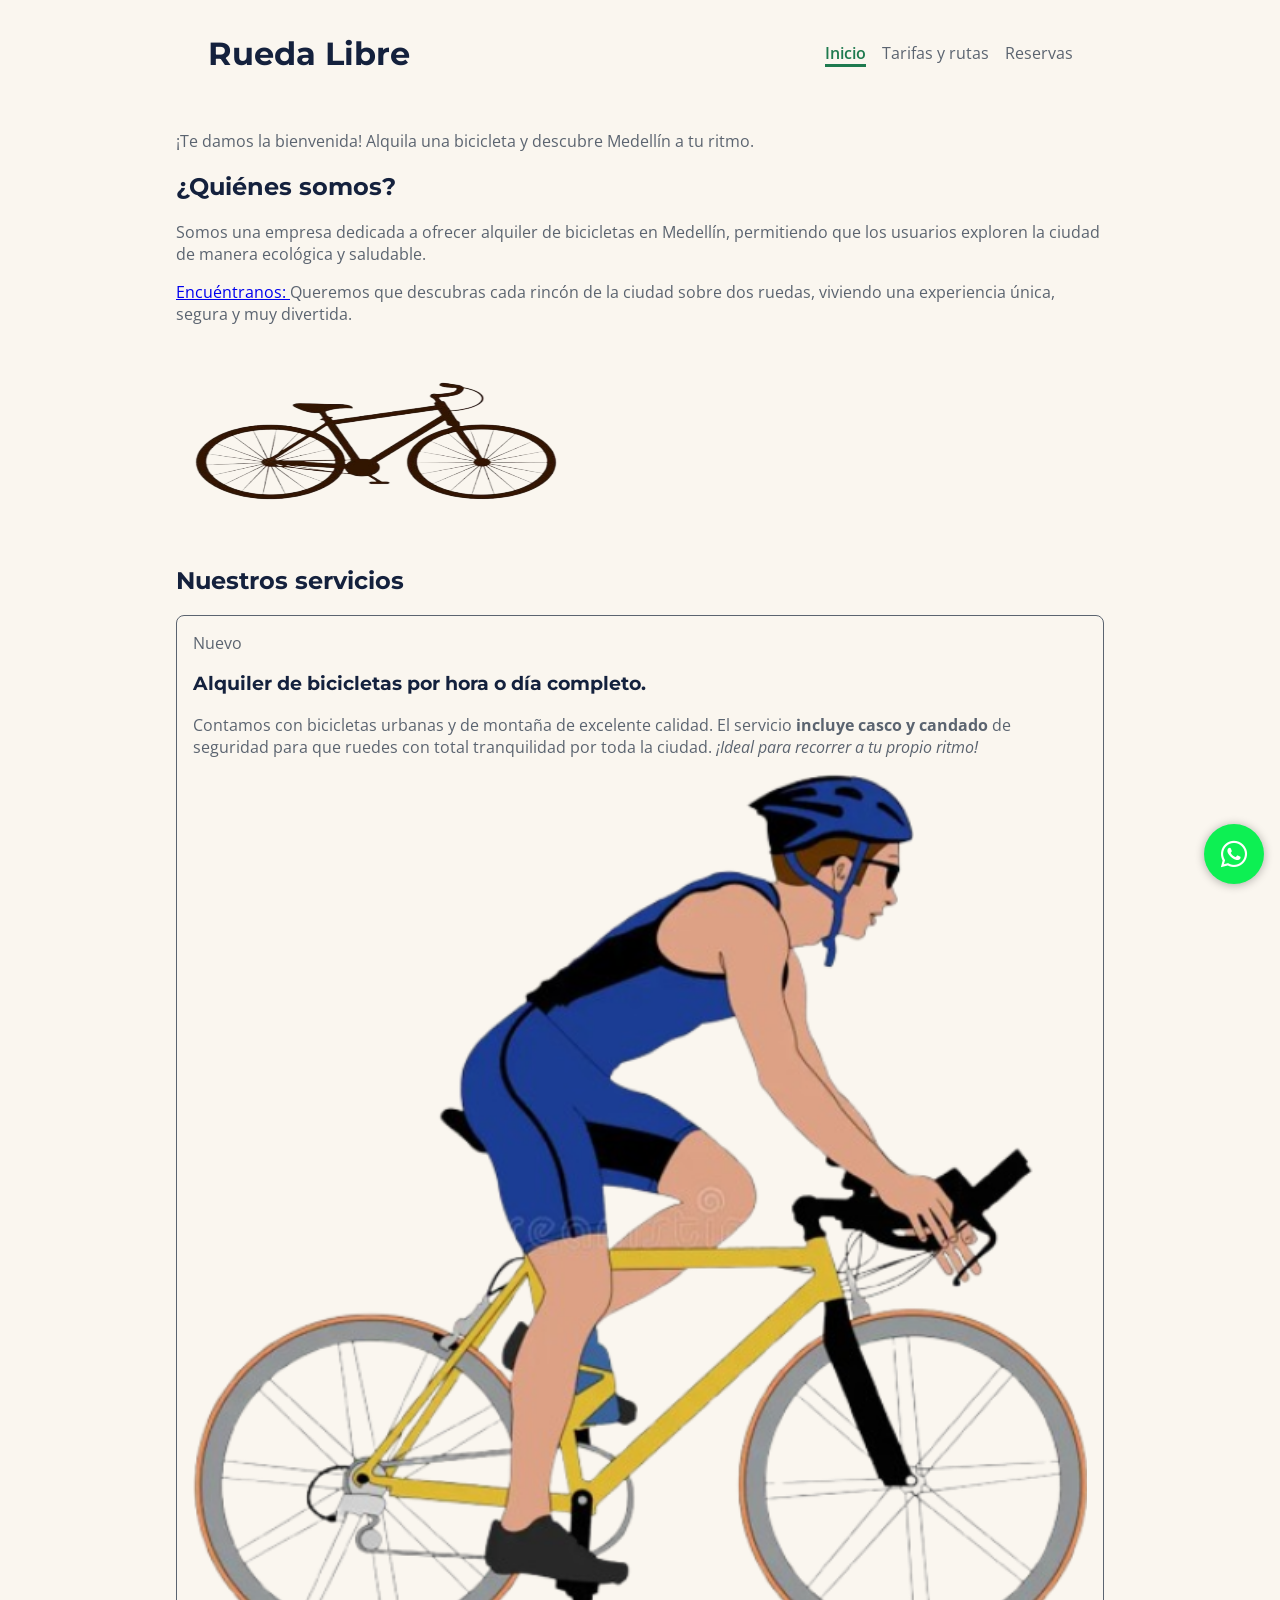
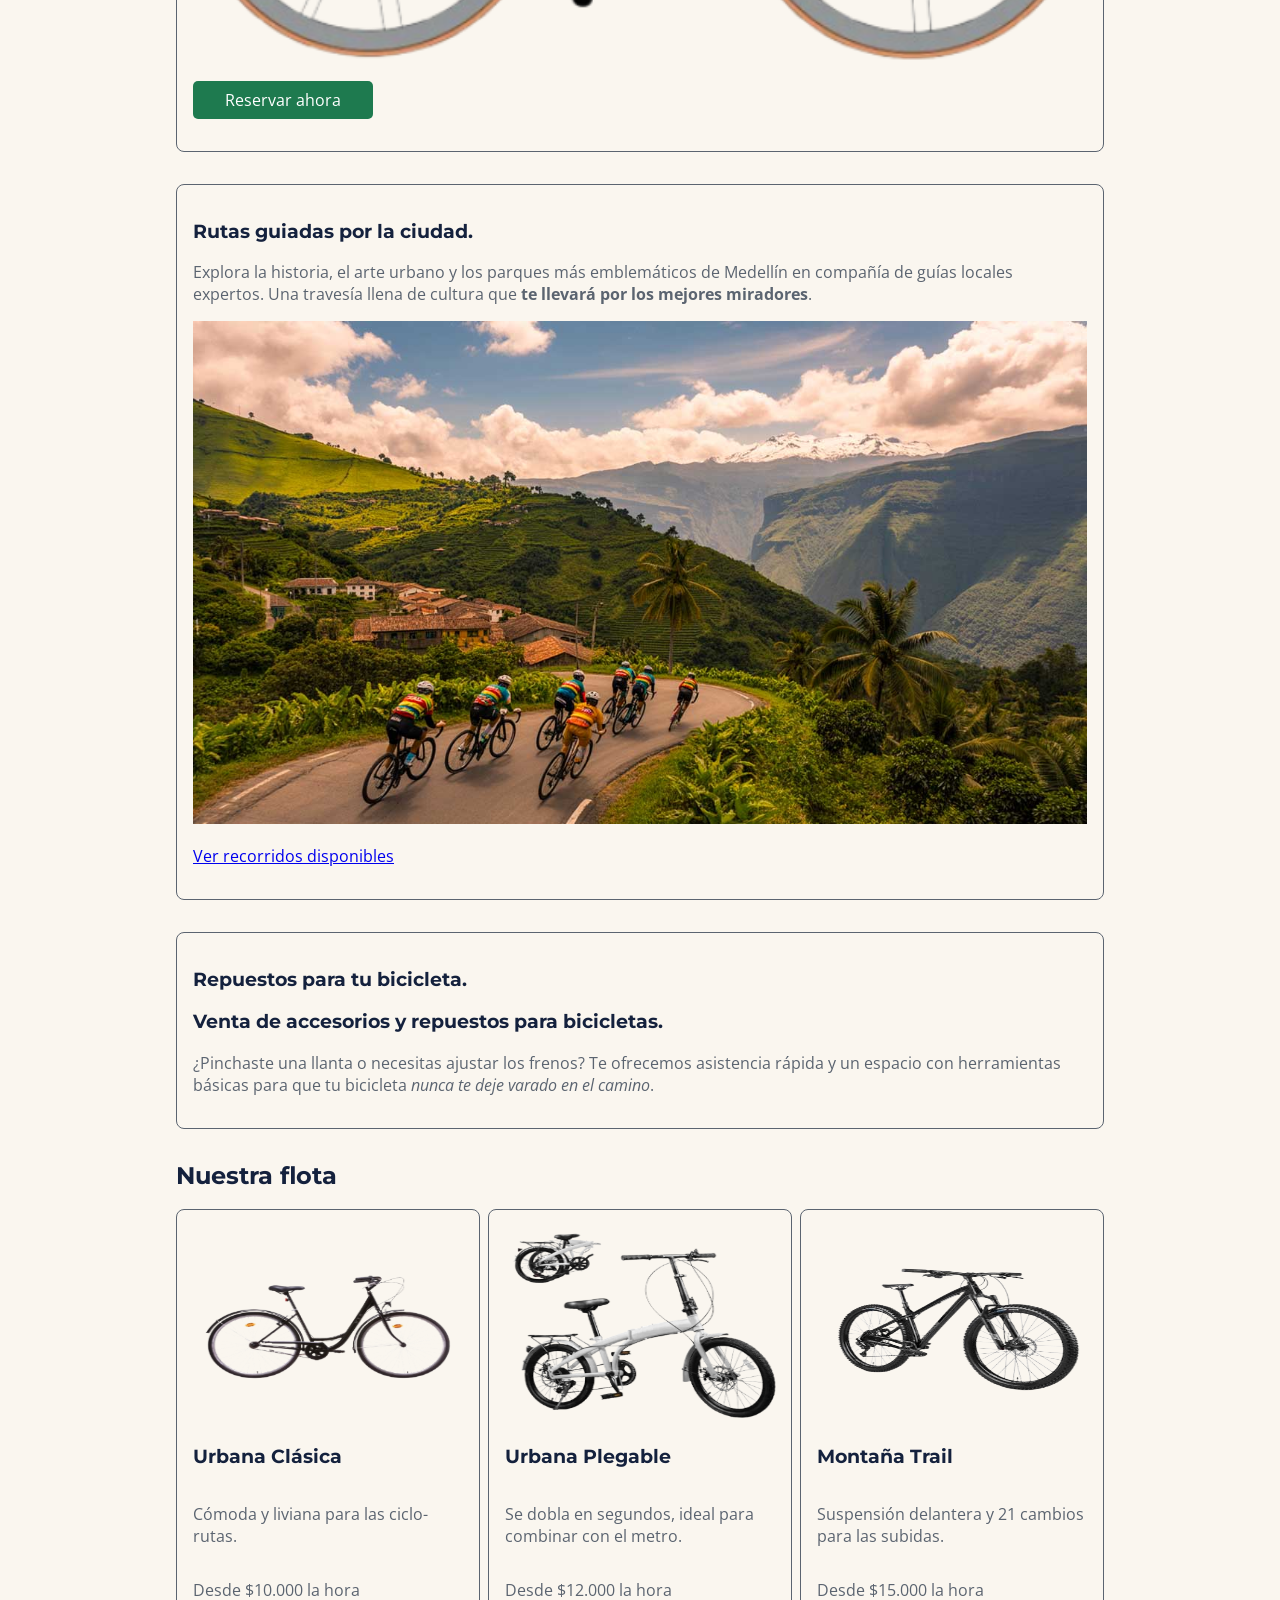
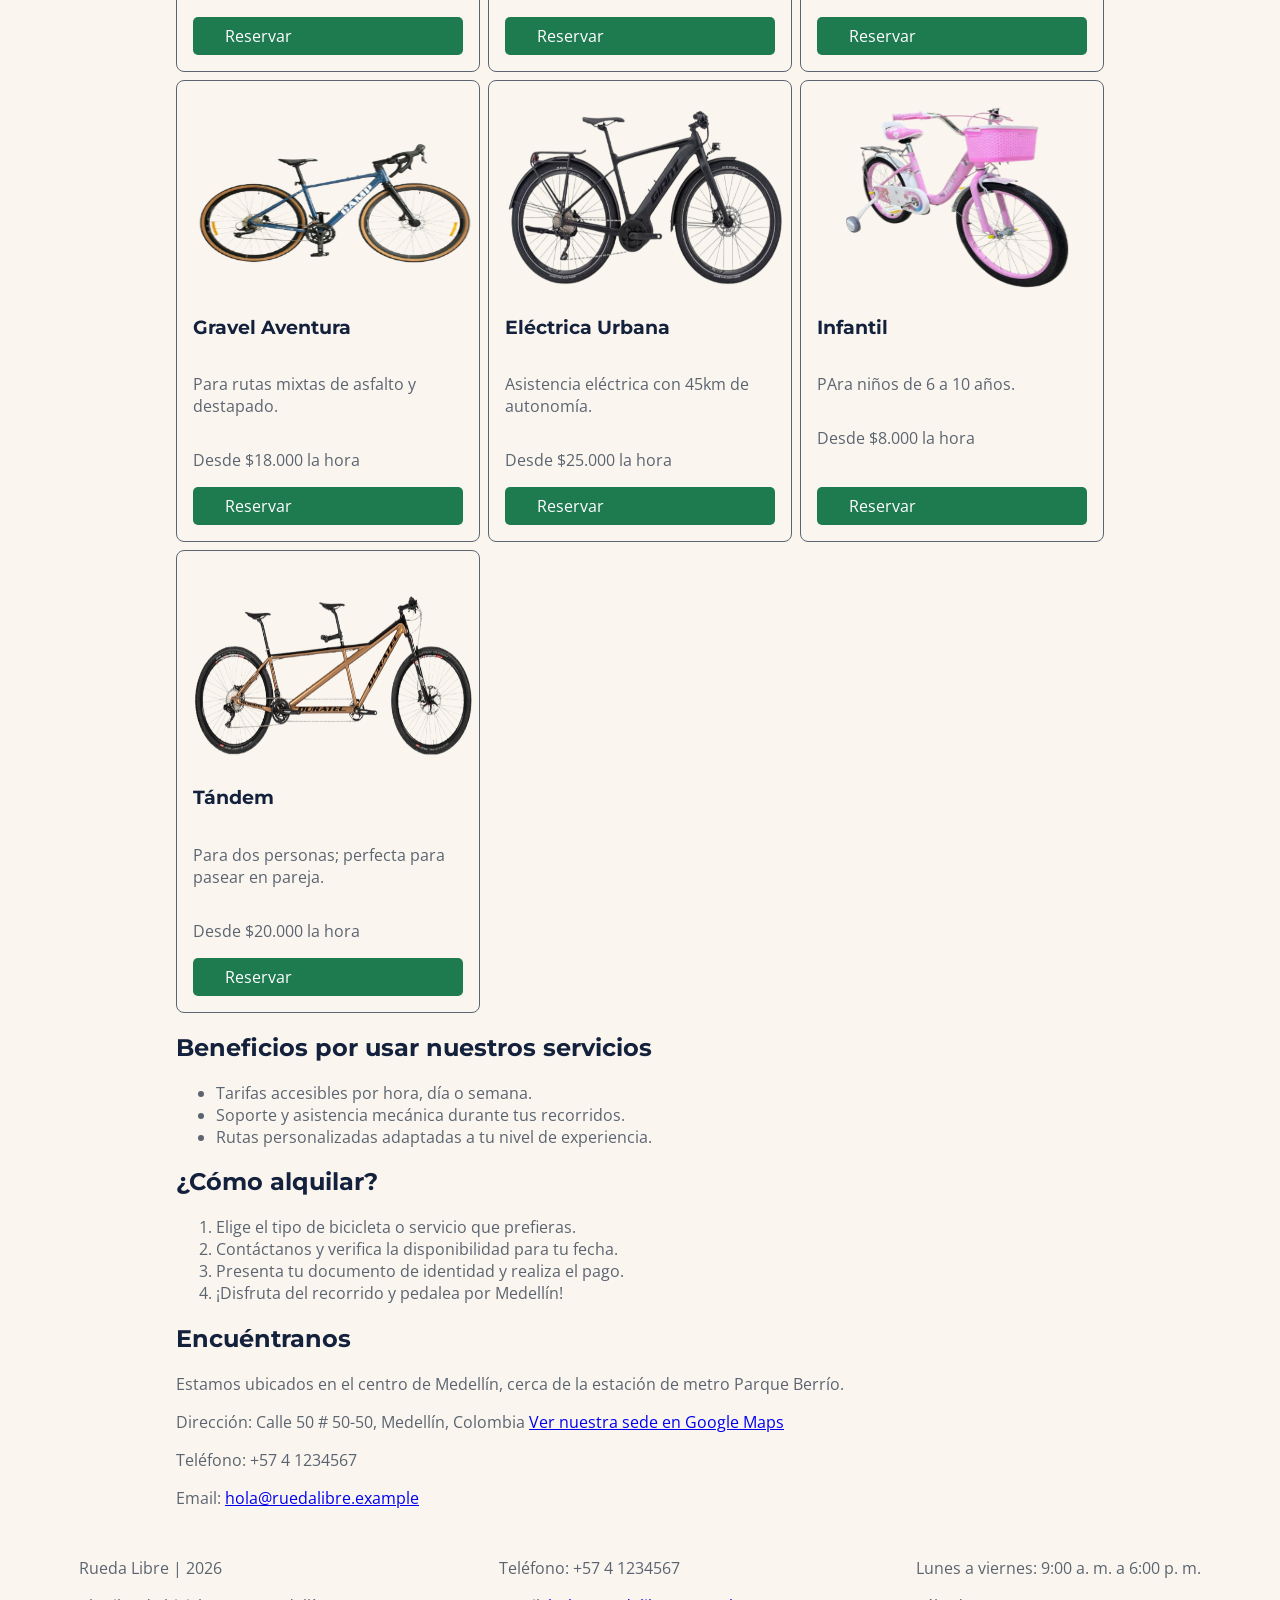
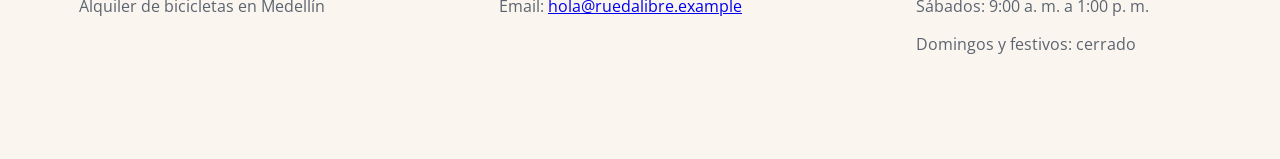
==== index.html @ eaf92146 "feat: tarjetas con grid" ====
<!DOCTYPE html>
<html lang="es">

<head>
    <meta charset="UTF-8">
    <meta name="viewport" content="width=device-width, initial-scale=1.0">
    <meta name="description"
        content="Rueda Libre ofrece alquiler de bicicletas en Medellín para que recorras la ciudad a tu ritmo.">
    <title>Rueda Libre | Alquiler de bicicletas en Medellín</title>
    <link rel="preconnect" href="https://fonts.googleapis.com">
    <link rel="preconnect" href="https://fonts.gstatic.com" crossorigin>
    <link href="https://fonts.googleapis.com/css2?family=Montserrat:wght@700&family=Open+Sans:wght@400;600&display=swap"
        rel="stylesheet">
    <link rel="stylesheet" href="https://cdnjs.cloudflare.com/ajax/libs/font-awesome/6.5.1/css/all.min.css">
    <link rel="stylesheet" href="./css/styles.css">
</head>

<body>
    <header class="portada">
        <h1>Rueda Libre</h1>
        <nav>
            <ul id="menu">
                <li><a href="./index.html" class="activo">Inicio</a></li>
                <li><a href="./paginas/tarifas.html">Tarifas y rutas</a></li>
                <li><a href="./paginas/reservas.html">Reservas</a></li>
            </ul>
        </nav>

    </header>

    <main>
        <p>¡Te damos la bienvenida! Alquila una bicicleta y descubre Medellín a tu ritmo.</p>
        <section>
            <h2>¿Quiénes somos?</h2>
            <p>Somos una empresa dedicada a ofrecer alquiler de bicicletas en Medellín, permitiendo que los usuarios
                exploren la ciudad de manera ecológica y saludable.</p>
            <p><a href="#encuentranos">Encuéntranos: </a> Queremos que descubras cada rincón de la ciudad sobre dos
                ruedas, viviendo una experiencia única, segura y muy divertida.</p>
            <img src="./img/logo.png" alt="logo_rueda_libre" width="400" height="200">
        </section>

        <section>
            <h2>Nuestros servicios</h2>
            <article>
                <span class="etiqueta-nuevo">Nuevo</span>
                <h3>Alquiler de bicicletas por hora o día completo.</h3>
                <p>Contamos con bicicletas urbanas y de montaña de excelente calidad. El servicio <strong>incluye casco
                        y candado</strong> de seguridad para que ruedes con total tranquilidad por toda la ciudad.
                    <em>¡Ideal para recorrer a tu propio ritmo!</em>
                </p>
                <img src="./img/bici.png" alt="bicicletas" width="400" height="200">
                <p><a class="boton-reserva" href="./paginas/reservas.html">Reservar ahora</a></p>
            </article>
            <article>
                <h3>Rutas guiadas por la ciudad.</h3>
                <p>Explora la historia, el arte urbano y los parques más emblemáticos de Medellín en compañía de guías
                    locales expertos. Una travesía llena de cultura que <strong>te llevará por los mejores
                        miradores</strong>.</p>
                <img src="./img/ruta.jpg" alt="ruta_guiada" width="400" height="200">
                <p><a href="./paginas/tarifas.html#recorridos">Ver recorridos disponibles</a></p>
            </article>
            <article>
                <h3>Repuestos para tu bicicleta.</h3>
                <h3>Venta de accesorios y repuestos para bicicletas.</h3>
                <p>¿Pinchaste una llanta o necesitas ajustar los frenos? Te ofrecemos asistencia rápida y un espacio
                    con herramientas básicas para que tu bicicleta <em>nunca te deje varado en el camino</em>.</p>
            </article>
        </section>

        <section class="flota">
            <h2> Nuestra flota </h2>
            <div class="cuadricula">
                <article>
                    <img src="./img/urbanaClasica.png" alt="Bicicleta urbana clásica">
                    <h3>Urbana Clásica</h3>
                    <p>Cómoda y liviana para las ciclo-rutas.</p>
                    <p>Desde $10.000 la hora</p>
                    <a class="boton-reserva" href="./paginas/reservas.html">Reservar</a>
                </article>
                <article>
                    <img src="./img/urbanaPlegable.png" alt="Bicicleta urbana plegable">
                    <h3>Urbana Plegable</h3>
                    <p>Se dobla en segundos, ideal para combinar con el metro.</p>
                    <p>Desde $12.000 la hora</p>
                    <a class="boton-reserva" href="./paginas/reservas.html">Reservar</a>
                </article>
                <article>
                    <img src="./img/montaTrail.png" alt="Bicicleta Montaña Trail">
                    <h3>Montaña Trail</h3>
                    <p>Suspensión delantera y 21 cambios para las subidas.</p>
                    <p>Desde $15.000 la hora</p>
                    <a class="boton-reserva" href="./paginas/reservas.html">Reservar</a>
                </article>
                <article>
                    <img src="./img/gravelAventura.png" alt="Bicicleta Gravel Aventura">
                    <h3>Gravel Aventura</h3>
                    <p>Para rutas mixtas de asfalto y destapado.</p>
                    <p>Desde $18.000 la hora</p>
                    <a class="boton-reserva" href="./paginas/reservas.html">Reservar</a>
                </article>
                <article>
                    <img src="./img/electricaUrbana.png" alt="Bicicleta Eléctrica Urbana">
                    <h3>Eléctrica Urbana</h3>
                    <p>Asistencia eléctrica con 45km de autonomía.</p>
                    <p>Desde $25.000 la hora</p>
                    <a class="boton-reserva" href="./paginas/reservas.html">Reservar</a>
                </article>
                <article>
                    <img src="./img/infantil.png" alt="Bicicleta Infantil">
                    <h3>Infantil</h3>
                    <p>PAra niños de 6 a 10 años.</p>
                    <p>Desde $8.000 la hora</p>
                    <a class="boton-reserva" href="./paginas/reservas.html">Reservar</a>
                </article>
                <article>
                    <img src="./img/tandem.png" alt="Bicicleta tándem">
                    <h3>Tándem</h3>
                    <p>Para dos personas; perfecta para pasear en pareja.</p>
                    <p>Desde $20.000 la hora</p>
                    <a class="boton-reserva" href="./paginas/reservas.html">Reservar</a>
                </article>
            </div>
        </section>

        <section>
            <h2>Beneficios por usar nuestros servicios</h2>
            <ul>
                <li>Tarifas accesibles por hora, día o semana.</li>
                <li>Soporte y asistencia mecánica durante tus recorridos.</li>
                <li>Rutas personalizadas adaptadas a tu nivel de experiencia.</li>
            </ul>
        </section>

        <section>
            <h2> ¿Cómo alquilar? </h2>
            <ol>
                <li>Elige el tipo de bicicleta o servicio que prefieras.</li>
                <li>Contáctanos y verifica la disponibilidad para tu fecha.</li>
                <li>Presenta tu documento de identidad y realiza el pago.</li>
                <li>¡Disfruta del recorrido y pedalea por Medellín!</li>
            </ol>
        </section>

        <section id="encuentranos">
            <h2>Encuéntranos</h2>
            <p>Estamos ubicados en el centro de Medellín, cerca de la estación de metro Parque Berrío.</p>
            <p>Dirección: Calle 50 # 50-50, Medellín, Colombia <a href="https://maps.google.com/?q=Medellin"
                    target="_blank">Ver nuestra sede en Google Maps</a></p>
            <p>Teléfono: +57 4 1234567</p>
            <p>Email: <a href="mailto:hola@ruedalibre.example">hola@ruedalibre.example</a></p>
        </section>
    </main>

    <footer>
        <div>
            <p>Rueda Libre | 2026</p>
            <p>Alquiler de bicicletas en Medellín</p>
        </div>
        <div>
            <p>Teléfono: +57 4 1234567</p>
            <p>Email: <a href="mailto:hola@ruedalibre.example">hola@ruedalibre.example</a></p>
        </div>
        <div>
            <p>Lunes a viernes: 9:00 a. m. a 6:00 p. m.</p>
            <p>Sábados: 9:00 a. m. a 1:00 p. m.</p>
            <p>Domingos y festivos: cerrado</p>
        </div>
    </footer>

    <a class="whatsapp" href="https://wa.me/573000000000" target="_blank"> <i class="fa-brands fa-whatsapp"></i></a>
</body>

</html>
---- css/styles.css ----
/* SEMANA 1 */


/* Variables para aplicar estilos a mi sitio */
:root {
    /* Colores */
    --verde-ruta: #1E7A4F;
    --naranja-pedal: #F39A2B;
    --azul-noche: #14213D;
    --crema: #FAF6EF;
    --gris-asfalto: #5B6470;
    --blanco: #FFFFFF;

    /* Tipografías */
    --fuente-titulos: 'Montserrat', sans-serif;
    --fuente-textos: 'Open Sans', sans-serif;

    /* Espaciados */
    --espaciado-pequeno: 0.5rem;
    --espaciado-mediano: 1rem;
    --espaciado-grande: 2rem;
}

* {
    box-sizing: border-box;
}

body {
    font-family: var(--fuente-textos);
    color: var(--gris-asfalto);
    background-color: var(--crema);
}

h1,
h2,
h3,
h4,
h5,
h6 {
    font-family: var(--fuente-titulos);
    color: var(--azul-noche);
}

#menu a.activo {
    color: var(--verde-ruta);
    font-weight: 600;
    border-bottom: 3px solid var(--verde-ruta);
}

#menu a {
    color: var(--gris-asfalto);
    text-decoration: none;
}

#menu a:hover {
    color: var(--azul-noche);
    text-decoration: underline;
}

#menu a:focus {
    outline: 3px solid var(--azul-noche);
    outline-offset: 3px;
}

.boton-reserva,
button {
    display: inline-block;
    background-color: var(--verde-ruta);
    color: var(--blanco);
    padding: var(--espaciado-pequeno) var(--espaciado-grande);
    text-decoration: none;
    border-radius: 5px;
}

.boton-reserva:hover,
button:hover {
    background-color: var(--azul-noche);
}

.boton-reserva:focus,
button:focus {
    outline: 3px solid var(--azul-noche);
    outline-offset: 3px;
}

input,
select,
textarea {
    border: 2px solid var(--gris-asfalto);
}

input:hover,
select:hover,
textarea:hover {
    border-color: var(--verde-ruta);
}

input:focus,
select:focus,
textarea:focus {
    outline: 3px solid var(--azul-noche);
    outline-offset: 2px;
}

main {
    max-width: 60rem;
    margin: 0 auto;
    padding: var(--espaciado-mediano);
}

.portada {
    min-height: 10vh;
}

article {
    padding: var(--espaciado-mediano);
    border: 1px solid var(--gris-asfalto);
    border-radius: 0.5rem;
    margin-bottom: var(--espaciado-grande);
}

article img {
    width: 100%;
    height: auto;
}

table {
    border-collapse: collapse;
    width: 100%;
}

th,
td {
    padding: var(--espaciado-pequeno);
    border: 1px solid var(--gris-asfalto);
}

th {
    background-color: var(--azul-noche);
    color: var(--blanco);
}

fieldset {
    margin-bottom: var(--espaciado-grande);
    padding: var(--espaciado-mediano);
}

input,
select,
textarea {
    display: block;
    width: 100%;
    margin-bottom: var(--espaciado-mediano);
}

input[type="checkbox"] {
    display: inline-block;
    width: auto;
    margin-bottom: 0;
}

/*header,
main,
footer {
    max-width: 60rem;
    margin: 0 auto;
    padding: var(--espaciado-mediano);
}*/

.whatsapp {
    position: fixed;
    bottom: var(--espaciado-mediano);
    right: var(--espaciado-mediano);
    width: 60px;
    height: 60px;
    line-height: 60px;
    background-color: #0df053;
    color: #fff;
    border-radius: 50px;
    text-align: center;
    font-size: 30px;
    box-shadow: 0px 1px 10px rgba(0, 0, 0, 0.3);
    z-index: 100;
}

.whatsapp:hover {
    text-decoration: none;
    color: #0df053;
    background-color: #fff;
}

/* SEMANA 2 */

header{
    display: flex;
    justify-content: space-around;
    align-items: center;
    flex-wrap: wrap;
    gap: var(--espaciado-mediano);
}

#menu {
    display: flex;
    gap: var(--espaciado-mediano);
    list-style: none;
    padding: 0;
}

footer {
    display: flex;
    justify-content: space-around;
    align-items: flex-start;
    flex-wrap: wrap;
    gap: var(--espaciado-grande);
    padding-bottom: 5rem;
}

.cuadricula {
    display: grid;
    grid-template-columns: repeat(auto-fit, minmax(16rem, 1fr));
        gap: var(--espaciado-pequeno);
}

.cuadricula article{
    margin-bottom: 0;
    display: flex;
    flex-direction: column;
}

.cuadricula .boton-reserva {
    margin-top: auto;
}

.cuadricula article img{
    width: 280px;
    height: 200px;
}
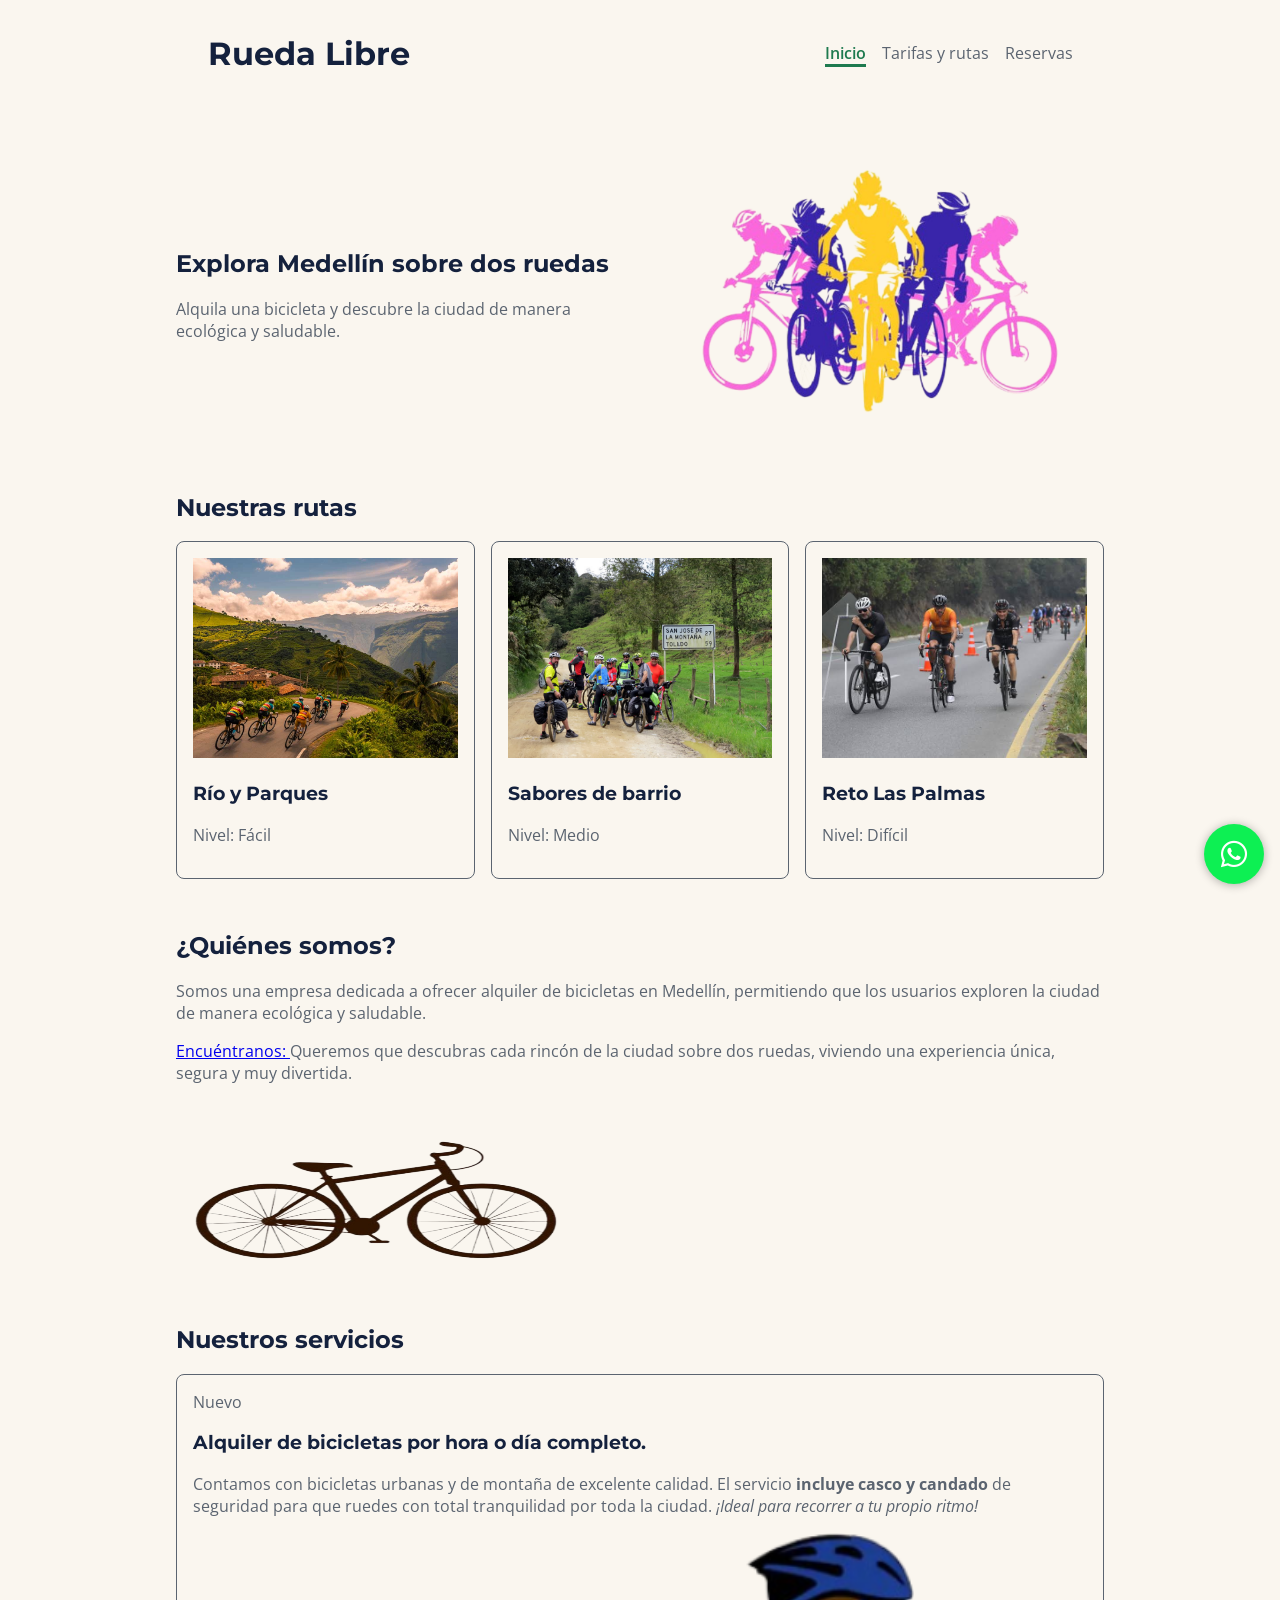
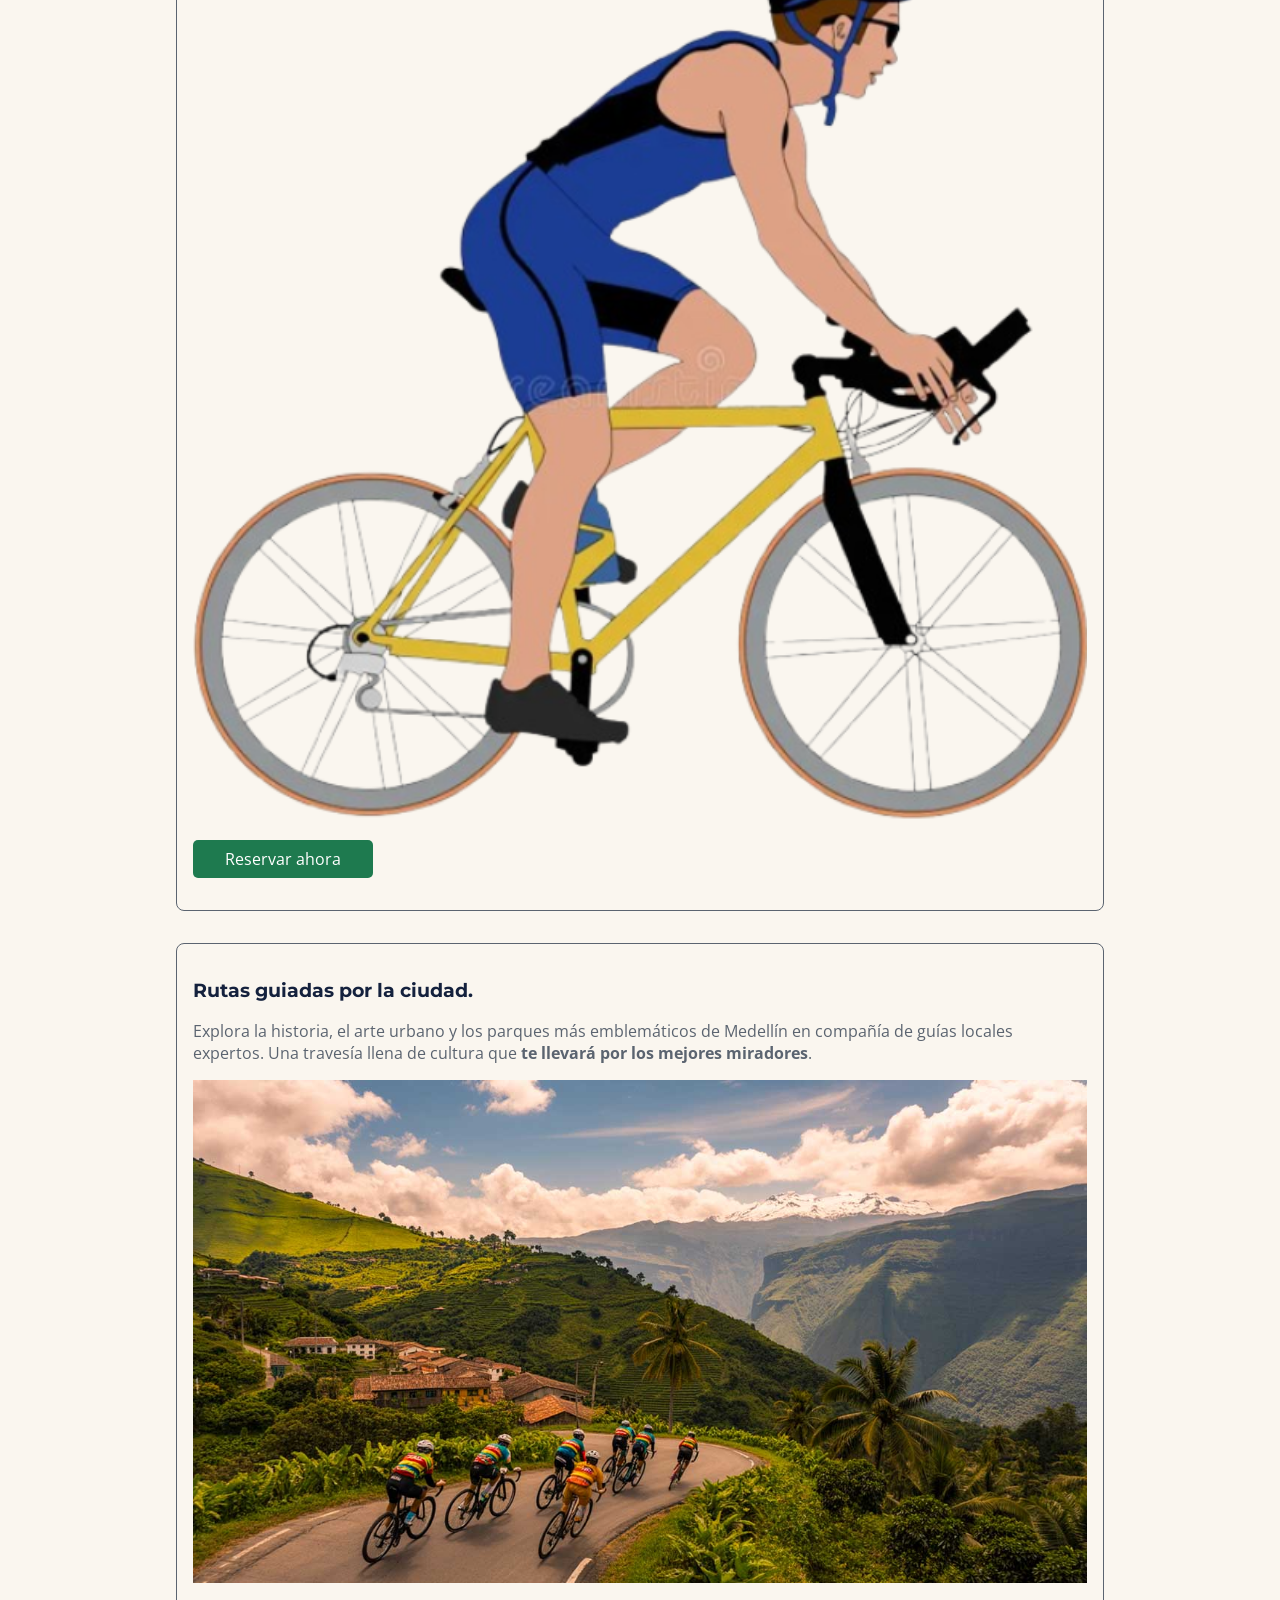
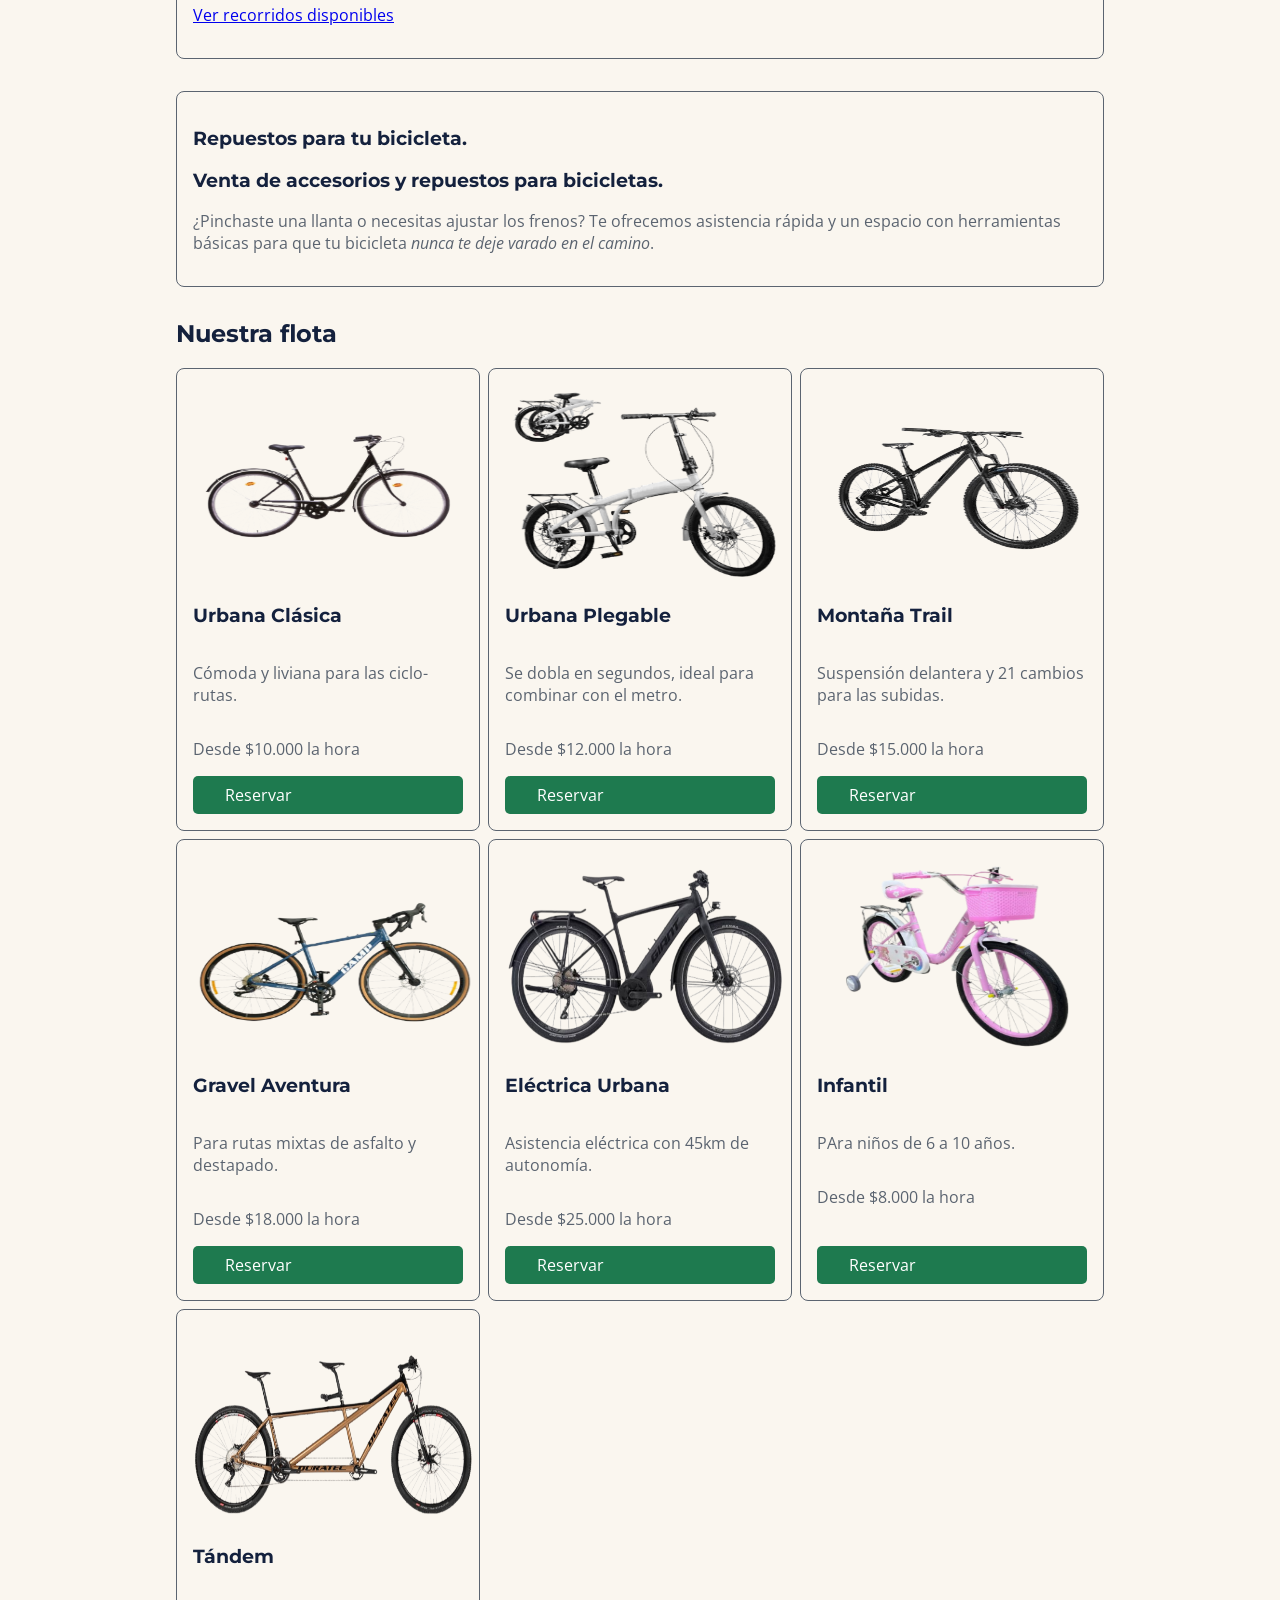
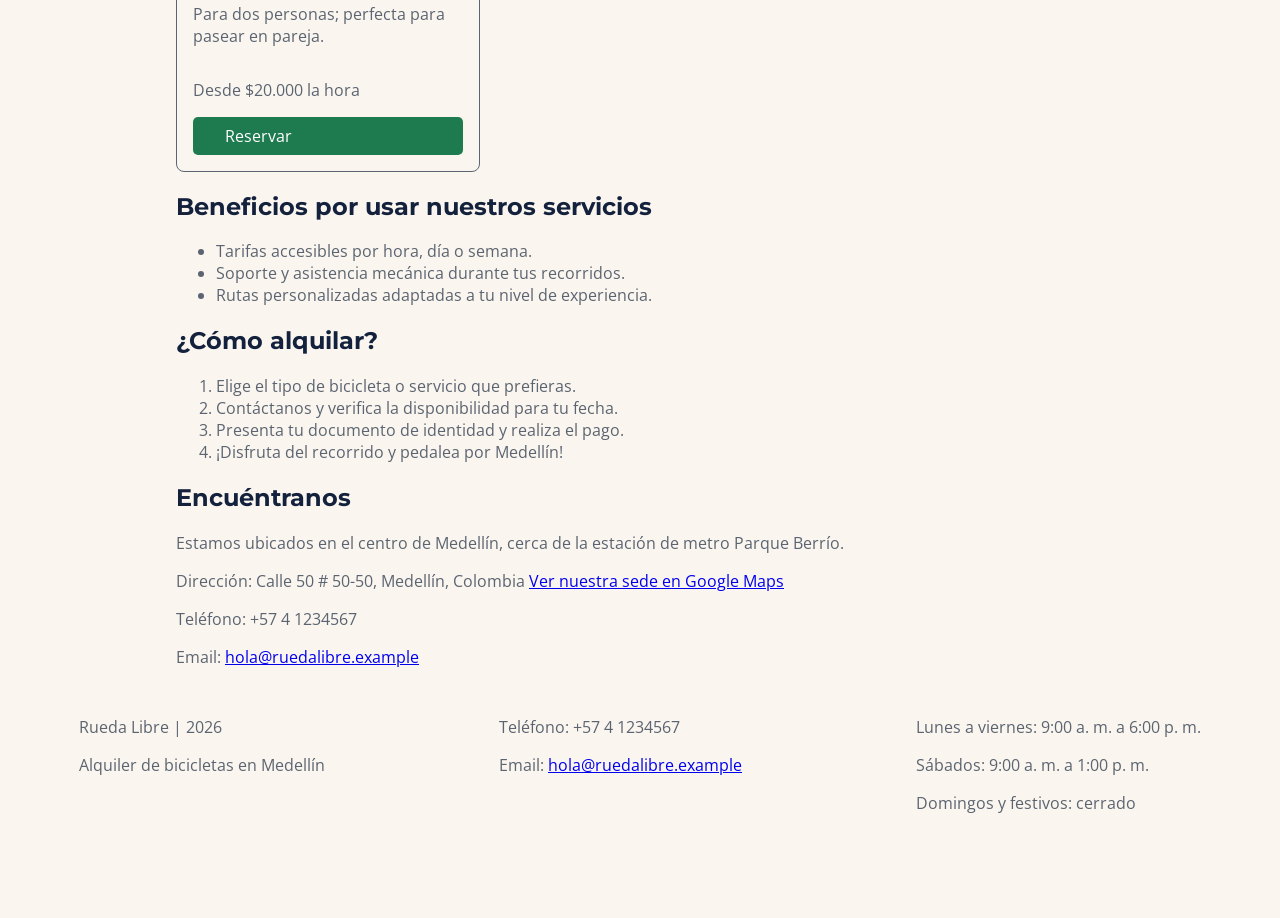
==== commit b13bb7ed: "feat: creación de secciones en cuadrículas" ====
--- a/index.html
+++ b/index.html
@@ -29,7 +29,35 @@
     </header>
 
     <main>
-        <p>¡Te damos la bienvenida! Alquila una bicicleta y descubre Medellín a tu ritmo.</p>
+        <section class="portada2">
+            <div class="portada-texto">
+                <h2>Explora Medellín sobre dos ruedas</h2>
+                <p>Alquila una bicicleta y descubre la ciudad de manera ecológica y saludable.</p>
+            </div>
+            <img src="./img/portada.png" alt="Bicicleta - Rueda Libre">
+        </section>
+
+        <section class="rutas">
+            <h2>Nuestras rutas</h2>
+            <div class="galeria">
+                <article>
+                    <img src="./img/ruta.jpg" alt="Ruta Río y Parques">
+                    <h3>Río y Parques</h3>
+                    <p>Nivel: Fácil</p>
+                </article>
+                <article>
+                    <img src="./img/barrioRuta.jpg" alt="Ruta Sabores de barrio">
+                    <h3>Sabores de barrio</h3>
+                    <p>Nivel: Medio</p>
+                </article>
+                <article>
+                    <img src="./img/palmasRuta.jpg" alt="Ruta Reto Las Palmas">
+                    <h3>Reto Las Palmas</h3>
+                    <p>Nivel: Difícil</p>
+                </article>
+            </div>
+        </section>
+
         <section>
             <h2>¿Quiénes somos?</h2>
             <p>Somos una empresa dedicada a ofrecer alquiler de bicicletas en Medellín, permitiendo que los usuarios
--- a/css/styles.css
+++ b/css/styles.css
@@ -234,4 +234,44 @@
 .cuadricula article img{
     width: 280px;
     height: 200px;
+}
+
+.portada2{
+    display: grid;
+    grid-template-columns: 1fr 1fr;
+    gap: var(--espaciado-grande);
+    align-items: center;
+}
+
+.portada2 img{
+    width: 100%;
+    height: auto;
+}
+
+.galeria {
+    display: grid;
+    grid-template-columns: repeat(3, 1fr);
+    gap: var(--espaciado-mediano);
+}
+
+.galeria img {
+    height: 200px;
+    object-fit: cover;
+}
+
+.reservas-layout {
+    display: grid;
+    grid-template-columns: 2fr 1fr;
+    gap: var(--espaciado-grande);
+}
+
+.fila {
+    display: flex;
+    justify-content: space-between;
+    gap: var(--espaciado-mediano);
+
+}
+
+.campo{
+    width: 100%;
 }
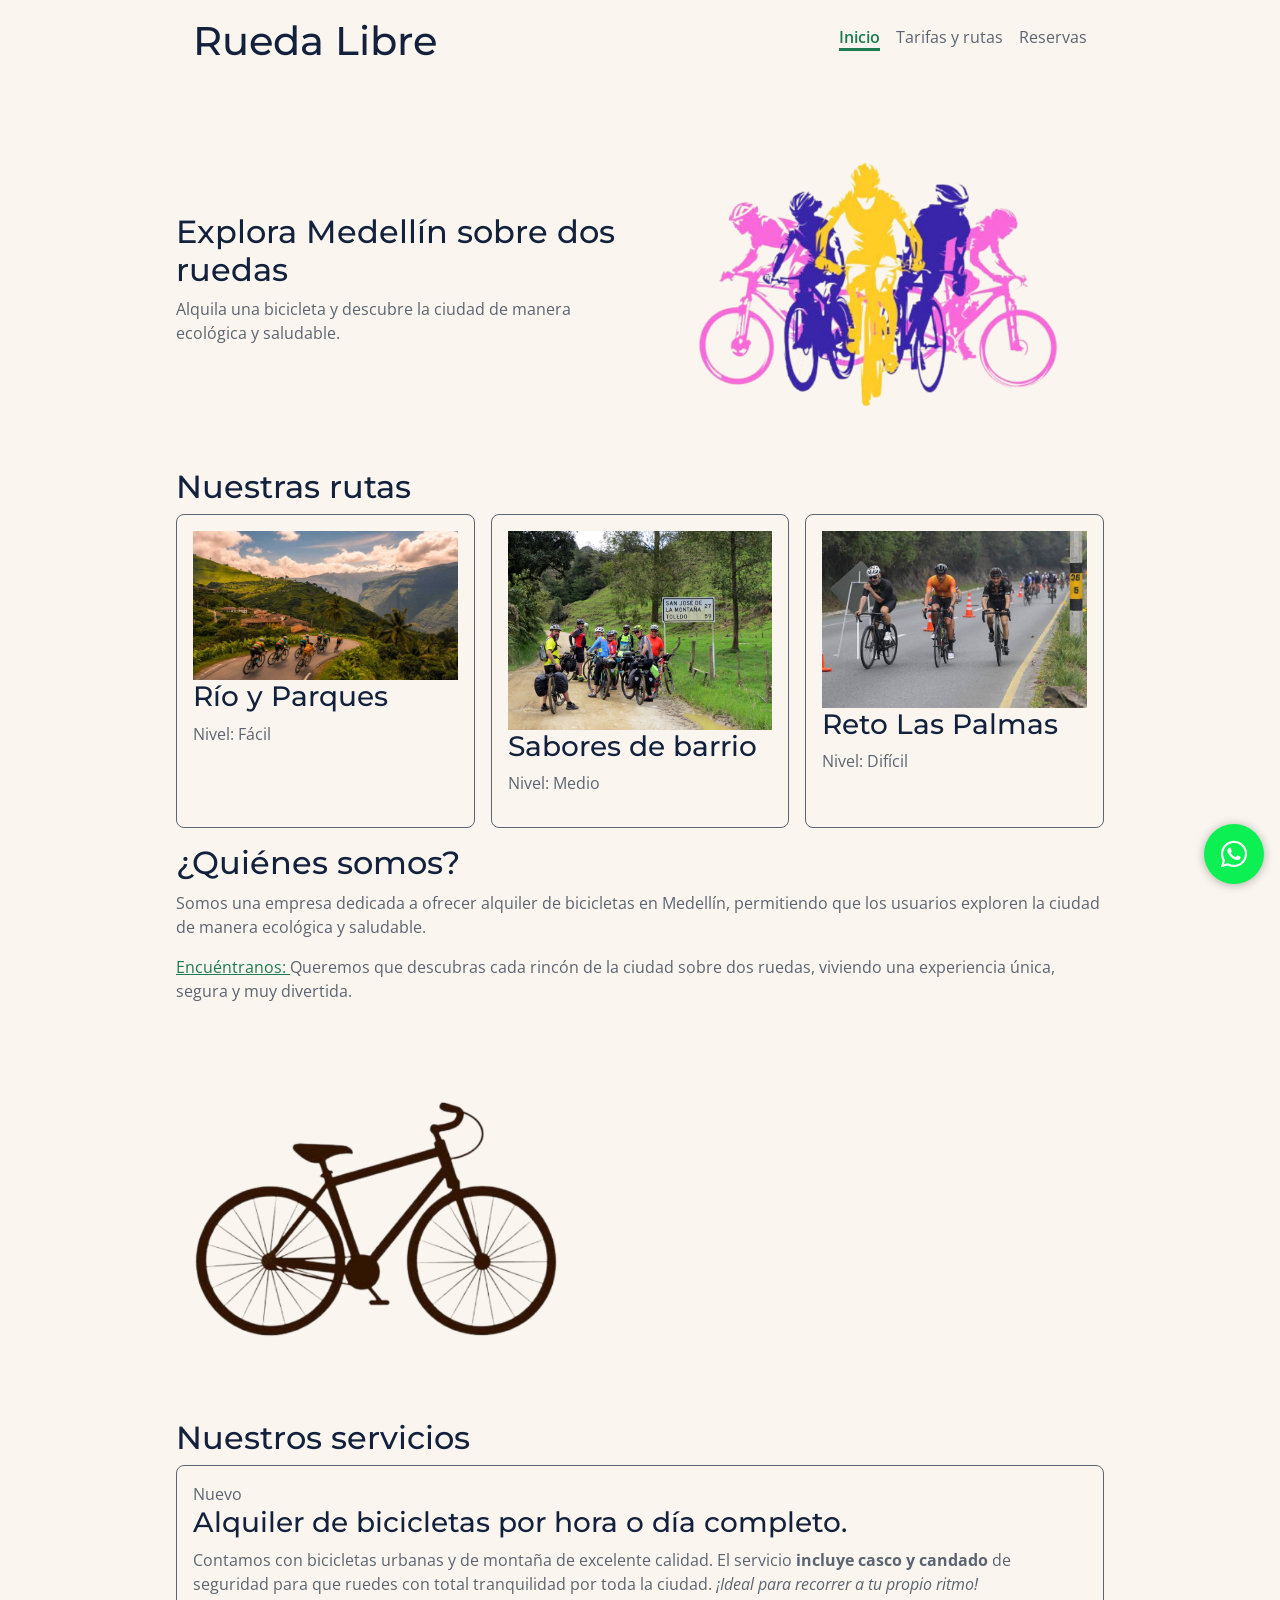
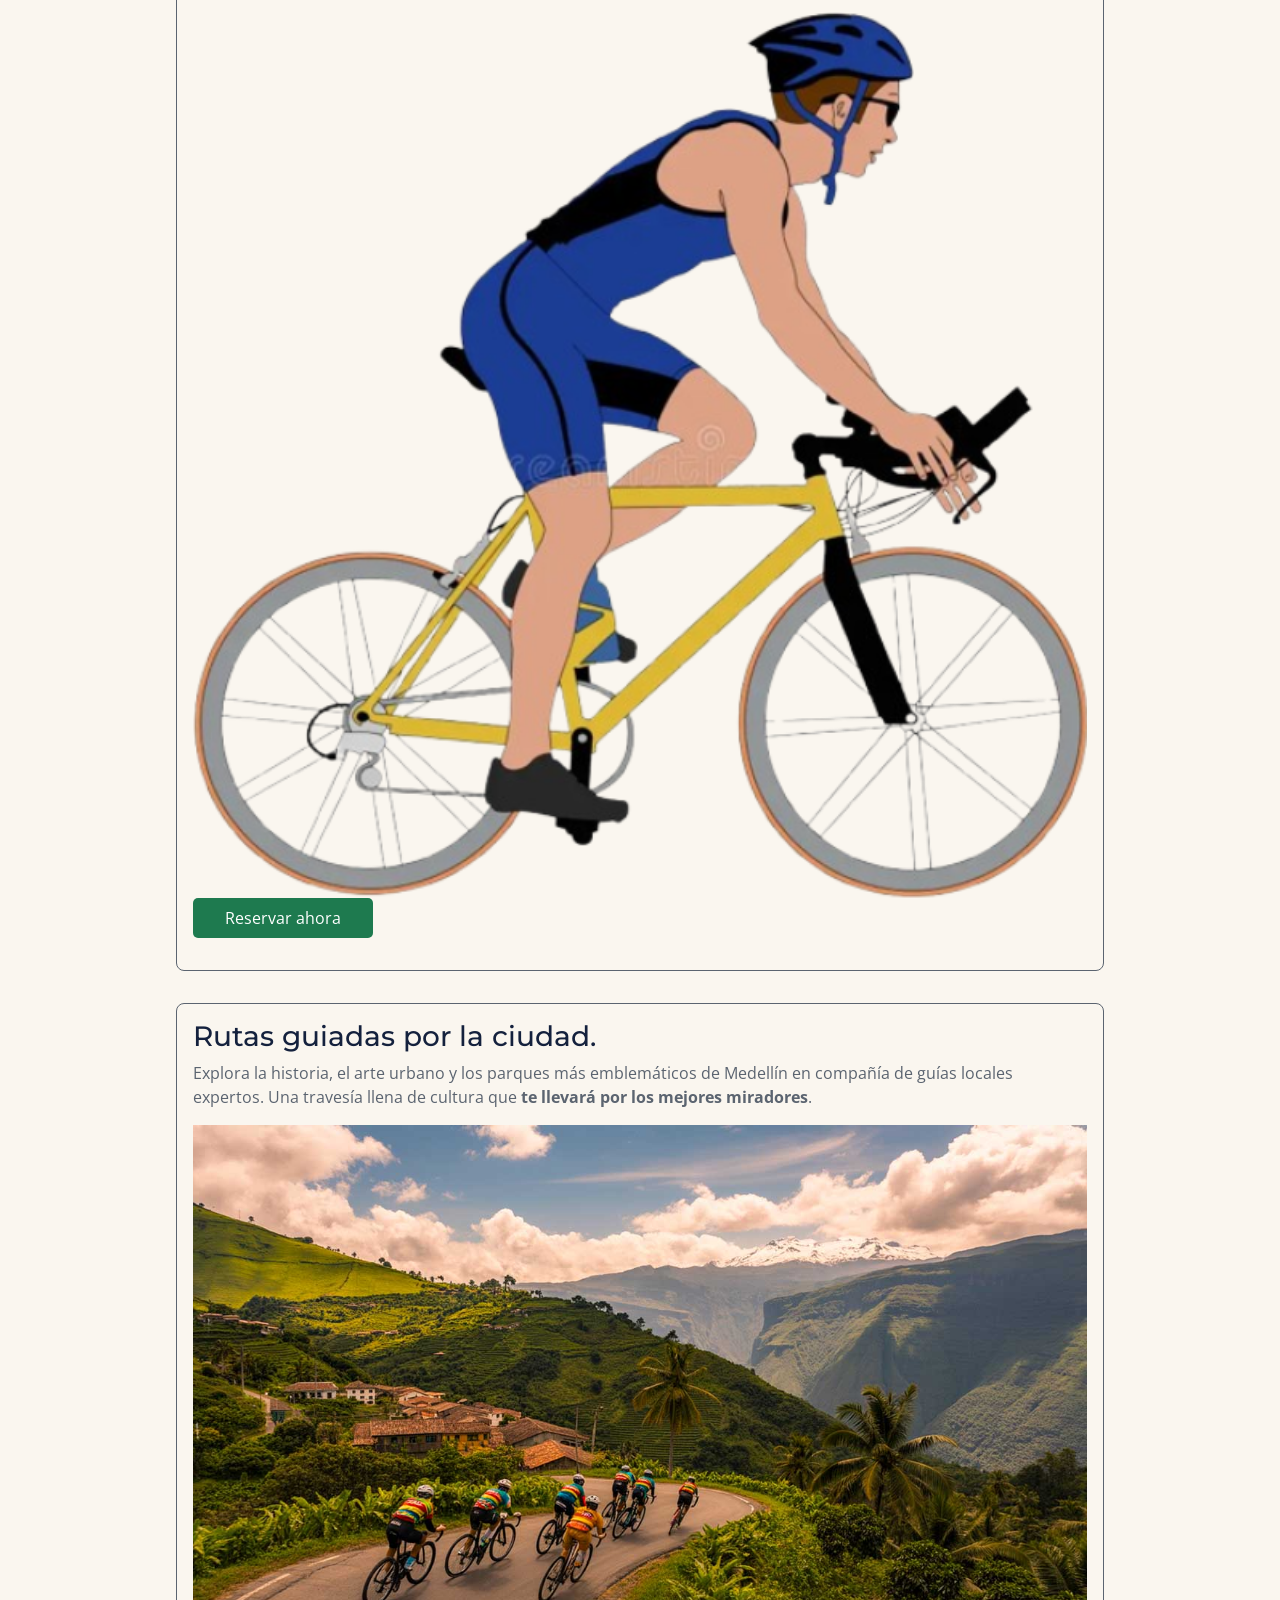
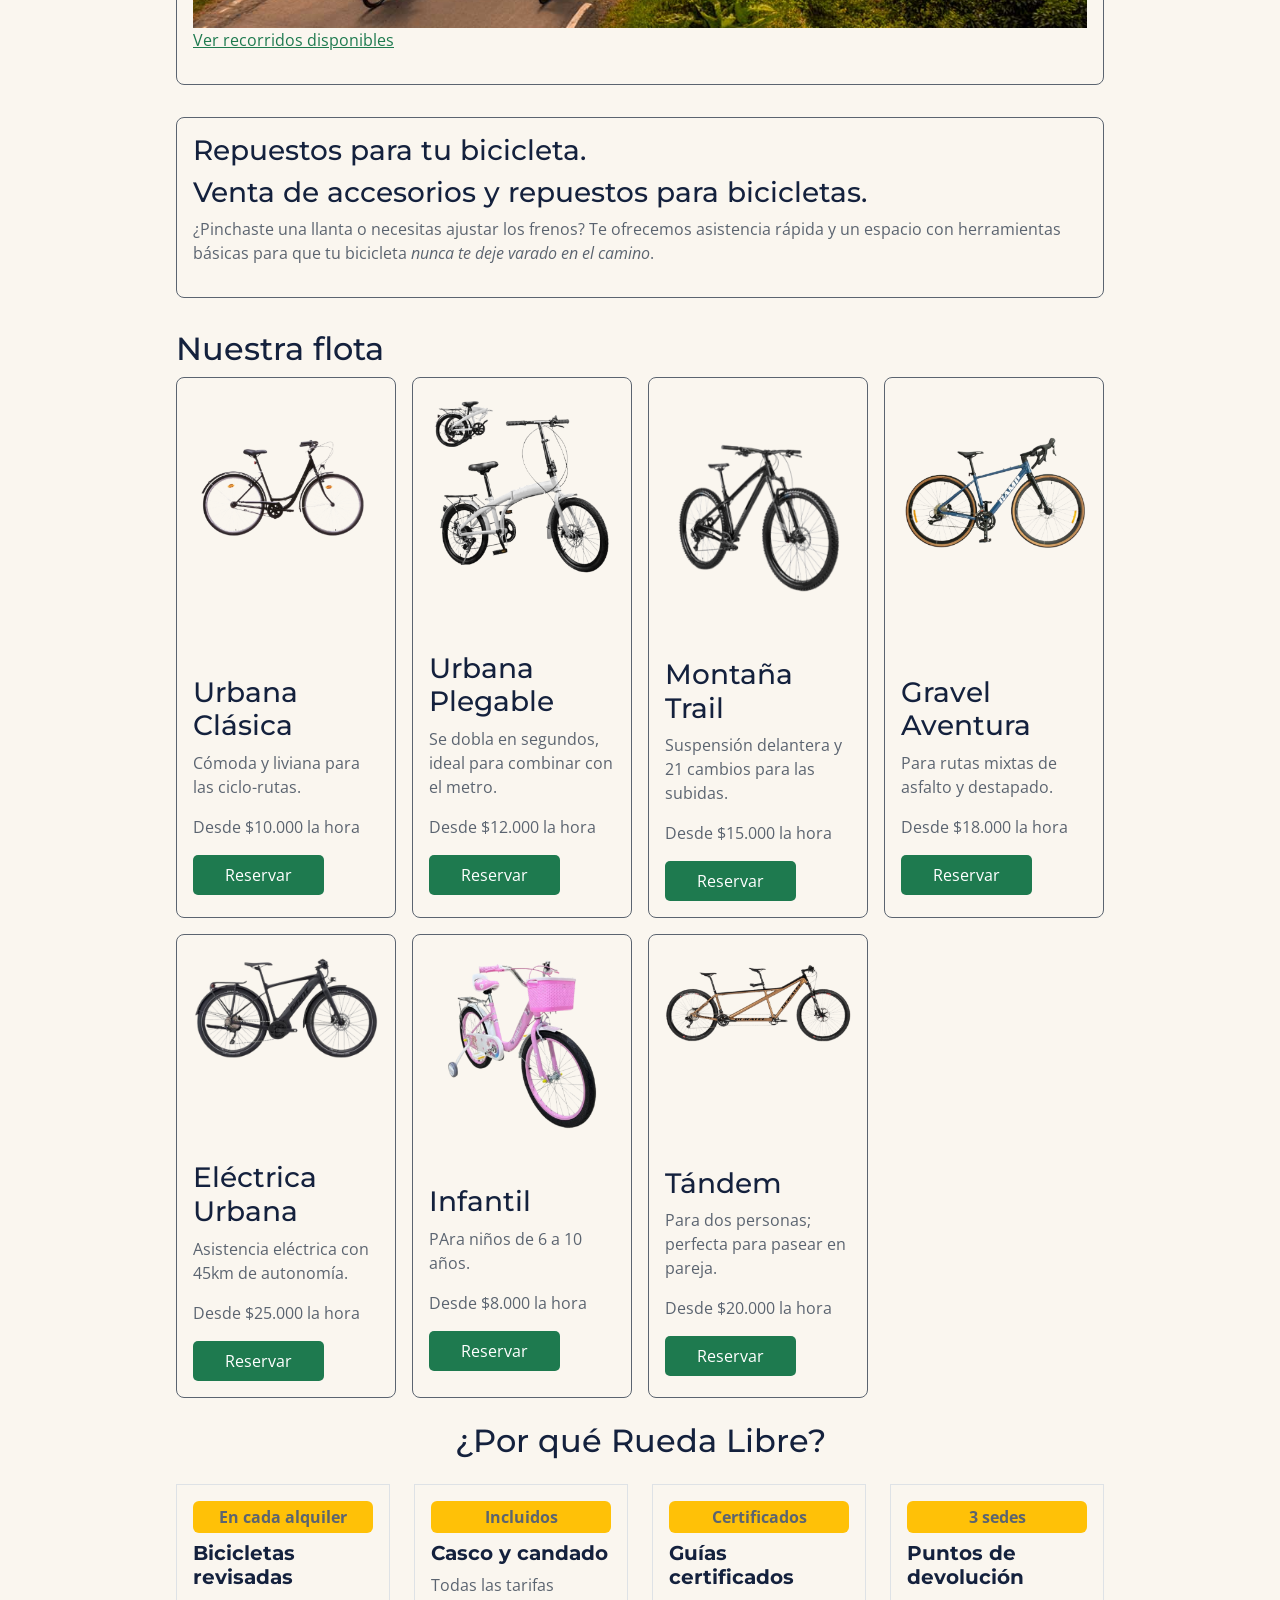
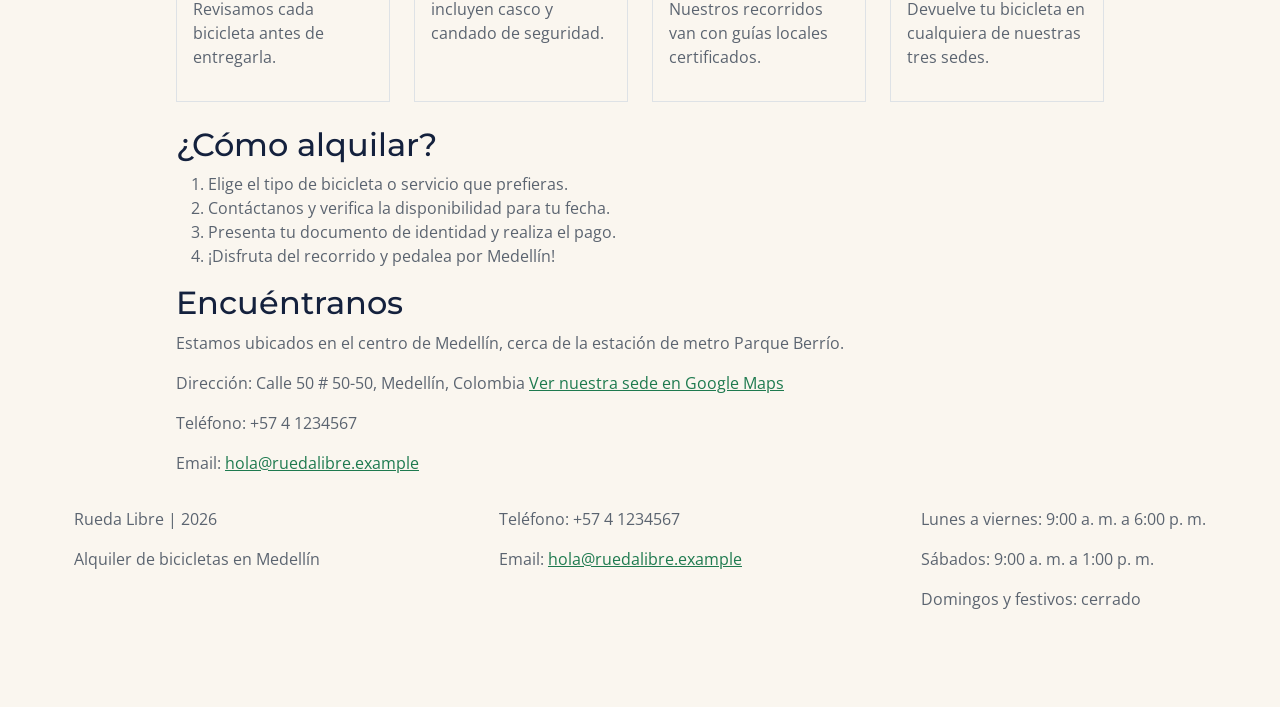
==== commit 5b87a046: "fix: implementación de bootstrap en tarjetas y eliminación del css" ====
--- a/index.html
+++ b/index.html
@@ -7,6 +7,8 @@
     <meta name="description"
         content="Rueda Libre ofrece alquiler de bicicletas en Medellín para que recorras la ciudad a tu ritmo.">
     <title>Rueda Libre | Alquiler de bicicletas en Medellín</title>
+    <link href="https://cdn.jsdelivr.net/npm/bootstrap@5.3.9/dist/css/bootstrap.min.css" rel="stylesheet"
+        integrity="sha384-yEPZ7jP9S0QKiUQ0m3jjsO4ProIW7wvR9gXkI7JOGa2XVsw53Yke2bsdkBbjmmiX" crossorigin="anonymous">
     <link rel="preconnect" href="https://fonts.googleapis.com">
     <link rel="preconnect" href="https://fonts.gstatic.com" crossorigin>
     <link href="https://fonts.googleapis.com/css2?family=Montserrat:wght@700&family=Open+Sans:wght@400;600&display=swap"
@@ -29,32 +31,40 @@
     </header>
 
     <main>
-        <section class="portada2">
-            <div class="portada-texto">
+        <section class="row align-items-center g-4">
+            <div class="col-12 col-md-6 portada-texto">
                 <h2>Explora Medellín sobre dos ruedas</h2>
                 <p>Alquila una bicicleta y descubre la ciudad de manera ecológica y saludable.</p>
             </div>
-            <img src="./img/portada.png" alt="Bicicleta - Rueda Libre">
+            <div class="col-12 col-md-6">
+                <img class="img-fluid" src="./img/portada.png" alt="Bicicleta - Rueda Libre">
+            </div>
         </section>
 
         <section class="rutas">
             <h2>Nuestras rutas</h2>
-            <div class="galeria">
-                <article>
-                    <img src="./img/ruta.jpg" alt="Ruta Río y Parques">
-                    <h3>Río y Parques</h3>
-                    <p>Nivel: Fácil</p>
-                </article>
-                <article>
-                    <img src="./img/barrioRuta.jpg" alt="Ruta Sabores de barrio">
-                    <h3>Sabores de barrio</h3>
-                    <p>Nivel: Medio</p>
-                </article>
-                <article>
-                    <img src="./img/palmasRuta.jpg" alt="Ruta Reto Las Palmas">
-                    <h3>Reto Las Palmas</h3>
-                    <p>Nivel: Difícil</p>
-                </article>
+            <div class="row g-3 mb-3">
+                <div class="col-12 col-md-4">
+                    <article class="h-100 mb-0">
+                        <img class="img-fluid" src="./img/ruta.jpg" alt="Ruta Río y Parques">
+                        <h3>Río y Parques</h3>
+                        <p>Nivel: Fácil</p>
+                    </article>
+                </div>
+                <div class="col-12 col-md-4">
+                    <article class="h-100 mb-0">
+                        <img class="img-fluid" src="./img/barrioRuta.jpg" alt="Ruta Sabores de barrio">
+                        <h3>Sabores de barrio</h3>
+                        <p>Nivel: Medio</p>
+                    </article>
+                </div>
+                <div class="col-12 col-md-4">
+                    <article class="h-100 mb-0">
+                        <img class="img-fluid" src="./img/palmasRuta.jpg" alt="Ruta Reto Las Palmas">
+                        <h3>Reto Las Palmas</h3>
+                        <p>Nivel: Difícil</p>
+                    </article>
+                </div>
             </div>
         </section>
 
@@ -97,66 +107,105 @@
 
         <section class="flota">
             <h2> Nuestra flota </h2>
-            <div class="cuadricula">
-                <article>
-                    <img src="./img/urbanaClasica.png" alt="Bicicleta urbana clásica">
-                    <h3>Urbana Clásica</h3>
-                    <p>Cómoda y liviana para las ciclo-rutas.</p>
-                    <p>Desde $10.000 la hora</p>
-                    <a class="boton-reserva" href="./paginas/reservas.html">Reservar</a>
-                </article>
-                <article>
-                    <img src="./img/urbanaPlegable.png" alt="Bicicleta urbana plegable">
-                    <h3>Urbana Plegable</h3>
-                    <p>Se dobla en segundos, ideal para combinar con el metro.</p>
-                    <p>Desde $12.000 la hora</p>
-                    <a class="boton-reserva" href="./paginas/reservas.html">Reservar</a>
-                </article>
-                <article>
-                    <img src="./img/montaTrail.png" alt="Bicicleta Montaña Trail">
-                    <h3>Montaña Trail</h3>
-                    <p>Suspensión delantera y 21 cambios para las subidas.</p>
-                    <p>Desde $15.000 la hora</p>
-                    <a class="boton-reserva" href="./paginas/reservas.html">Reservar</a>
-                </article>
-                <article>
-                    <img src="./img/gravelAventura.png" alt="Bicicleta Gravel Aventura">
-                    <h3>Gravel Aventura</h3>
-                    <p>Para rutas mixtas de asfalto y destapado.</p>
-                    <p>Desde $18.000 la hora</p>
-                    <a class="boton-reserva" href="./paginas/reservas.html">Reservar</a>
-                </article>
-                <article>
-                    <img src="./img/electricaUrbana.png" alt="Bicicleta Eléctrica Urbana">
-                    <h3>Eléctrica Urbana</h3>
-                    <p>Asistencia eléctrica con 45km de autonomía.</p>
-                    <p>Desde $25.000 la hora</p>
-                    <a class="boton-reserva" href="./paginas/reservas.html">Reservar</a>
-                </article>
-                <article>
-                    <img src="./img/infantil.png" alt="Bicicleta Infantil">
-                    <h3>Infantil</h3>
-                    <p>PAra niños de 6 a 10 años.</p>
-                    <p>Desde $8.000 la hora</p>
-                    <a class="boton-reserva" href="./paginas/reservas.html">Reservar</a>
-                </article>
-                <article>
-                    <img src="./img/tandem.png" alt="Bicicleta tándem">
-                    <h3>Tándem</h3>
-                    <p>Para dos personas; perfecta para pasear en pareja.</p>
-                    <p>Desde $20.000 la hora</p>
-                    <a class="boton-reserva" href="./paginas/reservas.html">Reservar</a>
-                </article>
-            </div>
-        </section>
-
-        <section>
-            <h2>Beneficios por usar nuestros servicios</h2>
-            <ul>
-                <li>Tarifas accesibles por hora, día o semana.</li>
-                <li>Soporte y asistencia mecánica durante tus recorridos.</li>
-                <li>Rutas personalizadas adaptadas a tu nivel de experiencia.</li>
-            </ul>
+            <div class="row g-3">
+                <div class="col-12 col-sm-6 col-lg-4 col-xl-3">
+                    <article class="h-100 mb-0">
+                        <img class="img-fluid" src="./img/urbanaClasica.png" alt="Bicicleta urbana clásica"> <br><br><br><br><br>
+                        <h3>Urbana Clásica</h3>
+                        <p>Cómoda y liviana para las ciclo-rutas.</p>
+                        <p>Desde $10.000 la hora</p>
+                        <a class="boton-reserva" href="./paginas/reservas.html">Reservar</a>
+                    </article>
+                </div>
+                <div class="col-12 col-sm-6 col-lg-4 col-xl-3">
+                    <article class="h-100 mb-0">
+                        <img class="img-fluid" src="./img/urbanaPlegable.png" alt="Bicicleta urbana plegable"> <br><br><br><br>
+                        <h3>Urbana Plegable</h3>
+                        <p>Se dobla en segundos, ideal para combinar con el metro.</p>
+                        <p>Desde $12.000 la hora</p>
+                        <a class="boton-reserva" href="./paginas/reservas.html">Reservar</a>
+                    </article>
+                </div>
+                <div class="col-12 col-sm-6 col-lg-4 col-xl-3">
+                    <article class="h-100 mb-0">
+                        <img class="img-fluid" src="./img/montaTrail.png" alt="Bicicleta Montaña Trail"><br><br>
+                        <h3>Montaña Trail</h3>
+                        <p>Suspensión delantera y 21 cambios para las subidas.</p>
+                        <p>Desde $15.000 la hora</p>
+                        <a class="boton-reserva" href="./paginas/reservas.html">Reservar</a>
+                    </article>
+                </div>
+                <div class="col-12 col-sm-6 col-lg-4 col-xl-3">
+                    <article class="h-100 mb-0">
+                        <img class="img-fluid" src="./img/gravelAventura.png" alt="Bicicleta Gravel Aventura"><br><br><br><br><br>
+                        <h3>Gravel Aventura</h3>
+                        <p>Para rutas mixtas de asfalto y destapado.</p>
+                        <p>Desde $18.000 la hora</p>
+                        <a class="boton-reserva" href="./paginas/reservas.html">Reservar</a>
+                    </article>
+                </div>
+                <div class="col-12 col-sm-6 col-lg-4 col-xl-3">
+                    <article class="h-100 mb-0">
+                        <img class="img-fluid" src="./img/electricaUrbana.png" alt="Bicicleta Eléctrica Urbana"><br><br><br><br><br>
+                        <h3>Eléctrica Urbana</h3>
+                        <p>Asistencia eléctrica con 45km de autonomía.</p>
+                        <p>Desde $25.000 la hora</p>
+                        <a class="boton-reserva" href="./paginas/reservas.html">Reservar</a>
+                    </article>
+                </div>
+                <div class="col-12 col-sm-6 col-lg-4 col-xl-3">
+                    <article class="h-100 mb-0">
+                        <img class="img-fluid" src="./img/infantil.png" alt="Bicicleta Infantil"><br><br><br>
+                        <h3>Infantil</h3>
+                        <p>PAra niños de 6 a 10 años.</p>
+                        <p>Desde $8.000 la hora</p>
+                        <a class="boton-reserva" href="./paginas/reservas.html">Reservar</a>
+                    </article>
+                </div>
+                <div class="col-12 col-sm-6 col-lg-4 col-xl-3">
+                    <article class="h-100 mb-0">
+                        <img class="img-fluid" src="./img/tandem.png" alt="Bicicleta tándem"><br><br><br><br><br><br>
+                        <h3>Tándem</h3>
+                        <p>Para dos personas; perfecta para pasear en pareja.</p>
+                        <p>Desde $20.000 la hora</p>
+                        <a class="boton-reserva" href="./paginas/reservas.html">Reservar</a>
+                    </article>
+                </div>
+            </div>
+        </section>
+
+        <section>
+            <h2 class="text-center mb-4 mt-4">¿Por qué Rueda Libre?</h2>
+            <div class="row g-4 mb-4">
+                <div class="col-12 col-md-6 col-lg-3">
+                    <div class="border p-3 h-100">
+                        <p class="bg-warning fw-bold p-1 mb-2 rounded text-center">En cada alquiler</p>
+                        <h3 class="fs-5 fw-bold">Bicicletas revisadas</h3>
+                        <p>Revisamos cada bicicleta antes de entregarla.</p>
+                    </div>
+                </div>
+                <div class="col-12 col-md-6 col-lg-3">
+                    <div class="border p-3 h-100">
+                        <p class="bg-warning fw-bold p-1 mb-2 rounded text-center">Incluidos</p>
+                        <h3 class="fs-5 fw-bold">Casco y candado</h3>
+                        <p>Todas las tarifas incluyen casco y candado de seguridad.</p>
+                    </div>
+                </div>
+                <div class="col-12 col-md-6 col-lg-3">
+                    <div class="border p-3 h-100">
+                        <p class="bg-warning fw-bold p-1 mb-2 rounded text-center">Certificados</p>
+                        <h3 class="fs-5 fw-bold">Guías certificados</h3>
+                        <p>Nuestros recorridos van con guías locales certificados.</p>
+                    </div>
+                </div>
+                <div class="col-12 col-md-6 col-lg-3">
+                    <div class="border p-3 h-100">
+                        <p class="bg-warning fw-bold p-1 mb-2 rounded text-center">3 sedes</p>
+                        <h3 class="fs-5 fw-bold">Puntos de devolución</h3>
+                        <p>Devuelve tu bicicleta en cualquiera de nuestras tres sedes.</p>
+                    </div>
+                </div>
+            </div>
         </section>
 
         <section>
@@ -196,6 +245,9 @@
     </footer>
 
     <a class="whatsapp" href="https://wa.me/573000000000" target="_blank"> <i class="fa-brands fa-whatsapp"></i></a>
+    <script src="https://cdn.jsdelivr.net/npm/bootstrap@5.3.9/dist/js/bootstrap.bundle.min.js"
+        integrity="sha384-WyOxWvTyr1QaMPfiPJSv76iReVthorl5uWlFtZPyK0IEB0hGzo9y5Bp9mYanr8Bu"
+        crossorigin="anonymous"></script>
 </body>
 
 </html>
--- a/css/styles.css
+++ b/css/styles.css
@@ -131,7 +131,8 @@
 
 th,
 td {
-    padding: var(--espaciado-pequeno);
+    padding: 0.25rem;
+    font-size: 0.8rem;
     border: 1px solid var(--gris-asfalto);
 }
 
@@ -191,16 +192,18 @@
 
 /* SEMANA 2 */
 
-header{
+header {
     display: flex;
-    justify-content: space-around;
+    flex-direction: column;
     align-items: center;
-    flex-wrap: wrap;
     gap: var(--espaciado-mediano);
+    text-align: center;
 }
 
 #menu {
     display: flex;
+    flex-wrap: wrap;
+    justify-content: center;
     gap: var(--espaciado-mediano);
     list-style: none;
     padding: 0;
@@ -208,70 +211,92 @@
 
 footer {
     display: flex;
-    justify-content: space-around;
-    align-items: flex-start;
-    flex-wrap: wrap;
+    flex-direction: column;
+    align-items: center;
+    text-align: center;
     gap: var(--espaciado-grande);
     padding-bottom: 5rem;
 }
 
-.cuadricula {
+/*Todavía lo usa reservas*/
+
+.reservas-layout {
     display: grid;
-    grid-template-columns: repeat(auto-fit, minmax(16rem, 1fr));
-        gap: var(--espaciado-pequeno);
-}
-
-.cuadricula article{
-    margin-bottom: 0;
+    gap: var(--espaciado-grande);
+}
+
+.fila {
     display: flex;
     flex-direction: column;
-}
-
-.cuadricula .boton-reserva {
-    margin-top: auto;
-}
-
-.cuadricula article img{
-    width: 280px;
-    height: 200px;
-}
-
-.portada2{
-    display: grid;
-    grid-template-columns: 1fr 1fr;
-    gap: var(--espaciado-grande);
-    align-items: center;
-}
-
-.portada2 img{
+    gap: var(--espaciado-mediano);
+
+}
+
+.campo {
     width: 100%;
+}
+
+img {
+    max-width: 100%;
     height: auto;
 }
 
-.galeria {
-    display: grid;
-    grid-template-columns: repeat(3, 1fr);
-    gap: var(--espaciado-mediano);
-}
-
-.galeria img {
-    height: 200px;
-    object-fit: cover;
-}
-
-.reservas-layout {
-    display: grid;
-    grid-template-columns: 2fr 1fr;
-    gap: var(--espaciado-grande);
-}
-
-.fila {
-    display: flex;
-    justify-content: space-between;
-    gap: var(--espaciado-mediano);
-
-}
-
-.campo{
-    width: 100%;
+a {
+    color: var(--verde-ruta);
+}
+
+/*  TABLET: desde 768px */
+@media (min-width: 768px) {
+
+    #menu {
+        flex-wrap: nowrap;
+    }
+
+    header {
+        flex-direction: row;
+        justify-content: space-around;
+        text-align: left;
+    }
+
+    footer {
+        flex-direction: row;
+        justify-content: space-around;
+        align-items: flex-start;
+        text-align: left;
+    }
+
+    .fila {
+        flex-direction: row;
+        justify-content: space-between;
+        align-items: flex-start;
+    }
+
+    .campo {
+        width: 48%;
+    }
+
+    th,
+    td {
+        padding: var(--espaciado-pequeno);
+        font-size: 1rem;
+    }
+
+    .reservas-layout aside ul {
+        display: flex;
+        justify-content: space-between;
+        gap: var(--espaciado-mediano);
+        list-style: none;
+        padding: 0;
+    }
+}
+
+/* ESCRITORIO: desde 1200px */
+@media (min-width: 1200px) {
+    .reservas-layout {
+        grid-template-columns: 2fr 1fr;
+    }
+
+    .reservas-layout aside ul {
+        flex-direction: column;
+    }
 }
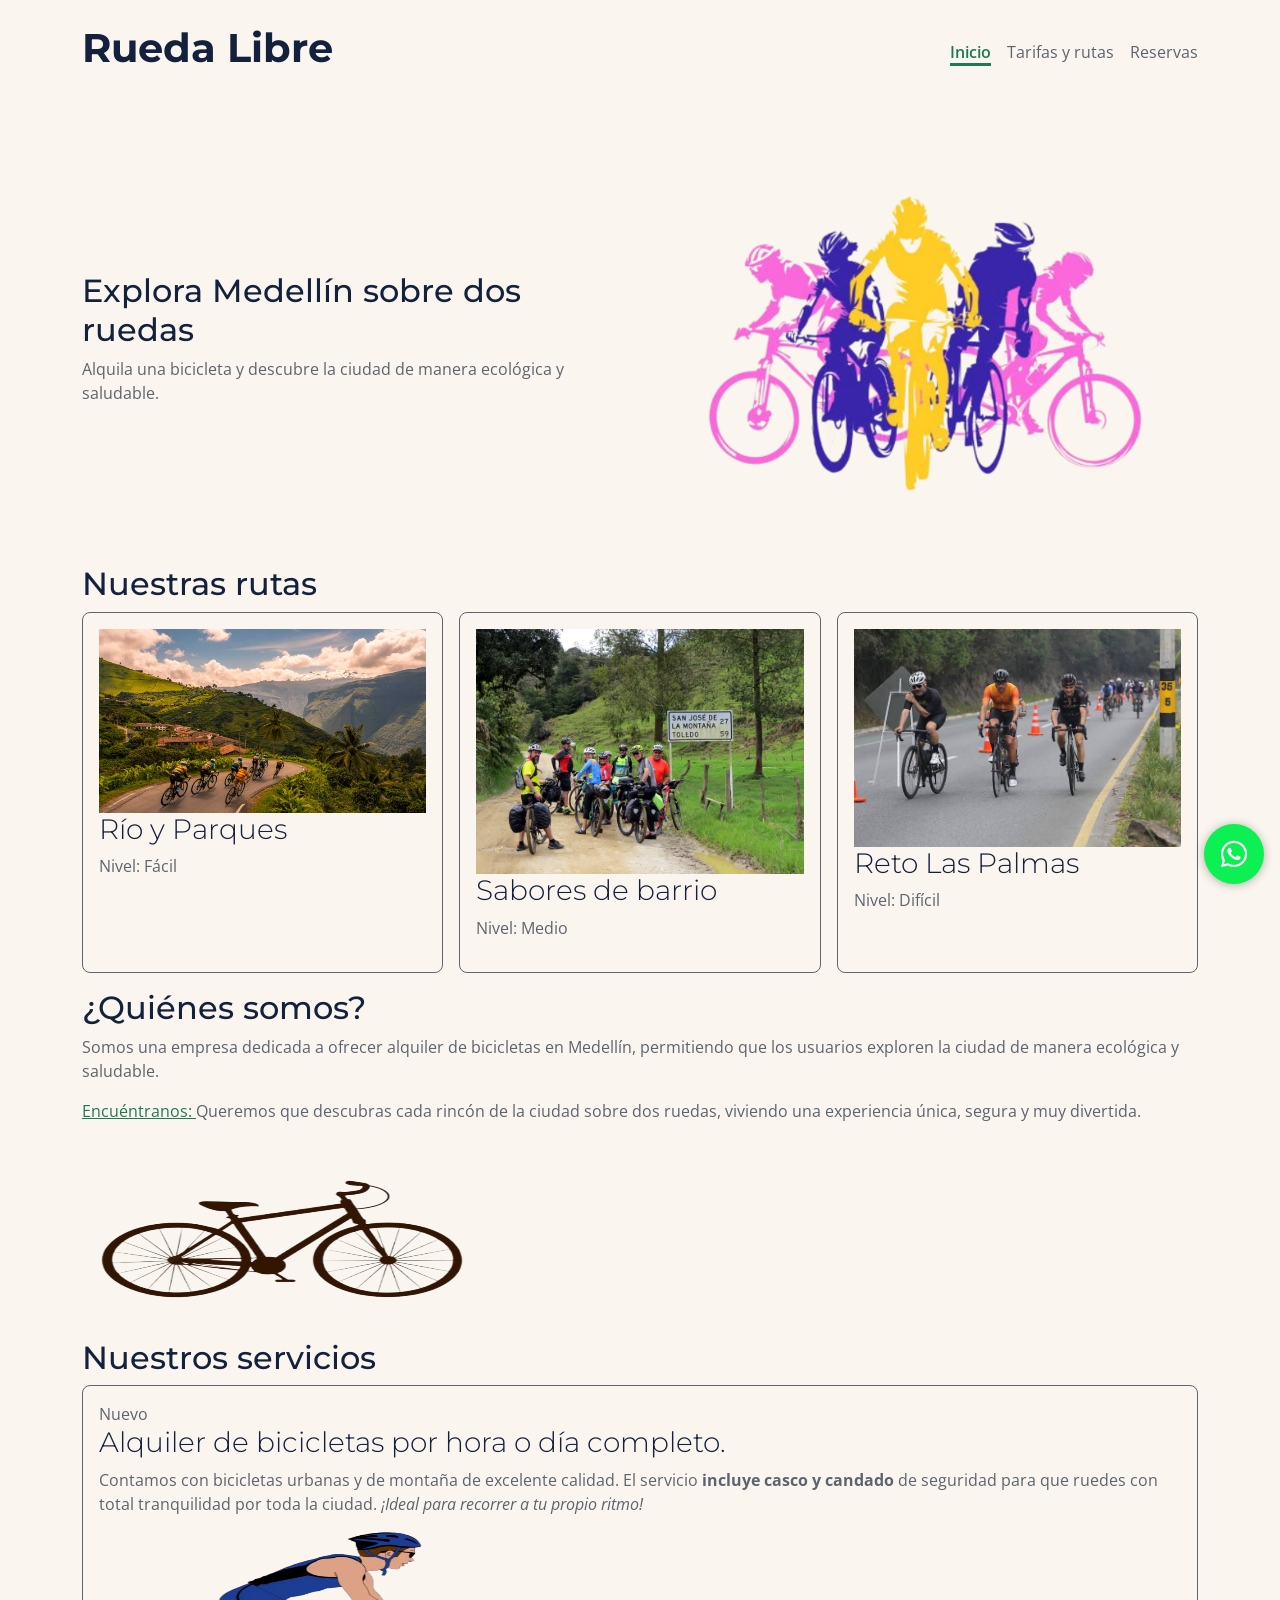
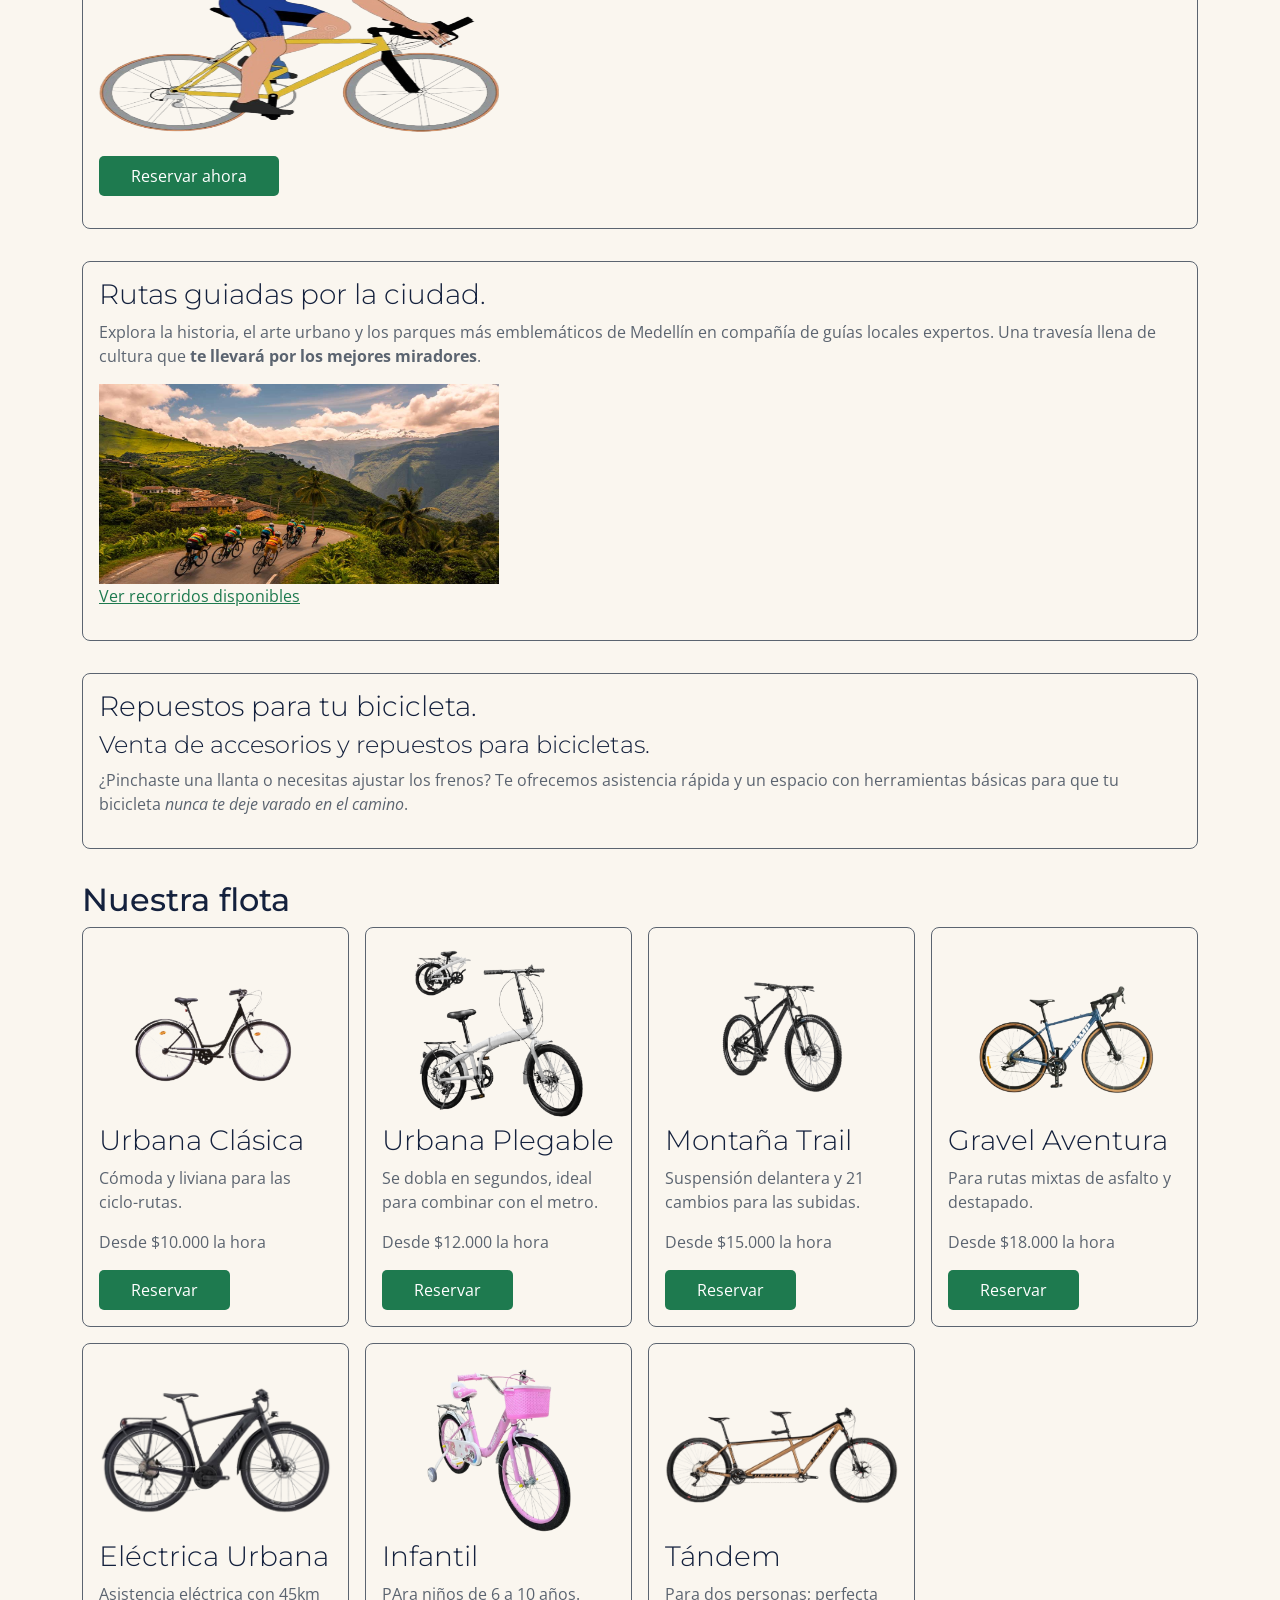
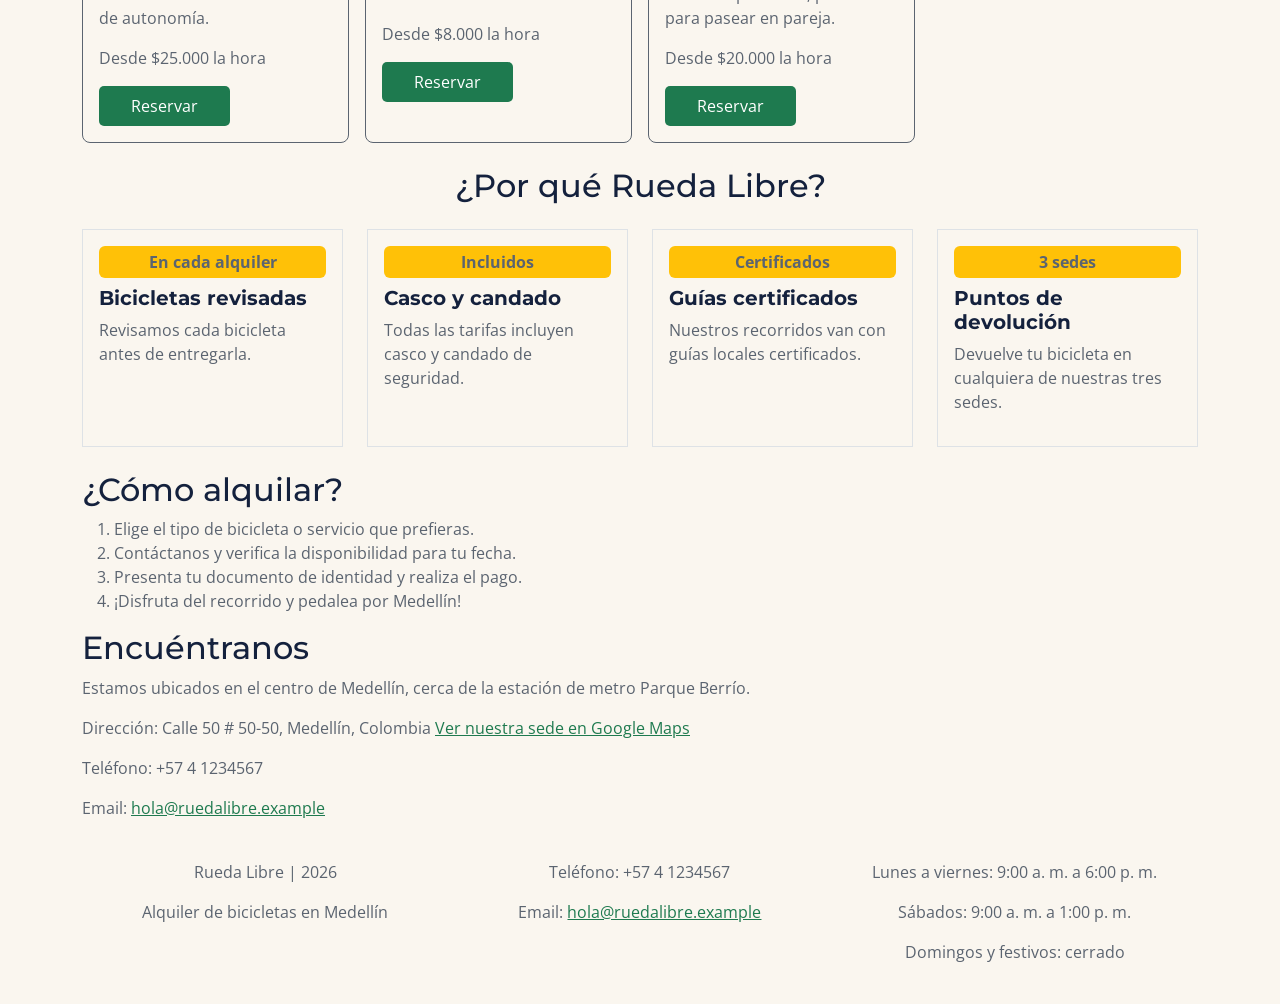
==== commit 87e234db: "v2.0-beta. Sitio con bootstrap" ====
--- a/index.html
+++ b/index.html
@@ -18,19 +18,24 @@
 </head>
 
 <body>
-    <header class="portada">
-        <h1>Rueda Libre</h1>
-        <nav>
-            <ul id="menu">
-                <li><a href="./index.html" class="activo">Inicio</a></li>
-                <li><a href="./paginas/tarifas.html">Tarifas y rutas</a></li>
-                <li><a href="./paginas/reservas.html">Reservas</a></li>
-            </ul>
-        </nav>
+    <header class="container py-4">
+        <div class="row align-items-center g-3">
+            <div class="col-12 col-lg-5">
+                <h1>Rueda Libre</h1>
+            </div>
+            <nav class="col-12 col-lg-7">
+                <ul id="menu"
+                    class="d-flex flex-wrap justify-content-center justify-content-lg-end gap-3 list-unstyled mb-0">
+                    <li><a href="./index.html" class="activo">Inicio</a></li>
+                    <li><a href="./paginas/tarifas.html">Tarifas y rutas</a></li>
+                    <li><a href="./paginas/reservas.html">Reservas</a></li>
+                </ul>
+            </nav>
+        </div>
 
     </header>
 
-    <main>
+    <main class="container mt-4">
         <section class="row align-items-center g-4">
             <div class="col-12 col-md-6 portada-texto">
                 <h2>Explora Medellín sobre dos ruedas</h2>
@@ -87,7 +92,7 @@
                     <em>¡Ideal para recorrer a tu propio ritmo!</em>
                 </p>
                 <img src="./img/bici.png" alt="bicicletas" width="400" height="200">
-                <p><a class="boton-reserva" href="./paginas/reservas.html">Reservar ahora</a></p>
+                <p><a class="boton-reserva mt-4" href="./paginas/reservas.html">Reservar ahora</a></p>
             </article>
             <article>
                 <h3>Rutas guiadas por la ciudad.</h3>
@@ -99,7 +104,7 @@
             </article>
             <article>
                 <h3>Repuestos para tu bicicleta.</h3>
-                <h3>Venta de accesorios y repuestos para bicicletas.</h3>
+                <h4>Venta de accesorios y repuestos para bicicletas.</h4>
                 <p>¿Pinchaste una llanta o necesitas ajustar los frenos? Te ofrecemos asistencia rápida y un espacio
                     con herramientas básicas para que tu bicicleta <em>nunca te deje varado en el camino</em>.</p>
             </article>
@@ -110,7 +115,8 @@
             <div class="row g-3">
                 <div class="col-12 col-sm-6 col-lg-4 col-xl-3">
                     <article class="h-100 mb-0">
-                        <img class="img-fluid" src="./img/urbanaClasica.png" alt="Bicicleta urbana clásica"> <br><br><br><br><br>
+                        <img class="img-fluid" src="./img/urbanaClasica.png" alt="Bicicleta urbana clásica"
+                            style="height: 180px; width: 100%; object-fit: contain;">
                         <h3>Urbana Clásica</h3>
                         <p>Cómoda y liviana para las ciclo-rutas.</p>
                         <p>Desde $10.000 la hora</p>
@@ -119,7 +125,8 @@
                 </div>
                 <div class="col-12 col-sm-6 col-lg-4 col-xl-3">
                     <article class="h-100 mb-0">
-                        <img class="img-fluid" src="./img/urbanaPlegable.png" alt="Bicicleta urbana plegable"> <br><br><br><br>
+                        <img class="img-fluid" src="./img/urbanaPlegable.png" alt="Bicicleta urbana plegable"
+                            style="height: 180px; width: 100%; object-fit: contain;">
                         <h3>Urbana Plegable</h3>
                         <p>Se dobla en segundos, ideal para combinar con el metro.</p>
                         <p>Desde $12.000 la hora</p>
@@ -128,7 +135,8 @@
                 </div>
                 <div class="col-12 col-sm-6 col-lg-4 col-xl-3">
                     <article class="h-100 mb-0">
-                        <img class="img-fluid" src="./img/montaTrail.png" alt="Bicicleta Montaña Trail"><br><br>
+                        <img class="img-fluid" src="./img/montaTrail.png" alt="Bicicleta Montaña Trail"
+                            style="height: 180px; width: 100%; object-fit: contain;">
                         <h3>Montaña Trail</h3>
                         <p>Suspensión delantera y 21 cambios para las subidas.</p>
                         <p>Desde $15.000 la hora</p>
@@ -137,7 +145,8 @@
                 </div>
                 <div class="col-12 col-sm-6 col-lg-4 col-xl-3">
                     <article class="h-100 mb-0">
-                        <img class="img-fluid" src="./img/gravelAventura.png" alt="Bicicleta Gravel Aventura"><br><br><br><br><br>
+                        <img class="img-fluid" src="./img/gravelAventura.png" alt="Bicicleta Gravel Aventura"
+                            style="height: 180px; width: 100%; object-fit: contain;">
                         <h3>Gravel Aventura</h3>
                         <p>Para rutas mixtas de asfalto y destapado.</p>
                         <p>Desde $18.000 la hora</p>
@@ -146,7 +155,8 @@
                 </div>
                 <div class="col-12 col-sm-6 col-lg-4 col-xl-3">
                     <article class="h-100 mb-0">
-                        <img class="img-fluid" src="./img/electricaUrbana.png" alt="Bicicleta Eléctrica Urbana"><br><br><br><br><br>
+                        <img class="img-fluid" src="./img/electricaUrbana.png" alt="Bicicleta Eléctrica Urbana"
+                            style="height: 180px; width: 100%; object-fit: contain;">
                         <h3>Eléctrica Urbana</h3>
                         <p>Asistencia eléctrica con 45km de autonomía.</p>
                         <p>Desde $25.000 la hora</p>
@@ -155,7 +165,8 @@
                 </div>
                 <div class="col-12 col-sm-6 col-lg-4 col-xl-3">
                     <article class="h-100 mb-0">
-                        <img class="img-fluid" src="./img/infantil.png" alt="Bicicleta Infantil"><br><br><br>
+                        <img class="img-fluid" src="./img/infantil.png" alt="Bicicleta Infantil"
+                            style="height: 180px; width: 100%; object-fit: contain;">
                         <h3>Infantil</h3>
                         <p>PAra niños de 6 a 10 años.</p>
                         <p>Desde $8.000 la hora</p>
@@ -164,7 +175,8 @@
                 </div>
                 <div class="col-12 col-sm-6 col-lg-4 col-xl-3">
                     <article class="h-100 mb-0">
-                        <img class="img-fluid" src="./img/tandem.png" alt="Bicicleta tándem"><br><br><br><br><br><br>
+                        <img class="img-fluid" src="./img/tandem.png" alt="Bicicleta tándem"
+                            style="height: 180px; width: 100%; object-fit: contain;">
                         <h3>Tándem</h3>
                         <p>Para dos personas; perfecta para pasear en pareja.</p>
                         <p>Desde $20.000 la hora</p>
@@ -228,16 +240,18 @@
         </section>
     </main>
 
-    <footer>
-        <div>
+    <footer class="container row mx-auto py-4 g-3 text-center">
+        <div class="col-12 col-md-4">
             <p>Rueda Libre | 2026</p>
             <p>Alquiler de bicicletas en Medellín</p>
         </div>
-        <div>
+
+        <div class="col-12 col-md-4">
             <p>Teléfono: +57 4 1234567</p>
             <p>Email: <a href="mailto:hola@ruedalibre.example">hola@ruedalibre.example</a></p>
         </div>
-        <div>
+
+        <div class="col-12 col-md-4">
             <p>Lunes a viernes: 9:00 a. m. a 6:00 p. m.</p>
             <p>Sábados: 9:00 a. m. a 1:00 p. m.</p>
             <p>Domingos y festivos: cerrado</p>
--- a/css/styles.css
+++ b/css/styles.css
@@ -1,9 +1,5 @@
-/* SEMANA 1 */
-
-
-/* Variables para aplicar estilos a mi sitio */
+/* VARIABLES */
 :root {
-    /* Colores */
     --verde-ruta: #1E7A4F;
     --naranja-pedal: #F39A2B;
     --azul-noche: #14213D;
@@ -11,25 +7,24 @@
     --gris-asfalto: #5B6470;
     --blanco: #FFFFFF;
 
-    /* Tipografías */
     --fuente-titulos: 'Montserrat', sans-serif;
     --fuente-textos: 'Open Sans', sans-serif;
 
-    /* Espaciados */
     --espaciado-pequeno: 0.5rem;
     --espaciado-mediano: 1rem;
     --espaciado-grande: 2rem;
+
+    scroll-behavior: auto;
 }
 
-* {
-    box-sizing: border-box;
-}
-
+/* TIPOGRAFÍA Y COLORES GENERALES */
 body {
     font-family: var(--fuente-textos);
     color: var(--gris-asfalto);
     background-color: var(--crema);
 }
+
+/* TÍTULOS */
 
 h1,
 h2,
@@ -41,15 +36,35 @@
     color: var(--azul-noche);
 }
 
+h1 {
+    font-weight: 700;
+}
+
+h2 {
+    font-weight: 500;
+}
+
+h3,
+h4,
+h5,
+h6 {
+    font-weight: 300;
+}
+
+a {
+    color: var(--verde-ruta);
+}
+
+/* NAVEGACIÓN */
+#menu a {
+    color: var(--gris-asfalto);
+    text-decoration: none;
+}
+
 #menu a.activo {
     color: var(--verde-ruta);
     font-weight: 600;
     border-bottom: 3px solid var(--verde-ruta);
-}
-
-#menu a {
-    color: var(--gris-asfalto);
-    text-decoration: none;
 }
 
 #menu a:hover {
@@ -57,11 +72,12 @@
     text-decoration: underline;
 }
 
-#menu a:focus {
+#menu a:focus-visible {
     outline: 3px solid var(--azul-noche);
     outline-offset: 3px;
 }
 
+/* BOTONES */
 .boton-reserva,
 button {
     display: inline-block;
@@ -69,6 +85,7 @@
     color: var(--blanco);
     padding: var(--espaciado-pequeno) var(--espaciado-grande);
     text-decoration: none;
+    border: none;
     border-radius: 5px;
 }
 
@@ -77,16 +94,18 @@
     background-color: var(--azul-noche);
 }
 
-.boton-reserva:focus,
-button:focus {
+.boton-reserva:focus-visible,
+button:focus-visible {
     outline: 3px solid var(--azul-noche);
     outline-offset: 3px;
 }
 
+/* FORMULARIOS */
 input,
 select,
 textarea {
     border: 2px solid var(--gris-asfalto);
+    max-width: 100%;
 }
 
 input:hover,
@@ -95,23 +114,14 @@
     border-color: var(--verde-ruta);
 }
 
-input:focus,
-select:focus,
-textarea:focus {
+input:focus-visible,
+select:focus-visible,
+textarea:focus-visible {
     outline: 3px solid var(--azul-noche);
     outline-offset: 2px;
 }
 
-main {
-    max-width: 60rem;
-    margin: 0 auto;
-    padding: var(--espaciado-mediano);
-}
-
-.portada {
-    min-height: 10vh;
-}
-
+/* TARJETAS */
 article {
     padding: var(--espaciado-mediano);
     border: 1px solid var(--gris-asfalto);
@@ -119,55 +129,32 @@
     margin-bottom: var(--espaciado-grande);
 }
 
-article img {
+/* TABLAS */
+.table {
     width: 100%;
-    height: auto;
+    border-collapse: collapse;
+    color: var(--gris-asfalto);
+    border-color: var(--gris-asfalto);
 }
 
-table {
-    border-collapse: collapse;
-    width: 100%;
-}
-
-th,
-td {
-    padding: 0.25rem;
-    font-size: 0.8rem;
+.table thead th {
+    background-color: var(--azul-noche);
+    color: var(--blanco);
+    padding: var(--espaciado-pequeno);
+    font-size: 1rem;
     border: 1px solid var(--gris-asfalto);
 }
 
-th {
-    background-color: var(--azul-noche);
-    color: var(--blanco);
+.table tbody td {
+    background-color: var(--blanco);
+    color: var(--gris-asfalto);
+    padding: var(--espaciado-pequeno);
+    font-size: 1rem;
+    border: 1px solid var(--gris-asfalto);
 }
 
-fieldset {
-    margin-bottom: var(--espaciado-grande);
-    padding: var(--espaciado-mediano);
-}
 
-input,
-select,
-textarea {
-    display: block;
-    width: 100%;
-    margin-bottom: var(--espaciado-mediano);
-}
-
-input[type="checkbox"] {
-    display: inline-block;
-    width: auto;
-    margin-bottom: 0;
-}
-
-/*header,
-main,
-footer {
-    max-width: 60rem;
-    margin: 0 auto;
-    padding: var(--espaciado-mediano);
-}*/
-
+/* WHATSAPP */
 .whatsapp {
     position: fixed;
     bottom: var(--espaciado-mediano);
@@ -188,115 +175,4 @@
     text-decoration: none;
     color: #0df053;
     background-color: #fff;
-}
-
-/* SEMANA 2 */
-
-header {
-    display: flex;
-    flex-direction: column;
-    align-items: center;
-    gap: var(--espaciado-mediano);
-    text-align: center;
-}
-
-#menu {
-    display: flex;
-    flex-wrap: wrap;
-    justify-content: center;
-    gap: var(--espaciado-mediano);
-    list-style: none;
-    padding: 0;
-}
-
-footer {
-    display: flex;
-    flex-direction: column;
-    align-items: center;
-    text-align: center;
-    gap: var(--espaciado-grande);
-    padding-bottom: 5rem;
-}
-
-/*Todavía lo usa reservas*/
-
-.reservas-layout {
-    display: grid;
-    gap: var(--espaciado-grande);
-}
-
-.fila {
-    display: flex;
-    flex-direction: column;
-    gap: var(--espaciado-mediano);
-
-}
-
-.campo {
-    width: 100%;
-}
-
-img {
-    max-width: 100%;
-    height: auto;
-}
-
-a {
-    color: var(--verde-ruta);
-}
-
-/*  TABLET: desde 768px */
-@media (min-width: 768px) {
-
-    #menu {
-        flex-wrap: nowrap;
-    }
-
-    header {
-        flex-direction: row;
-        justify-content: space-around;
-        text-align: left;
-    }
-
-    footer {
-        flex-direction: row;
-        justify-content: space-around;
-        align-items: flex-start;
-        text-align: left;
-    }
-
-    .fila {
-        flex-direction: row;
-        justify-content: space-between;
-        align-items: flex-start;
-    }
-
-    .campo {
-        width: 48%;
-    }
-
-    th,
-    td {
-        padding: var(--espaciado-pequeno);
-        font-size: 1rem;
-    }
-
-    .reservas-layout aside ul {
-        display: flex;
-        justify-content: space-between;
-        gap: var(--espaciado-mediano);
-        list-style: none;
-        padding: 0;
-    }
-}
-
-/* ESCRITORIO: desde 1200px */
-@media (min-width: 1200px) {
-    .reservas-layout {
-        grid-template-columns: 2fr 1fr;
-    }
-
-    .reservas-layout aside ul {
-        flex-direction: column;
-    }
 }
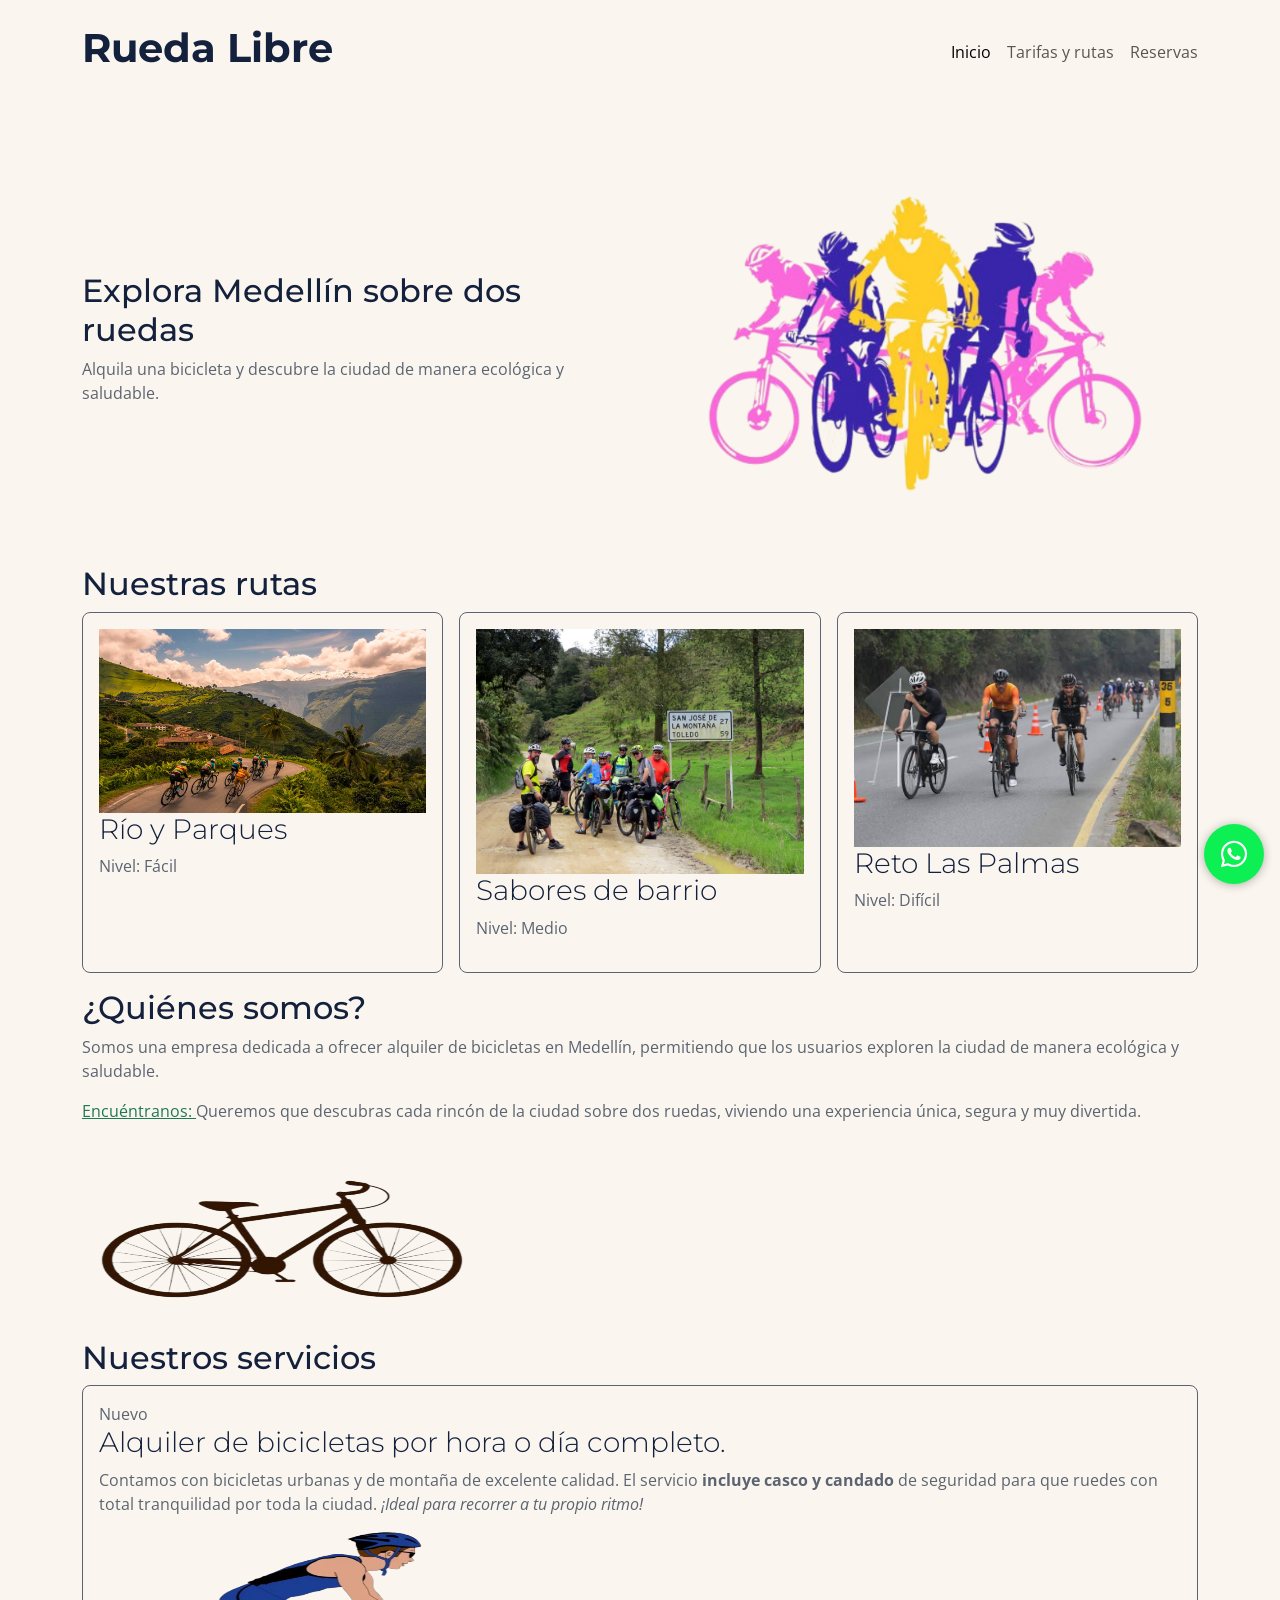
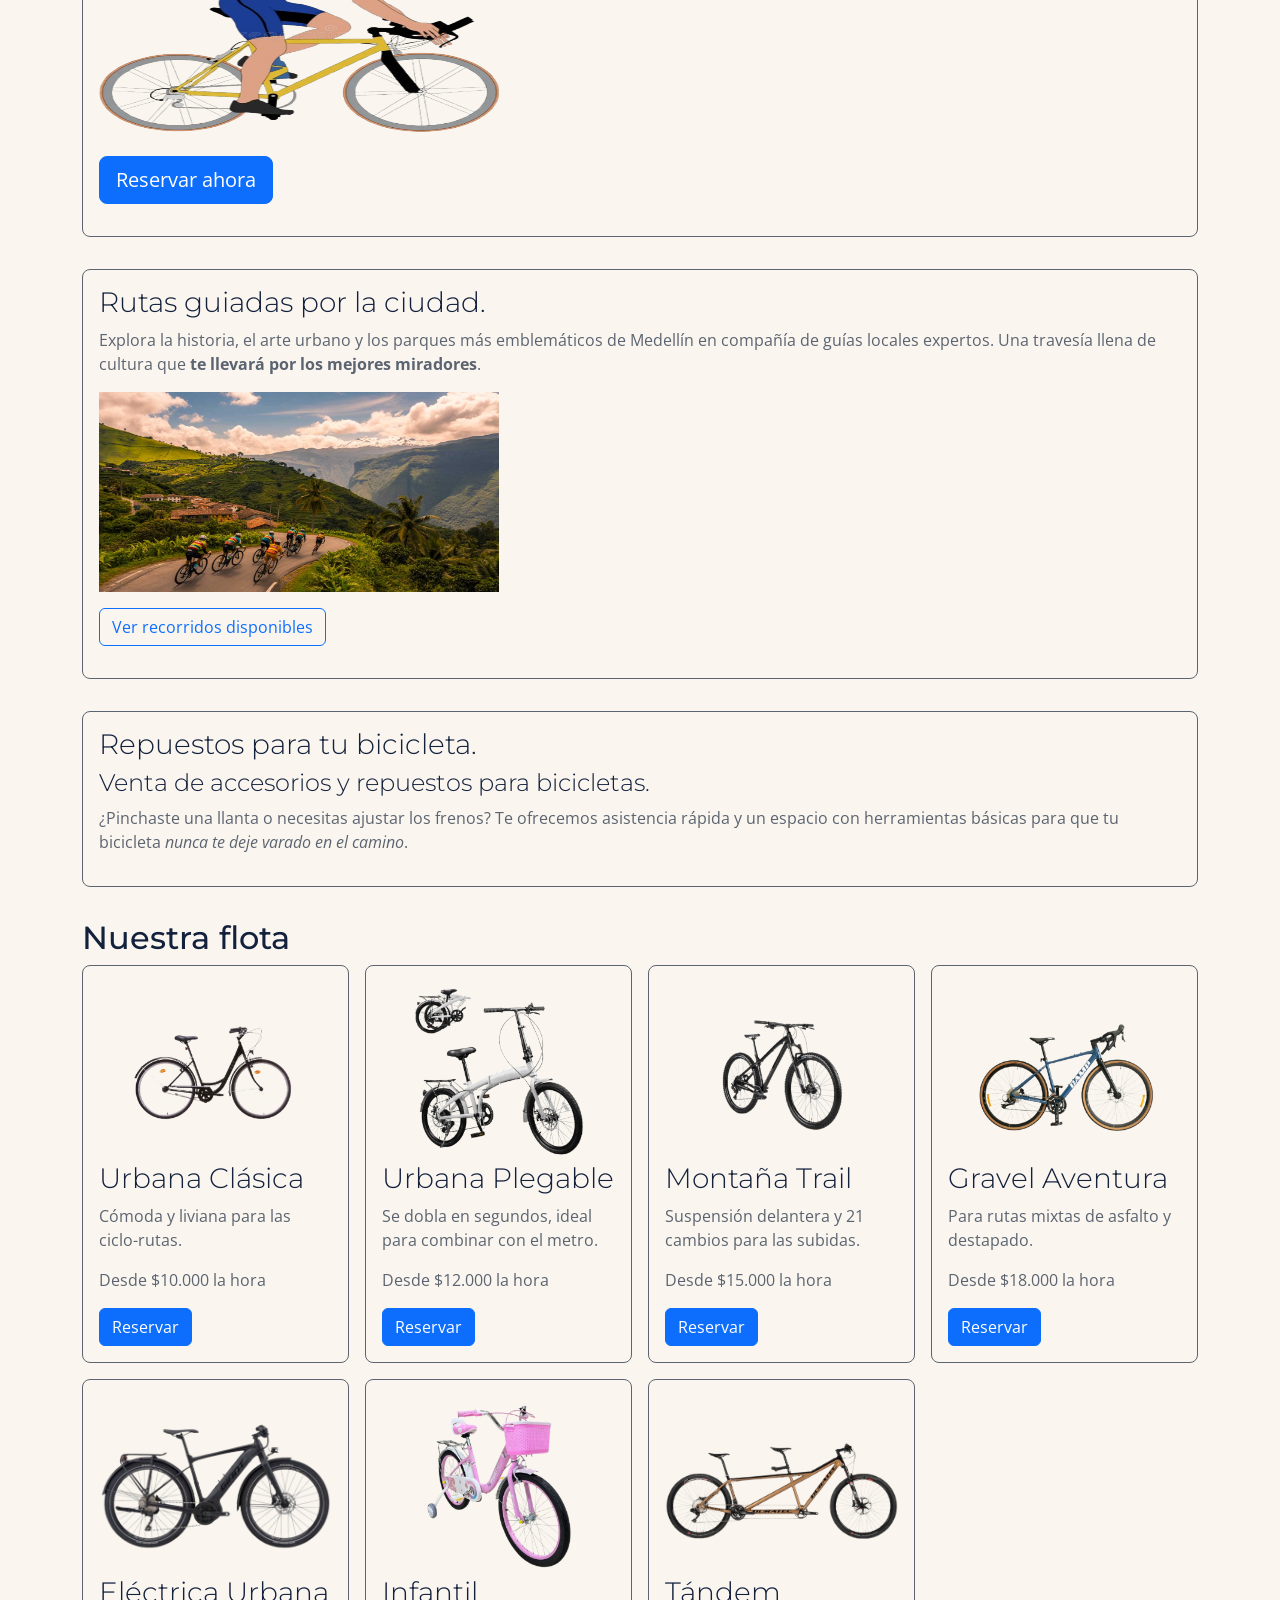
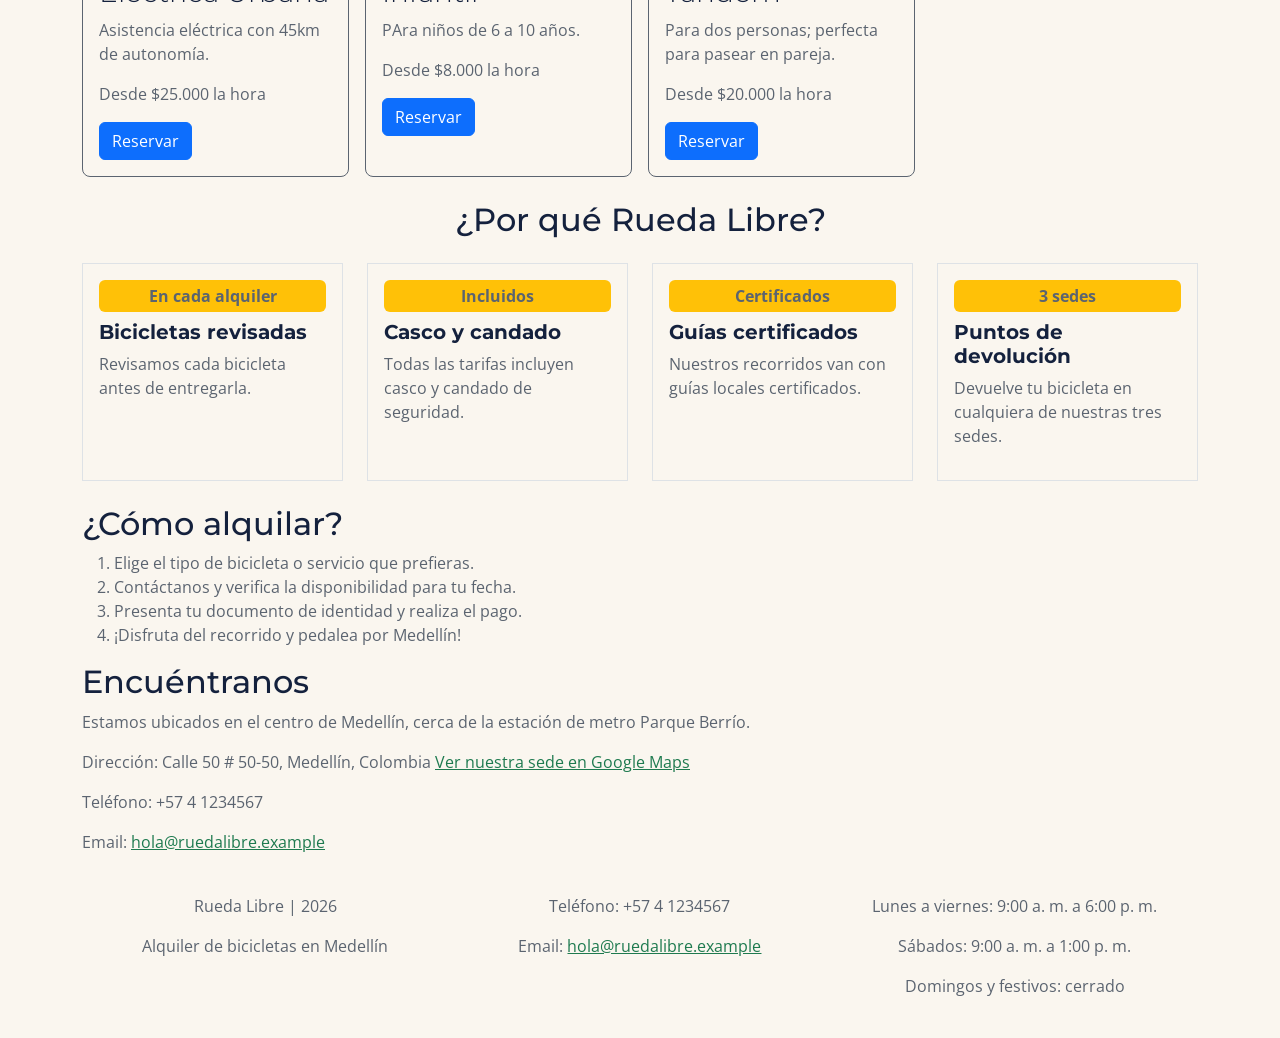
==== commit d1ed37a9: "feat: implementar navbar responsive con menú hamburguesa y utilizar clase de botones" ====
--- a/index.html
+++ b/index.html
@@ -18,22 +18,36 @@
 </head>
 
 <body>
+
     <header class="container py-4">
         <div class="row align-items-center g-3">
             <div class="col-12 col-lg-5">
                 <h1>Rueda Libre</h1>
             </div>
-            <nav class="col-12 col-lg-7">
-                <ul id="menu"
-                    class="d-flex flex-wrap justify-content-center justify-content-lg-end gap-3 list-unstyled mb-0">
-                    <li><a href="./index.html" class="activo">Inicio</a></li>
-                    <li><a href="./paginas/tarifas.html">Tarifas y rutas</a></li>
-                    <li><a href="./paginas/reservas.html">Reservas</a></li>
-                </ul>
+
+            <nav class="navbar navbar-expand-lg col-12 col-lg-7">
+                <button class="navbar-toggler" type="button" data-bs-toggle="collapse" data-bs-target="#menuPrincipal"
+                    aria-controls="menuPrincipal" aria-expanded="false" aria-label="Abrir menú de navegación">
+                    <span class="navbar-toggler-icon"></span>
+                </button>
+
+                <div class="collapse navbar-collapse" id="menuPrincipal">
+                    <ul class="navbar-nav ms-lg-auto mb-2 mb-lg-0">
+                        <li class="nav-item">
+                            <a class="nav-link active" aria-current="page" href="./index.html">Inicio</a>
+                        </li>
+                        <li class="nav-item">
+                            <a class="nav-link" href="./paginas/tarifas.html">Tarifas y rutas</a>
+                        </li>
+                        <li class="nav-item">
+                            <a class="nav-link" href="./paginas/reservas.html">Reservas</a>
+                        </li>
+                    </ul>
+                </div>
             </nav>
         </div>
-
     </header>
+
 
     <main class="container mt-4">
         <section class="row align-items-center g-4">
@@ -92,7 +106,11 @@
                     <em>¡Ideal para recorrer a tu propio ritmo!</em>
                 </p>
                 <img src="./img/bici.png" alt="bicicletas" width="400" height="200">
-                <p><a class="boton-reserva mt-4" href="./paginas/reservas.html">Reservar ahora</a></p>
+
+                <p>
+                    <a class="btn btn-primary btn-lg mt-4" href="./paginas/reservas.html">Reservar ahora</a>
+                </p>
+
             </article>
             <article>
                 <h3>Rutas guiadas por la ciudad.</h3>
@@ -100,7 +118,13 @@
                     locales expertos. Una travesía llena de cultura que <strong>te llevará por los mejores
                         miradores</strong>.</p>
                 <img src="./img/ruta.jpg" alt="ruta_guiada" width="400" height="200">
-                <p><a href="./paginas/tarifas.html#recorridos">Ver recorridos disponibles</a></p>
+
+                <p>
+                    <a class="btn btn-outline-primary mt-3" href="./paginas/tarifas.html#recorridos">
+                        Ver recorridos disponibles
+                    </a>
+                </p>
+
             </article>
             <article>
                 <h3>Repuestos para tu bicicleta.</h3>
@@ -120,7 +144,7 @@
                         <h3>Urbana Clásica</h3>
                         <p>Cómoda y liviana para las ciclo-rutas.</p>
                         <p>Desde $10.000 la hora</p>
-                        <a class="boton-reserva" href="./paginas/reservas.html">Reservar</a>
+                        <a class="btn btn-primary" href="./paginas/reservas.html">Reservar</a>
                     </article>
                 </div>
                 <div class="col-12 col-sm-6 col-lg-4 col-xl-3">
@@ -130,7 +154,7 @@
                         <h3>Urbana Plegable</h3>
                         <p>Se dobla en segundos, ideal para combinar con el metro.</p>
                         <p>Desde $12.000 la hora</p>
-                        <a class="boton-reserva" href="./paginas/reservas.html">Reservar</a>
+                        <a class="btn btn-primary" href="./paginas/reservas.html">Reservar</a>
                     </article>
                 </div>
                 <div class="col-12 col-sm-6 col-lg-4 col-xl-3">
@@ -140,7 +164,7 @@
                         <h3>Montaña Trail</h3>
                         <p>Suspensión delantera y 21 cambios para las subidas.</p>
                         <p>Desde $15.000 la hora</p>
-                        <a class="boton-reserva" href="./paginas/reservas.html">Reservar</a>
+                        <a class="btn btn-primary" href="./paginas/reservas.html">Reservar</a>
                     </article>
                 </div>
                 <div class="col-12 col-sm-6 col-lg-4 col-xl-3">
@@ -150,7 +174,7 @@
                         <h3>Gravel Aventura</h3>
                         <p>Para rutas mixtas de asfalto y destapado.</p>
                         <p>Desde $18.000 la hora</p>
-                        <a class="boton-reserva" href="./paginas/reservas.html">Reservar</a>
+                        <a class="btn btn-primary" href="./paginas/reservas.html">Reservar</a>
                     </article>
                 </div>
                 <div class="col-12 col-sm-6 col-lg-4 col-xl-3">
@@ -160,7 +184,7 @@
                         <h3>Eléctrica Urbana</h3>
                         <p>Asistencia eléctrica con 45km de autonomía.</p>
                         <p>Desde $25.000 la hora</p>
-                        <a class="boton-reserva" href="./paginas/reservas.html">Reservar</a>
+                        <a class="btn btn-primary" href="./paginas/reservas.html">Reservar</a>
                     </article>
                 </div>
                 <div class="col-12 col-sm-6 col-lg-4 col-xl-3">
@@ -170,7 +194,7 @@
                         <h3>Infantil</h3>
                         <p>PAra niños de 6 a 10 años.</p>
                         <p>Desde $8.000 la hora</p>
-                        <a class="boton-reserva" href="./paginas/reservas.html">Reservar</a>
+                        <a class="btn btn-primary" href="./paginas/reservas.html">Reservar</a>
                     </article>
                 </div>
                 <div class="col-12 col-sm-6 col-lg-4 col-xl-3">
@@ -180,7 +204,7 @@
                         <h3>Tándem</h3>
                         <p>Para dos personas; perfecta para pasear en pareja.</p>
                         <p>Desde $20.000 la hora</p>
-                        <a class="boton-reserva" href="./paginas/reservas.html">Reservar</a>
+                        <a class="btn btn-primary" href="./paginas/reservas.html">Reservar</a>
                     </article>
                 </div>
             </div>
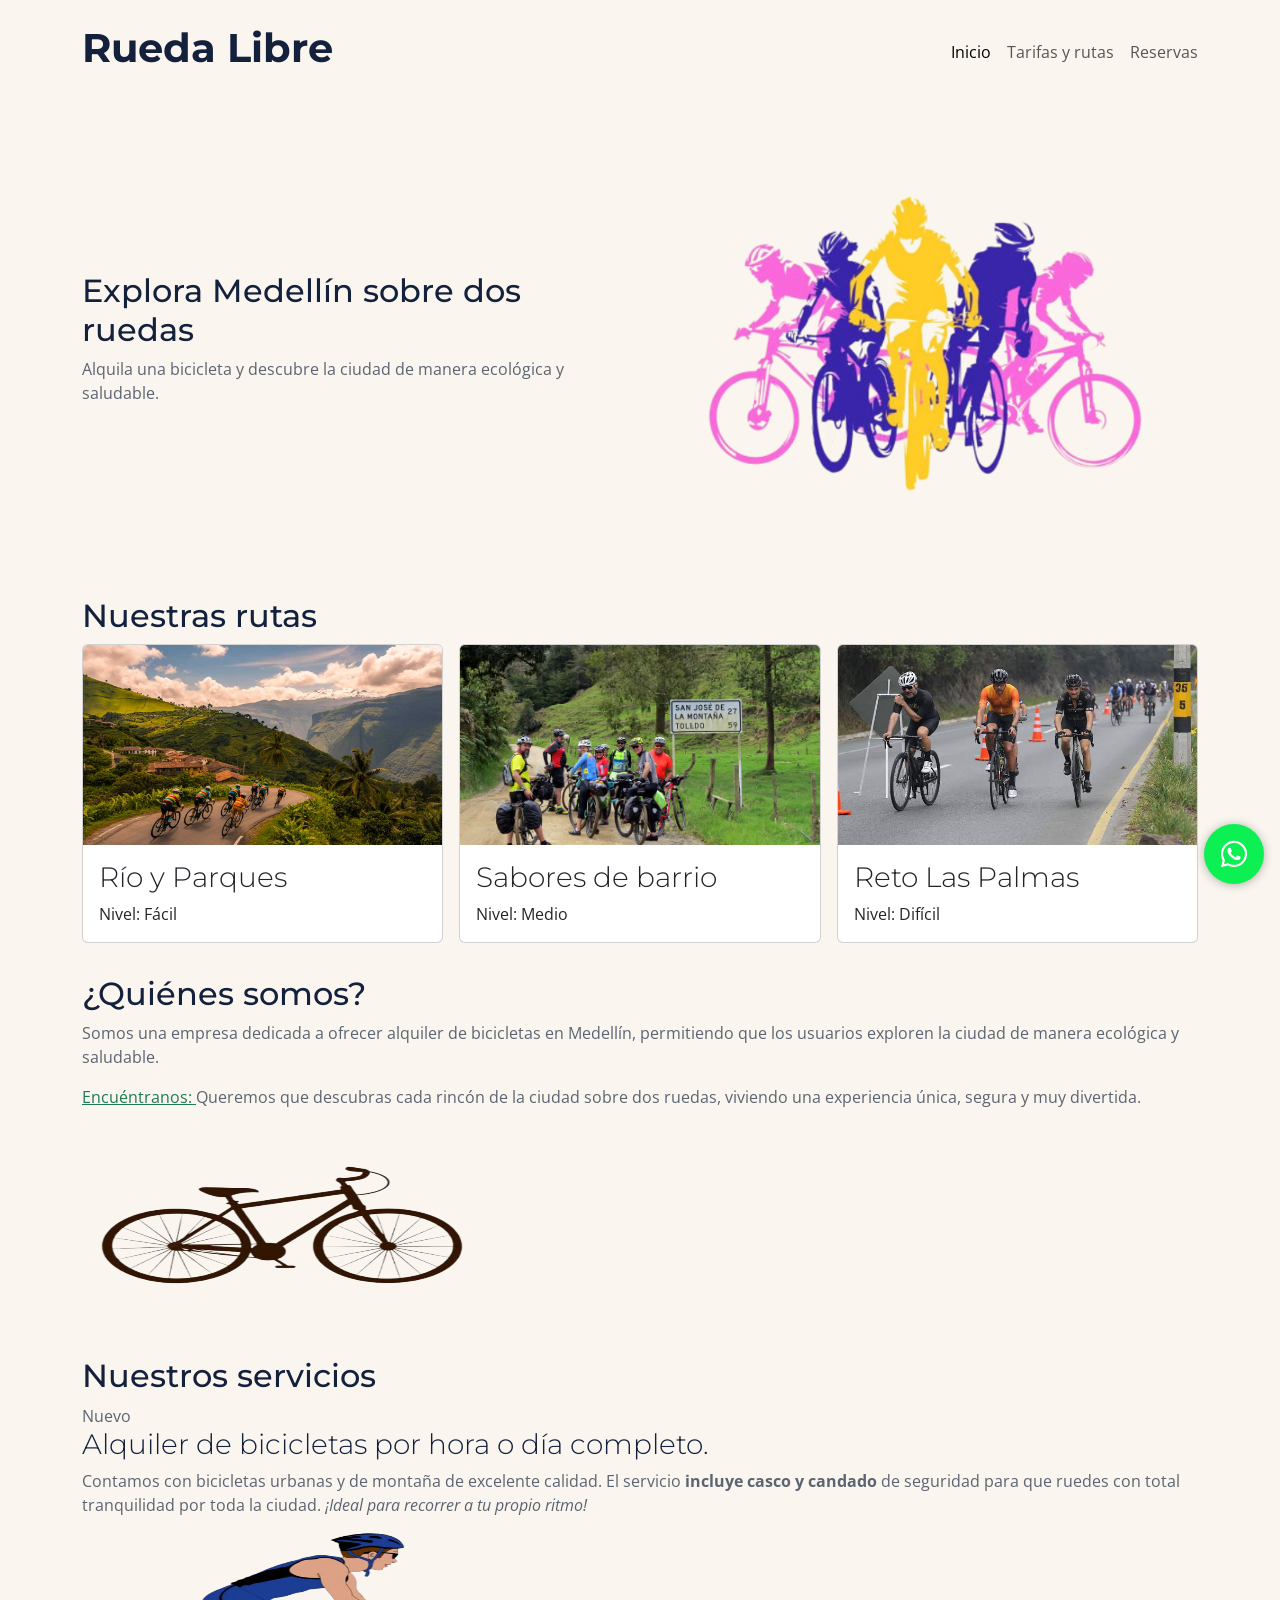
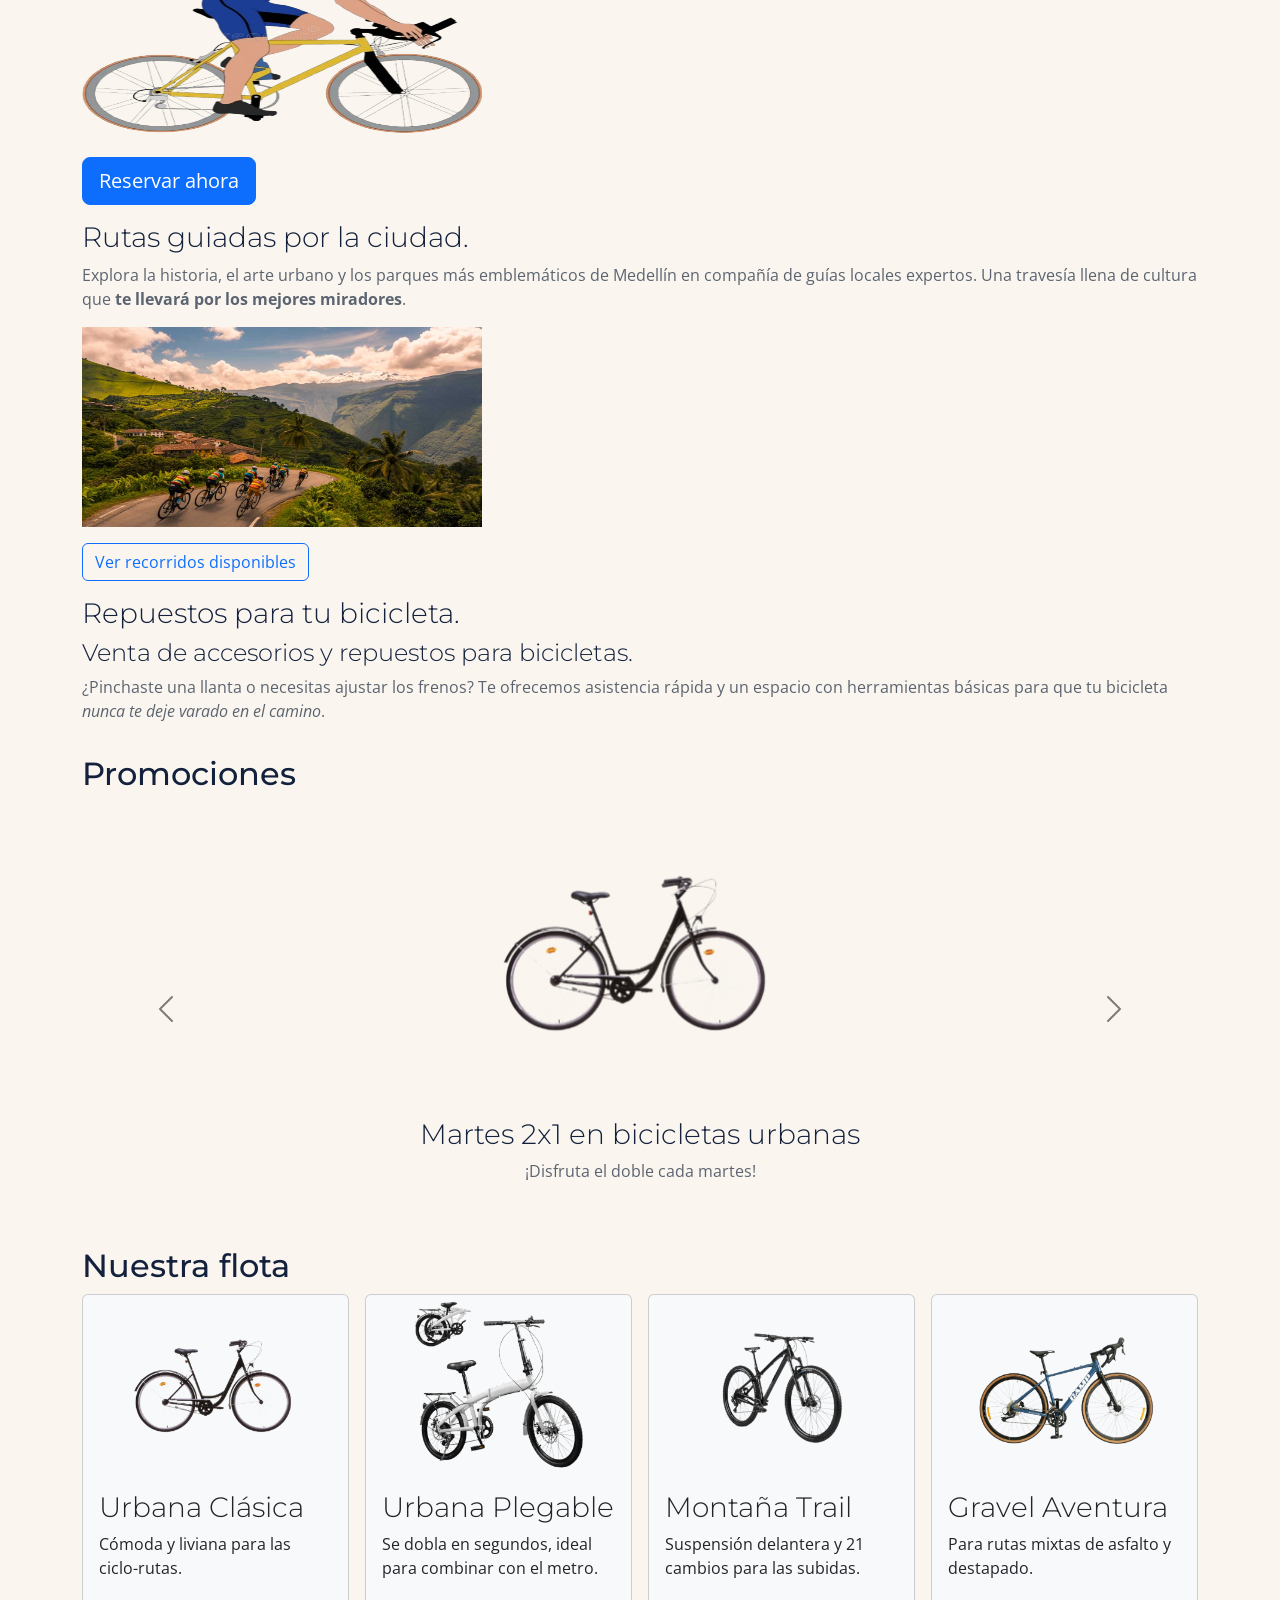
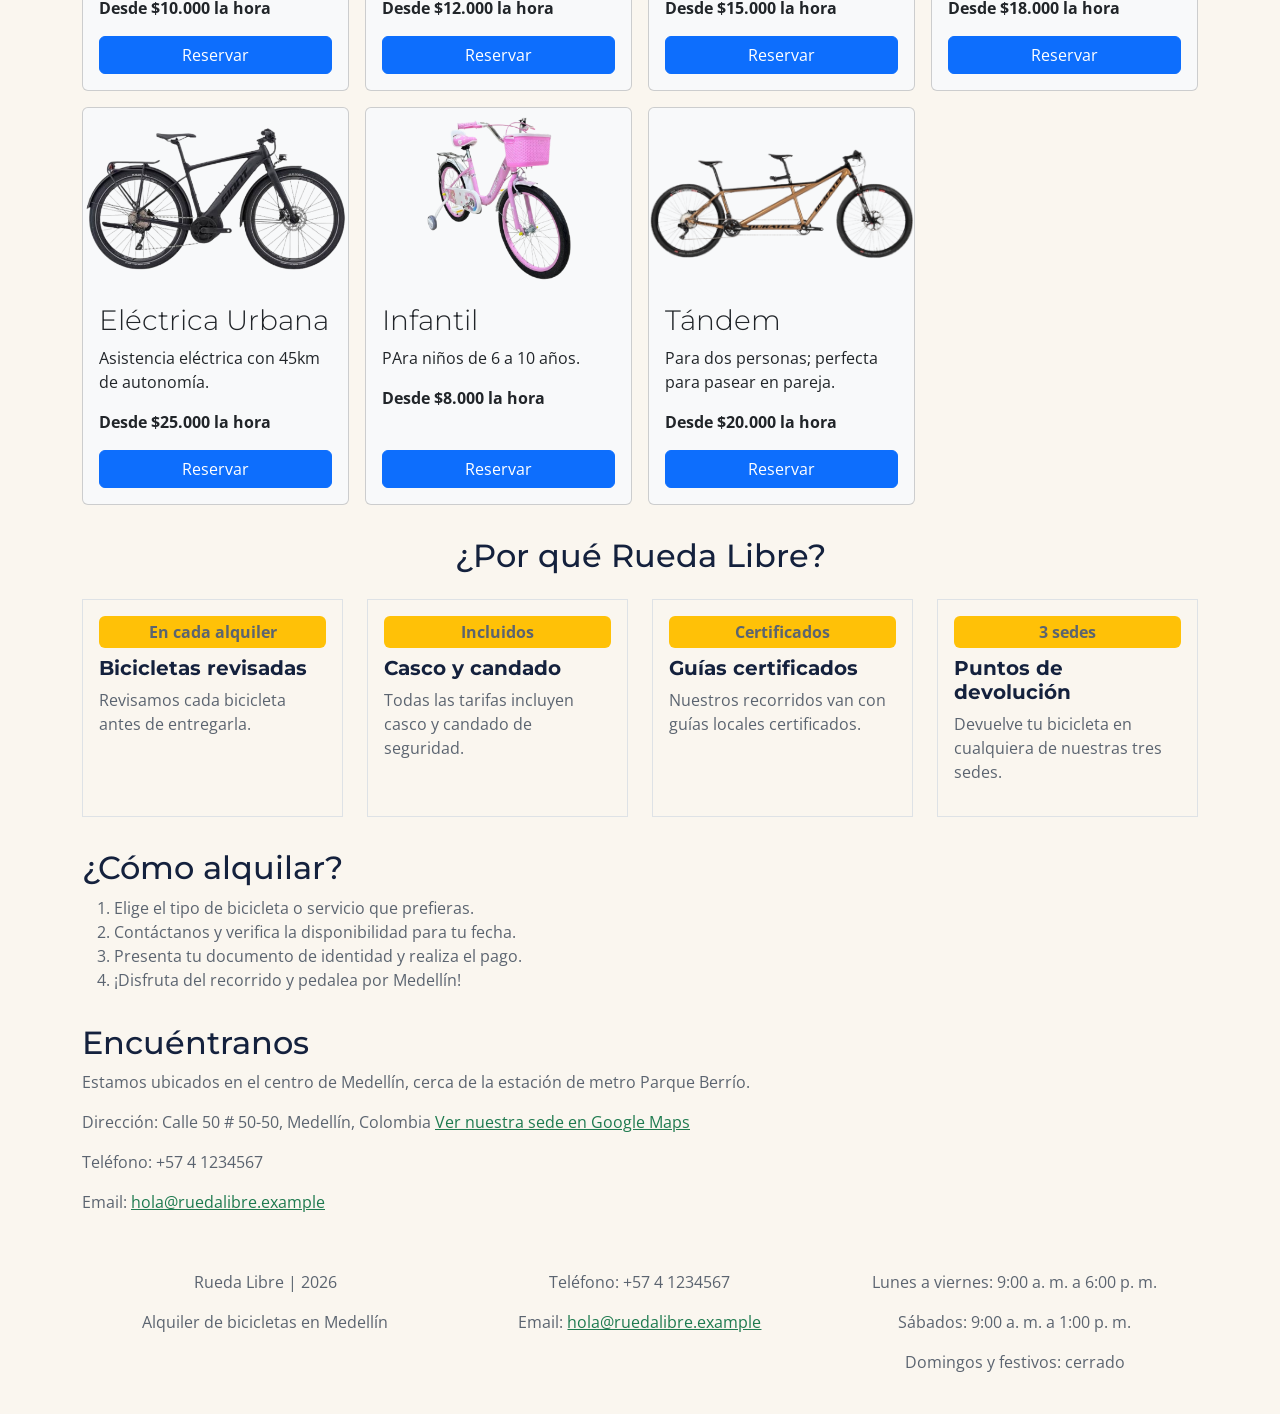
==== commit f2bb5f42: "feat: creación de tarjetas y carrusel" ====
--- a/index.html
+++ b/index.html
@@ -62,26 +62,38 @@
 
         <section class="rutas">
             <h2>Nuestras rutas</h2>
+
             <div class="row g-3 mb-3">
                 <div class="col-12 col-md-4">
-                    <article class="h-100 mb-0">
-                        <img class="img-fluid" src="./img/ruta.jpg" alt="Ruta Río y Parques">
-                        <h3>Río y Parques</h3>
-                        <p>Nivel: Fácil</p>
-                    </article>
-                </div>
+                    <article class="card h-100">
+                        <img src="./img/ruta.jpg" class="card-img-top imagen-ruta" alt="Ruta Río y Parques">
+
+                        <div class="card-body">
+                            <h3 class="card-title">Río y Parques</h3>
+                            <p class="card-text">Nivel: Fácil</p>
+                        </div>
+                    </article>
+                </div>
+
                 <div class="col-12 col-md-4">
-                    <article class="h-100 mb-0">
-                        <img class="img-fluid" src="./img/barrioRuta.jpg" alt="Ruta Sabores de barrio">
-                        <h3>Sabores de barrio</h3>
-                        <p>Nivel: Medio</p>
-                    </article>
-                </div>
+                    <article class="card h-100">
+                        <img src="./img/barrioRuta.jpg" class="card-img-top imagen-ruta" alt="Ruta Sabores de barrio">
+
+                        <div class="card-body">
+                            <h3 class="card-title">Sabores de barrio</h3>
+                            <p class="card-text">Nivel: Medio</p>
+                        </div>
+                    </article>
+                </div>
+
                 <div class="col-12 col-md-4">
-                    <article class="h-100 mb-0">
-                        <img class="img-fluid" src="./img/palmasRuta.jpg" alt="Ruta Reto Las Palmas">
-                        <h3>Reto Las Palmas</h3>
-                        <p>Nivel: Difícil</p>
+                    <article class="card h-100">
+                        <img src="./img/palmasRuta.jpg" class="card-img-top imagen-ruta" alt="Ruta Reto Las Palmas">
+
+                        <div class="card-body">
+                            <h3 class="card-title">Reto Las Palmas</h3>
+                            <p class="card-text">Nivel: Difícil</p>
+                        </div>
                     </article>
                 </div>
             </div>
@@ -134,77 +146,193 @@
             </article>
         </section>
 
+
+        <section class="promociones my-4">
+
+            <h2>Promociones</h2>
+
+            <div id="carouselPromociones" class="carousel slide carousel-dark" data-bs-ride="carousel" data-bs-interval="3000">
+
+                <div class="carousel-inner">
+                    <div class="carousel-item active">
+                        <img src="./img/urbanaClasica.png" class="d-block w-100 imagen-promocion"
+                            alt="Bicicleta urbana clásica, promoción martes 2x1">
+
+                        <div class="text-center p-3">
+                            <h3>Martes 2x1 en bicicletas urbanas</h3>
+                            <p>¡Disfruta el doble cada martes!</p>
+                        </div>
+                    </div>
+
+                    <div class="carousel-item">
+                        <img src="./img/electricaUrbana.png" class="d-block w-100 imagen-promocion"
+                            alt="Bicicleta eléctrica con promoción de descuento">
+
+                        <div class="text-center p-3">
+                            <h3>20 % de descuento en eléctricas</h3>
+                            <p>Promoción válida de lunes a jueves.</p>
+                        </div>
+                    </div>
+
+                    <div class="carousel-item">
+                        <img src="./img/ruta.jpg" class="d-block w-100 imagen-promocion"
+                            alt="Recorrido en bicicleta, promoción de cumpleaños">
+
+                        <div class="text-center p-3">
+                            <h3>¡Celebra tu cumpleaños con nosotros!</h3>
+                            <p>Si cumples años, el recorrido guiado es gratis.</p>
+                        </div>
+                    </div>
+                </div>
+
+
+                <!-- Botón para retroceder -->
+                <button class="carousel-control-prev" type="button" data-bs-target="#carouselPromociones"
+                    data-bs-slide="prev">
+                    <span class="carousel-control-prev-icon" aria-hidden="true"></span>
+                    <span class="visually-hidden">Anterior</span>
+                </button>
+
+                <!-- Botón para avanzar -->
+                <button class="carousel-control-next" type="button" data-bs-target="#carouselPromociones"
+                    data-bs-slide="next">
+                    <span class="carousel-control-next-icon" aria-hidden="true"></span>
+                    <span class="visually-hidden">Siguiente</span>
+                </button>
+
+            </div>
+        </section>
+
+
         <section class="flota">
             <h2> Nuestra flota </h2>
             <div class="row g-3">
-                <div class="col-12 col-sm-6 col-lg-4 col-xl-3">
-                    <article class="h-100 mb-0">
-                        <img class="img-fluid" src="./img/urbanaClasica.png" alt="Bicicleta urbana clásica"
-                            style="height: 180px; width: 100%; object-fit: contain;">
-                        <h3>Urbana Clásica</h3>
-                        <p>Cómoda y liviana para las ciclo-rutas.</p>
-                        <p>Desde $10.000 la hora</p>
-                        <a class="btn btn-primary" href="./paginas/reservas.html">Reservar</a>
-                    </article>
-                </div>
-                <div class="col-12 col-sm-6 col-lg-4 col-xl-3">
-                    <article class="h-100 mb-0">
-                        <img class="img-fluid" src="./img/urbanaPlegable.png" alt="Bicicleta urbana plegable"
-                            style="height: 180px; width: 100%; object-fit: contain;">
-                        <h3>Urbana Plegable</h3>
-                        <p>Se dobla en segundos, ideal para combinar con el metro.</p>
-                        <p>Desde $12.000 la hora</p>
-                        <a class="btn btn-primary" href="./paginas/reservas.html">Reservar</a>
-                    </article>
-                </div>
-                <div class="col-12 col-sm-6 col-lg-4 col-xl-3">
-                    <article class="h-100 mb-0">
-                        <img class="img-fluid" src="./img/montaTrail.png" alt="Bicicleta Montaña Trail"
-                            style="height: 180px; width: 100%; object-fit: contain;">
-                        <h3>Montaña Trail</h3>
-                        <p>Suspensión delantera y 21 cambios para las subidas.</p>
-                        <p>Desde $15.000 la hora</p>
-                        <a class="btn btn-primary" href="./paginas/reservas.html">Reservar</a>
-                    </article>
-                </div>
-                <div class="col-12 col-sm-6 col-lg-4 col-xl-3">
-                    <article class="h-100 mb-0">
-                        <img class="img-fluid" src="./img/gravelAventura.png" alt="Bicicleta Gravel Aventura"
-                            style="height: 180px; width: 100%; object-fit: contain;">
-                        <h3>Gravel Aventura</h3>
-                        <p>Para rutas mixtas de asfalto y destapado.</p>
-                        <p>Desde $18.000 la hora</p>
-                        <a class="btn btn-primary" href="./paginas/reservas.html">Reservar</a>
-                    </article>
-                </div>
-                <div class="col-12 col-sm-6 col-lg-4 col-xl-3">
-                    <article class="h-100 mb-0">
-                        <img class="img-fluid" src="./img/electricaUrbana.png" alt="Bicicleta Eléctrica Urbana"
-                            style="height: 180px; width: 100%; object-fit: contain;">
-                        <h3>Eléctrica Urbana</h3>
-                        <p>Asistencia eléctrica con 45km de autonomía.</p>
-                        <p>Desde $25.000 la hora</p>
-                        <a class="btn btn-primary" href="./paginas/reservas.html">Reservar</a>
-                    </article>
-                </div>
-                <div class="col-12 col-sm-6 col-lg-4 col-xl-3">
-                    <article class="h-100 mb-0">
-                        <img class="img-fluid" src="./img/infantil.png" alt="Bicicleta Infantil"
-                            style="height: 180px; width: 100%; object-fit: contain;">
-                        <h3>Infantil</h3>
-                        <p>PAra niños de 6 a 10 años.</p>
-                        <p>Desde $8.000 la hora</p>
-                        <a class="btn btn-primary" href="./paginas/reservas.html">Reservar</a>
-                    </article>
-                </div>
-                <div class="col-12 col-sm-6 col-lg-4 col-xl-3">
-                    <article class="h-100 mb-0">
-                        <img class="img-fluid" src="./img/tandem.png" alt="Bicicleta tándem"
-                            style="height: 180px; width: 100%; object-fit: contain;">
-                        <h3>Tándem</h3>
-                        <p>Para dos personas; perfecta para pasear en pareja.</p>
-                        <p>Desde $20.000 la hora</p>
-                        <a class="btn btn-primary" href="./paginas/reservas.html">Reservar</a>
+
+                <div class="col-12 col-sm-6 col-lg-4 col-xl-3">
+                    <article class="card h-100 bg-light">
+                        <img src="./img/urbanaClasica.png" class="card-img-top" alt="Bicicleta urbana clásica"
+                            style="height: 180px; object-fit: contain;">
+
+                        <div class="card-body d-flex flex-column">
+                            <h3 class="card-title">Urbana Clásica</h3>
+                            <p class="card-text">
+                                Cómoda y liviana para las ciclo-rutas.
+                            </p>
+                            <p class="card-text fw-bold">
+                                Desde $10.000 la hora
+                            </p>
+                            <a href="./paginas/reservas.html" class="btn btn-primary mt-auto">
+                                Reservar
+                            </a>
+                        </div>
+                    </article>
+                </div>
+
+                <div class="col-12 col-sm-6 col-lg-4 col-xl-3">
+                    <article class="card h-100 bg-light">
+                        <img src="./img/urbanaPlegable.png" class="card-img-top" alt="Bicicleta urbana plegable"
+                            style="height: 180px; object-fit: contain;">
+
+                        <div class="card-body d-flex flex-column">
+                            <h3 class="card-title">Urbana Plegable</h3>
+                            <p class="card-text">
+                                Se dobla en segundos, ideal para combinar con el metro.
+                            </p>
+                            <p class="card-text fw-bold">
+                                Desde $12.000 la hora
+                            </p>
+                            <a href="./paginas/reservas.html" class="btn btn-primary mt-auto">Reservar</a>
+                        </div>
+                    </article>
+                </div>
+
+                <div class="col-12 col-sm-6 col-lg-4 col-xl-3">
+                    <article class="card h-100 bg-light">
+                        <img src="./img/montaTrail.png" class="card-img-top" alt="Bicicleta Montaña Trail"
+                            style="height: 180px; object-fit: contain;">
+
+                        <div class="card-body d-flex flex-column">
+                            <h3 class="card-title">Montaña Trail</h3>
+                            <p class="card-text">
+                                Suspensión delantera y 21 cambios para las subidas.
+                            </p>
+                            <p class="card-text fw-bold">
+                                Desde $15.000 la hora
+                            </p>
+                            <a href="./paginas/reservas.html" class="btn btn-primary mt-auto">Reservar</a>
+                        </div>
+                    </article>
+                </div>
+
+                <div class="col-12 col-sm-6 col-lg-4 col-xl-3">
+                    <article class="card h-100 bg-light">
+                        <img src="./img/gravelAventura.png" class="card-img-top" alt="Bicicleta Gravel Aventura"
+                            style="height: 180px; object-fit: contain;">
+
+                        <div class="card-body d-flex flex-column">
+                            <h3 class="card-title">Gravel Aventura</h3>
+                            <p class="card-text">
+                                Para rutas mixtas de asfalto y destapado.
+                            </p>
+                            <p class="card-text fw-bold">
+                                Desde $18.000 la hora
+                            </p>
+                            <a href="./paginas/reservas.html" class="btn btn-primary mt-auto">Reservar</a>
+                        </div>
+                    </article>
+                </div>
+
+                <div class="col-12 col-sm-6 col-lg-4 col-xl-3">
+                    <article class="card h-100 bg-light">
+                        <img src="./img/electricaUrbana.png" class="card-img-top" alt="Bicicleta Eléctrica Urbana"
+                            style="height: 180px; object-fit: contain;">
+
+                        <div class="card-body d-flex flex-column">
+                            <h3 class="card-title">Eléctrica Urbana</h3>
+                            <p class="card-text">
+                                Asistencia eléctrica con 45km de autonomía.
+                            </p>
+                            <p class="card-text fw-bold">
+                                Desde $25.000 la hora
+                            </p>
+                            <a href="./paginas/reservas.html" class="btn btn-primary mt-auto">Reservar</a>
+                        </div>
+                    </article>
+                </div>
+
+                <div class="col-12 col-sm-6 col-lg-4 col-xl-3">
+                    <article class="card h-100 bg-light">
+                        <img src="./img/infantil.png" class="card-img-top" alt="Bicicleta infantil"
+                            style="height: 180px; object-fit: contain;">
+
+                        <div class="card-body d-flex flex-column">
+                            <h3 class="card-title">Infantil</h3>
+                            <p class="card-text">
+                                PAra niños de 6 a 10 años.
+                            </p>
+                            <p class="card-text fw-bold">
+                                Desde $8.000 la hora
+                            </p>
+                            <a href="./paginas/reservas.html" class="btn btn-primary mt-auto">Reservar</a>
+                        </div>
+                    </article>
+                </div>
+
+                <div class="col-12 col-sm-6 col-lg-4 col-xl-3">
+                    <article class="card h-100 bg-light">
+                        <img src="./img/tandem.png" class="card-img-top" alt="Bicicleta tándem"
+                            style="height: 180px; object-fit: contain;">
+
+                        <div class="card-body d-flex flex-column">
+                            <h3 class="card-title">Tándem</h3>
+                            <p class="card-text">
+                                Para dos personas; perfecta para pasear en pareja.
+                            </p>
+                            <p class="card-text fw-bold">
+                                Desde $20.000 la hora
+                            </p>
+                            <a href="./paginas/reservas.html" class="btn btn-primary mt-auto">Reservar</a>
+                        </div>
                     </article>
                 </div>
             </div>
--- a/css/styles.css
+++ b/css/styles.css
@@ -17,12 +17,15 @@
     scroll-behavior: auto;
 }
 
+
 /* TIPOGRAFÍA Y COLORES GENERALES */
+
 body {
     font-family: var(--fuente-textos);
     color: var(--gris-asfalto);
     background-color: var(--crema);
 }
+
 
 /* TÍTULOS */
 
@@ -55,7 +58,9 @@
     color: var(--verde-ruta);
 }
 
+
 /* NAVEGACIÓN */
+
 #menu a {
     color: var(--gris-asfalto);
     text-decoration: none;
@@ -77,9 +82,10 @@
     outline-offset: 3px;
 }
 
+
 /* BOTONES */
-.boton-reserva,
-button {
+
+.boton-reserva {
     display: inline-block;
     background-color: var(--verde-ruta);
     color: var(--blanco);
@@ -89,18 +95,19 @@
     border-radius: 5px;
 }
 
-.boton-reserva:hover,
-button:hover {
+.boton-reserva:hover {
     background-color: var(--azul-noche);
 }
 
 .boton-reserva:focus-visible,
-button:focus-visible {
+.btn:focus-visible {
     outline: 3px solid var(--azul-noche);
     outline-offset: 3px;
 }
 
+
 /* FORMULARIOS */
+
 input,
 select,
 textarea {
@@ -121,15 +128,9 @@
     outline-offset: 2px;
 }
 
-/* TARJETAS */
-article {
-    padding: var(--espaciado-mediano);
-    border: 1px solid var(--gris-asfalto);
-    border-radius: 0.5rem;
-    margin-bottom: var(--espaciado-grande);
-}
 
 /* TABLAS */
+
 .table {
     width: 100%;
     border-collapse: collapse;
@@ -155,6 +156,7 @@
 
 
 /* WHATSAPP */
+
 .whatsapp {
     position: fixed;
     bottom: var(--espaciado-mediano);
@@ -175,4 +177,22 @@
     text-decoration: none;
     color: #0df053;
     background-color: #fff;
+}
+
+/* IMÁGENES DE LAS RUTAS Y DEL CARRUSEL*/
+
+.imagen-ruta {
+    width: 100%;
+    height: 200px;
+    object-fit: cover;
+}
+
+.imagen-promocion {
+    height: 300px;
+    object-fit: contain;
+}
+
+section {
+    margin-top: var(--espaciado-grande);
+    margin-bottom: var(--espaciado-grande);
 }
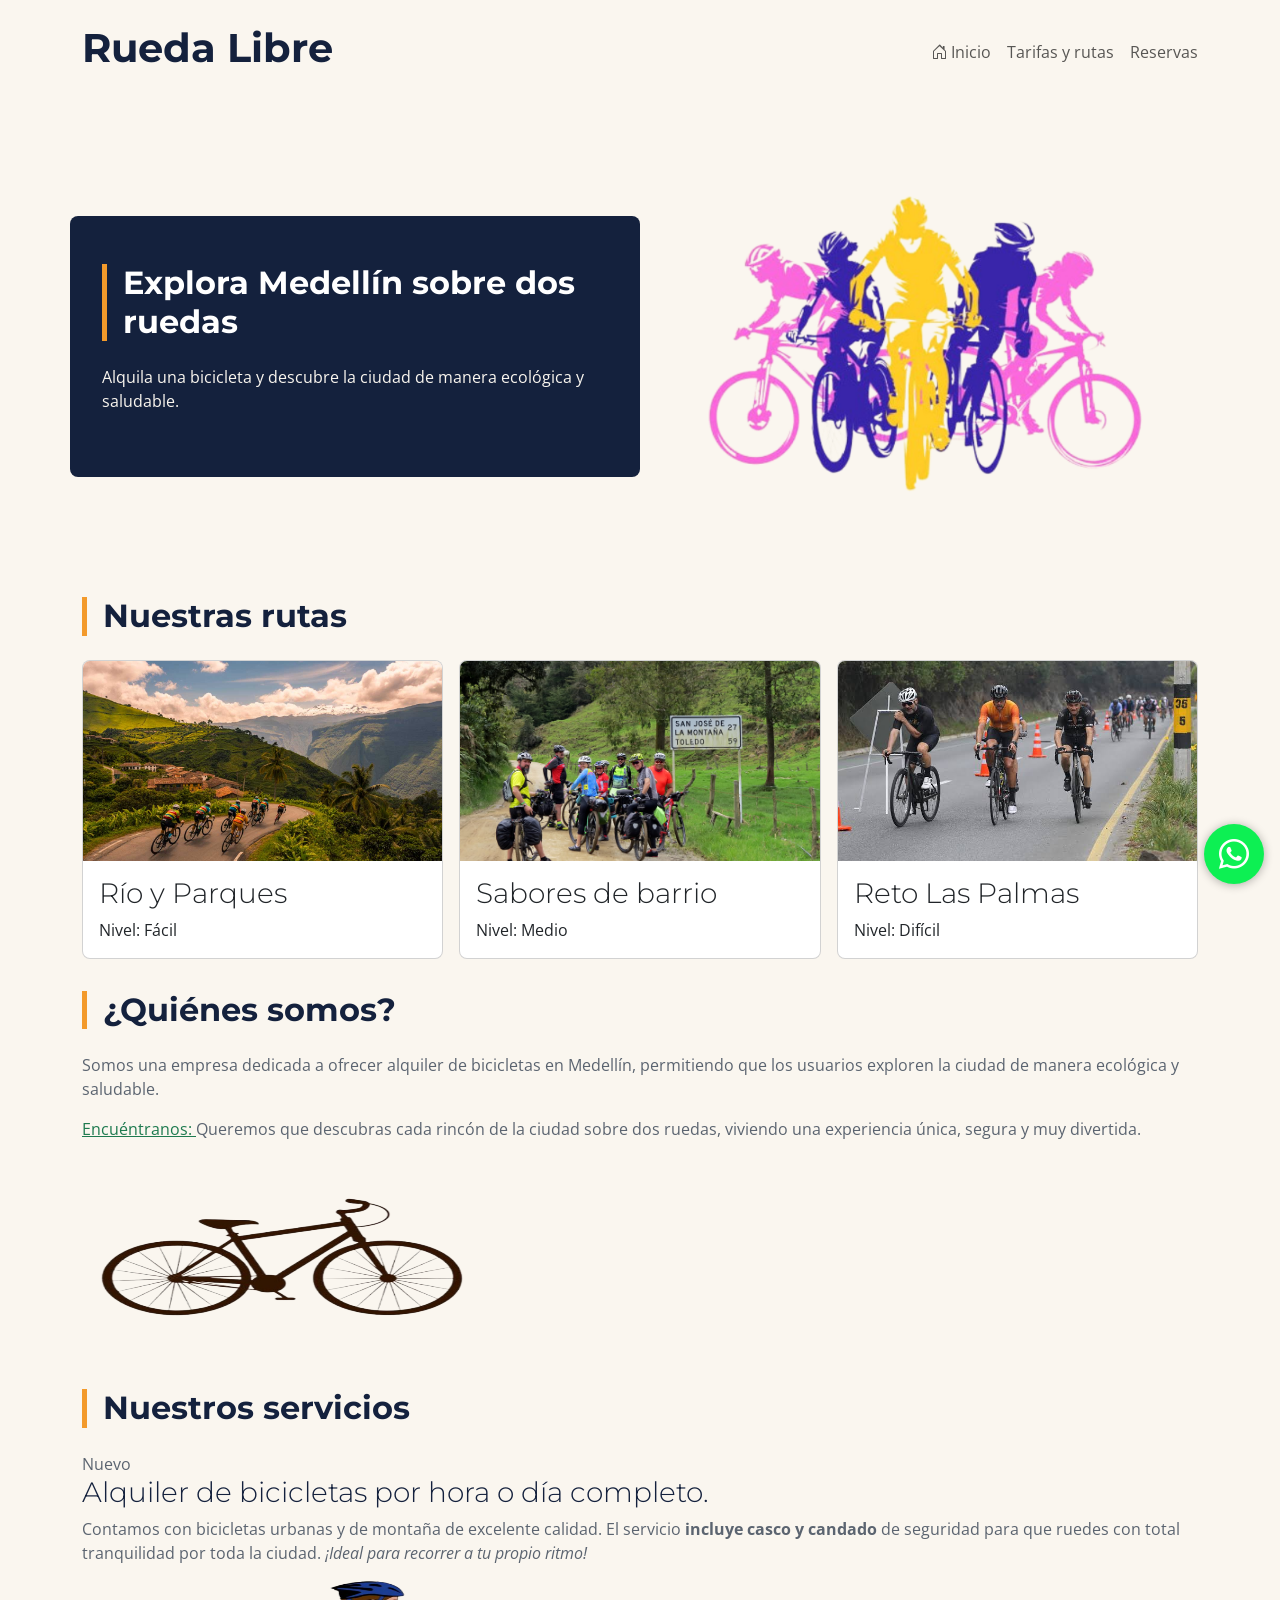
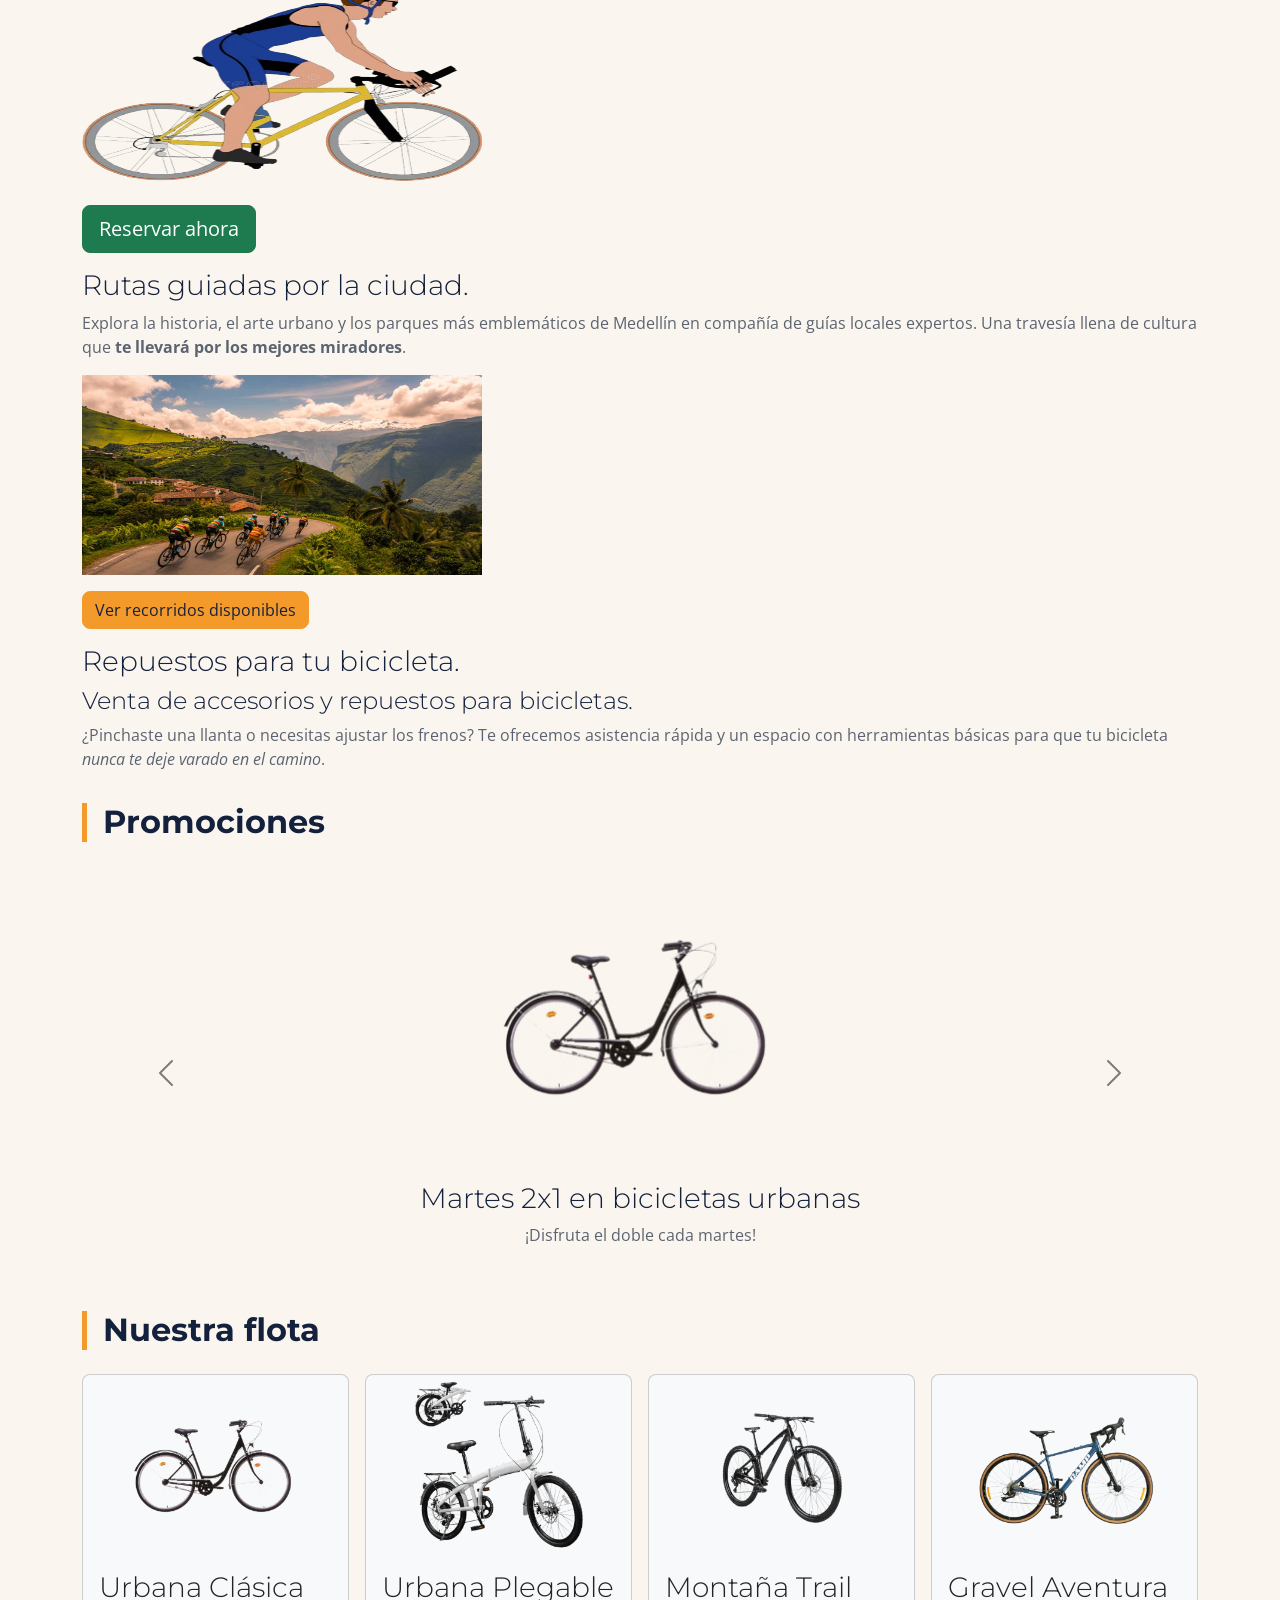
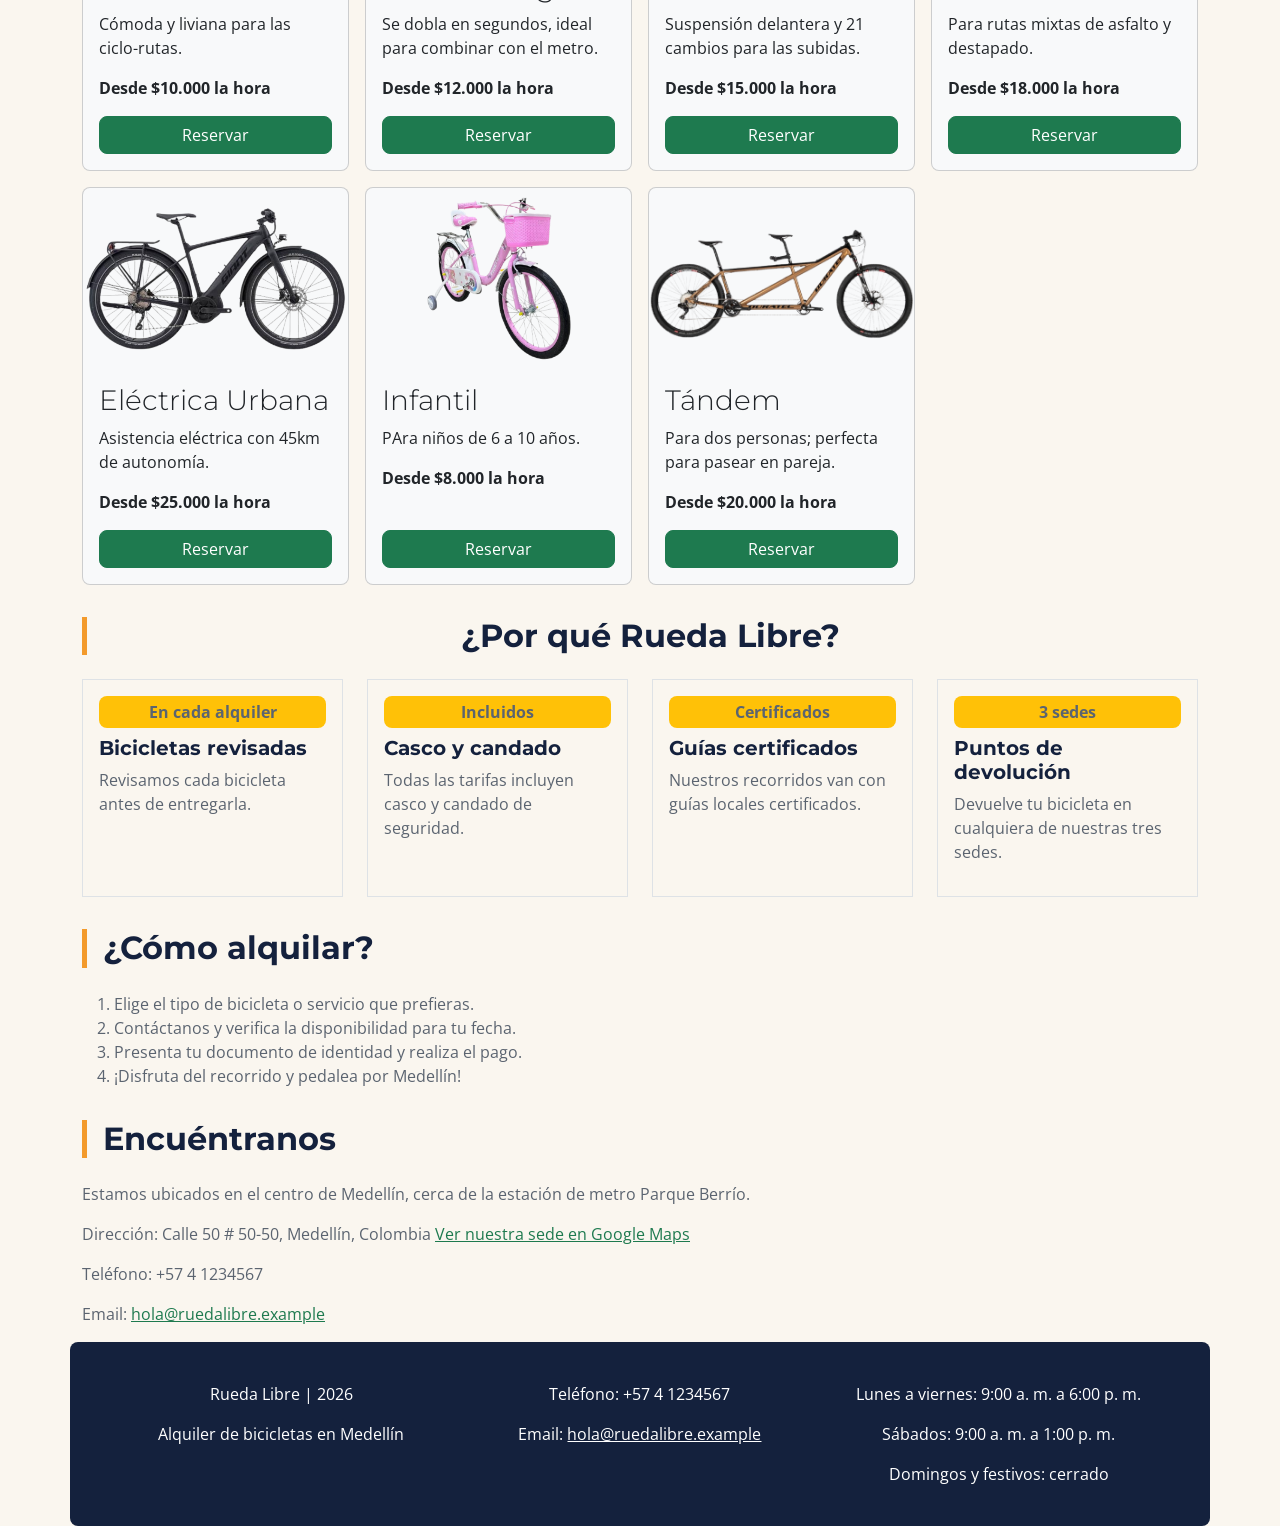
==== commit 4bed54ee: "Rueda Libre v2.0" ====
--- a/index.html
+++ b/index.html
@@ -13,7 +13,7 @@
     <link rel="preconnect" href="https://fonts.gstatic.com" crossorigin>
     <link href="https://fonts.googleapis.com/css2?family=Montserrat:wght@700&family=Open+Sans:wght@400;600&display=swap"
         rel="stylesheet">
-    <link rel="stylesheet" href="https://cdnjs.cloudflare.com/ajax/libs/font-awesome/6.5.1/css/all.min.css">
+    <link rel="stylesheet" href="https://cdn.jsdelivr.net/npm/bootstrap-icons@1.13.1/font/bootstrap-icons.min.css">
     <link rel="stylesheet" href="./css/styles.css">
 </head>
 
@@ -34,7 +34,10 @@
                 <div class="collapse navbar-collapse" id="menuPrincipal">
                     <ul class="navbar-nav ms-lg-auto mb-2 mb-lg-0">
                         <li class="nav-item">
-                            <a class="nav-link active" aria-current="page" href="./index.html">Inicio</a>
+                            <a class="nav-link" href="../index.html">
+                                <i class="bi bi-house-door" aria-hidden="true"></i>
+                                Inicio
+                            </a>
                         </li>
                         <li class="nav-item">
                             <a class="nav-link" href="./paginas/tarifas.html">Tarifas y rutas</a>
@@ -51,8 +54,8 @@
 
     <main class="container mt-4">
         <section class="row align-items-center g-4">
-            <div class="col-12 col-md-6 portada-texto">
-                <h2>Explora Medellín sobre dos ruedas</h2>
+            <div class="col-12 col-md-6 portada-texto portada-rueda">
+                <h2 class="titulo-seccion">Explora Medellín sobre dos ruedas</h2>
                 <p>Alquila una bicicleta y descubre la ciudad de manera ecológica y saludable.</p>
             </div>
             <div class="col-12 col-md-6">
@@ -61,7 +64,7 @@
         </section>
 
         <section class="rutas">
-            <h2>Nuestras rutas</h2>
+            <h2 class="titulo-seccion">Nuestras rutas</h2>
 
             <div class="row g-3 mb-3">
                 <div class="col-12 col-md-4">
@@ -100,7 +103,7 @@
         </section>
 
         <section>
-            <h2>¿Quiénes somos?</h2>
+            <h2 class="titulo-seccion">¿Quiénes somos?</h2>
             <p>Somos una empresa dedicada a ofrecer alquiler de bicicletas en Medellín, permitiendo que los usuarios
                 exploren la ciudad de manera ecológica y saludable.</p>
             <p><a href="#encuentranos">Encuéntranos: </a> Queremos que descubras cada rincón de la ciudad sobre dos
@@ -109,7 +112,7 @@
         </section>
 
         <section>
-            <h2>Nuestros servicios</h2>
+            <h2 class="titulo-seccion">Nuestros servicios</h2>
             <article>
                 <span class="etiqueta-nuevo">Nuevo</span>
                 <h3>Alquiler de bicicletas por hora o día completo.</h3>
@@ -132,7 +135,7 @@
                 <img src="./img/ruta.jpg" alt="ruta_guiada" width="400" height="200">
 
                 <p>
-                    <a class="btn btn-outline-primary mt-3" href="./paginas/tarifas.html#recorridos">
+                    <a class="btn btn-naranja-pedal mt-3" href="./paginas/tarifas.html#recorridos">
                         Ver recorridos disponibles
                     </a>
                 </p>
@@ -149,9 +152,10 @@
 
         <section class="promociones my-4">
 
-            <h2>Promociones</h2>
-
-            <div id="carouselPromociones" class="carousel slide carousel-dark" data-bs-ride="carousel" data-bs-interval="3000">
+            <h2 class="titulo-seccion">Promociones</h2>
+
+            <div id="carouselPromociones" class="carousel slide carousel-dark" data-bs-ride="carousel"
+                data-bs-interval="3000">
 
                 <div class="carousel-inner">
                     <div class="carousel-item active">
@@ -205,7 +209,7 @@
 
 
         <section class="flota">
-            <h2> Nuestra flota </h2>
+            <h2 class="titulo-seccion"> Nuestra flota </h2>
             <div class="row g-3">
 
                 <div class="col-12 col-sm-6 col-lg-4 col-xl-3">
@@ -339,7 +343,7 @@
         </section>
 
         <section>
-            <h2 class="text-center mb-4 mt-4">¿Por qué Rueda Libre?</h2>
+            <h2 class="text-center mb-4 mt-4 titulo-seccion">¿Por qué Rueda Libre?</h2>
             <div class="row g-4 mb-4">
                 <div class="col-12 col-md-6 col-lg-3">
                     <div class="border p-3 h-100">
@@ -373,7 +377,7 @@
         </section>
 
         <section>
-            <h2> ¿Cómo alquilar? </h2>
+            <h2 class="titulo-seccion"> ¿Cómo alquilar? </h2>
             <ol>
                 <li>Elige el tipo de bicicleta o servicio que prefieras.</li>
                 <li>Contáctanos y verifica la disponibilidad para tu fecha.</li>
@@ -383,7 +387,7 @@
         </section>
 
         <section id="encuentranos">
-            <h2>Encuéntranos</h2>
+            <h2 class="titulo-seccion">Encuéntranos</h2>
             <p>Estamos ubicados en el centro de Medellín, cerca de la estación de metro Parque Berrío.</p>
             <p>Dirección: Calle 50 # 50-50, Medellín, Colombia <a href="https://maps.google.com/?q=Medellin"
                     target="_blank">Ver nuestra sede en Google Maps</a></p>
@@ -392,7 +396,7 @@
         </section>
     </main>
 
-    <footer class="container row mx-auto py-4 g-3 text-center">
+    <footer class="container row mx-auto py-4 g-3 text-center pie-rueda">
         <div class="col-12 col-md-4">
             <p>Rueda Libre | 2026</p>
             <p>Alquiler de bicicletas en Medellín</p>
@@ -410,7 +414,13 @@
         </div>
     </footer>
 
-    <a class="whatsapp" href="https://wa.me/573000000000" target="_blank"> <i class="fa-brands fa-whatsapp"></i></a>
+
+    <a class="whatsapp" href="https://wa.me/573000000000" target="_blank" rel="noopener noreferrer"
+        aria-label="Contactar a Rueda Libre por WhatsApp">
+
+        <i class="bi bi-whatsapp" aria-hidden="true"></i>
+    </a>
+
     <script src="https://cdn.jsdelivr.net/npm/bootstrap@5.3.9/dist/js/bootstrap.bundle.min.js"
         integrity="sha384-WyOxWvTyr1QaMPfiPJSv76iReVthorl5uWlFtZPyK0IEB0hGzo9y5Bp9mYanr8Bu"
         crossorigin="anonymous"></script>
--- a/css/styles.css
+++ b/css/styles.css
@@ -13,6 +13,16 @@
     --espaciado-pequeno: 0.5rem;
     --espaciado-mediano: 1rem;
     --espaciado-grande: 2rem;
+
+    --bs-primary: var(--verde-ruta);
+    --bs-primary-rgb: 30, 122, 79;
+
+    --bs-body-font-family: var(--fuente-textos);
+
+    --bs-link-color: var(--verde-ruta);
+    --bs-link-color-rgb: 30, 122, 79;
+
+    --bs-border-radius: 0.5rem;
 
     scroll-behavior: auto;
 }
@@ -195,4 +205,105 @@
 section {
     margin-top: var(--espaciado-grande);
     margin-bottom: var(--espaciado-grande);
-}+}
+
+
+/* BOTÓN PRINCIPAL - VERDE RUTA */
+.btn-primary {
+    --bs-btn-color: #FFFFFF;
+    --bs-btn-bg: var(--verde-ruta);
+    --bs-btn-border-color: var(--verde-ruta);
+
+    --bs-btn-hover-color: #FFFFFF;
+    --bs-btn-hover-bg: #17613F;
+    --bs-btn-hover-border-color: #17613F;
+
+    --bs-btn-active-color: #FFFFFF;
+    --bs-btn-active-bg: #124D32;
+    --bs-btn-active-border-color: #124D32;
+
+    --bs-btn-disabled-color: #FFFFFF;
+    --bs-btn-disabled-bg: var(--verde-ruta);
+    --bs-btn-disabled-border-color: var(--verde-ruta);
+}
+
+
+
+/* BOTÓN PERSONALIZADO - NARANJA PEDAL */
+.btn-naranja-pedal {
+    --bs-btn-color: var(--azul-noche);
+    --bs-btn-bg: var(--naranja-pedal);
+    --bs-btn-border-color: var(--naranja-pedal);
+
+    --bs-btn-hover-color: #FFFFFF;
+    --bs-btn-hover-bg: #8A4700;
+    --bs-btn-hover-border-color: #8A4700;
+
+    --bs-btn-active-color: #FFFFFF;
+    --bs-btn-active-bg: #713A00;
+    --bs-btn-active-border-color: #713A00;
+
+    --bs-btn-disabled-color: var(--azul-noche);
+    --bs-btn-disabled-bg: var(--naranja-pedal);
+    --bs-btn-disabled-border-color: var(--naranja-pedal);
+}
+
+
+
+/* UTILIDADES PRIMARIAS DE BOOTSTRAP 5.3 */
+:root {
+    --bs-primary-rgb: 30, 122, 79;
+}
+
+body .text-primary {
+    --bs-text-opacity: 1;
+    color: rgba(var(--bs-primary-rgb), var(--bs-text-opacity));
+}
+
+body .bg-primary {
+    --bs-bg-opacity: 1;
+    background-color: rgba(var(--bs-primary-rgb), var(--bs-bg-opacity));
+}
+
+
+/* PORTADA PRINCIPAL */
+.portada-rueda {
+    background-color: var(--azul-noche);
+    color: var(--crema);
+    padding: 3rem 2rem;
+    border-radius: var(--bs-border-radius);
+}
+
+.portada-rueda h2,
+.portada-rueda h3 {
+    color: var(--blanco);
+}
+
+/* TÍTULOS */
+.titulo-seccion {
+    color: var(--azul-noche);
+    font-family: var(--fuente-titulos);
+    font-weight: 700;
+    border-left: 5px solid var(--naranja-pedal);
+    padding-left: 1rem;
+    margin-bottom: 1.5rem;
+}
+
+
+/* PIE DE PÁGINA */
+.pie-rueda {
+    background-color: var(--azul-noche);
+    color: var(--blanco);
+    padding: 2rem;
+    border-radius: var(--bs-border-radius);
+}
+
+.pie-rueda a {
+    color: var(--blanco);
+    text-decoration: underline;
+}
+
+.pie-rueda a:hover {
+    color: var(--naranja-pedal);
+}
+
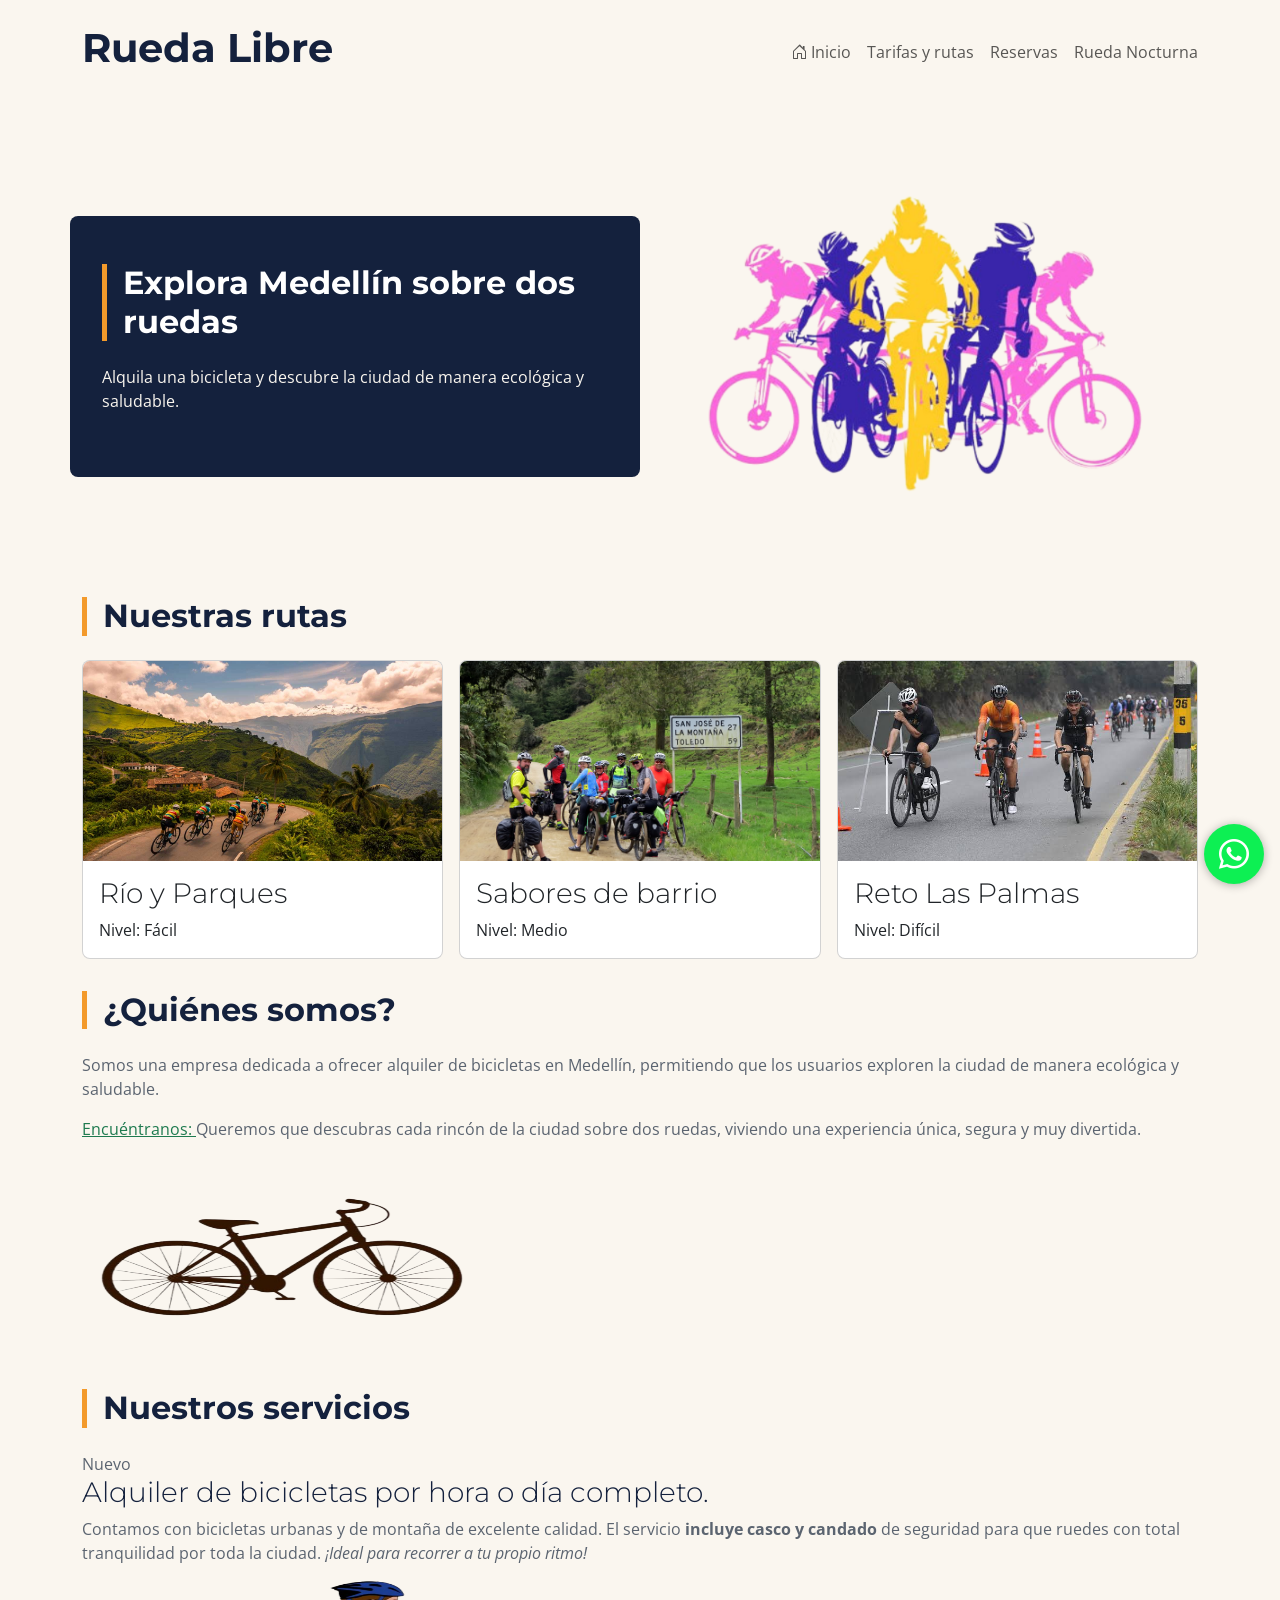
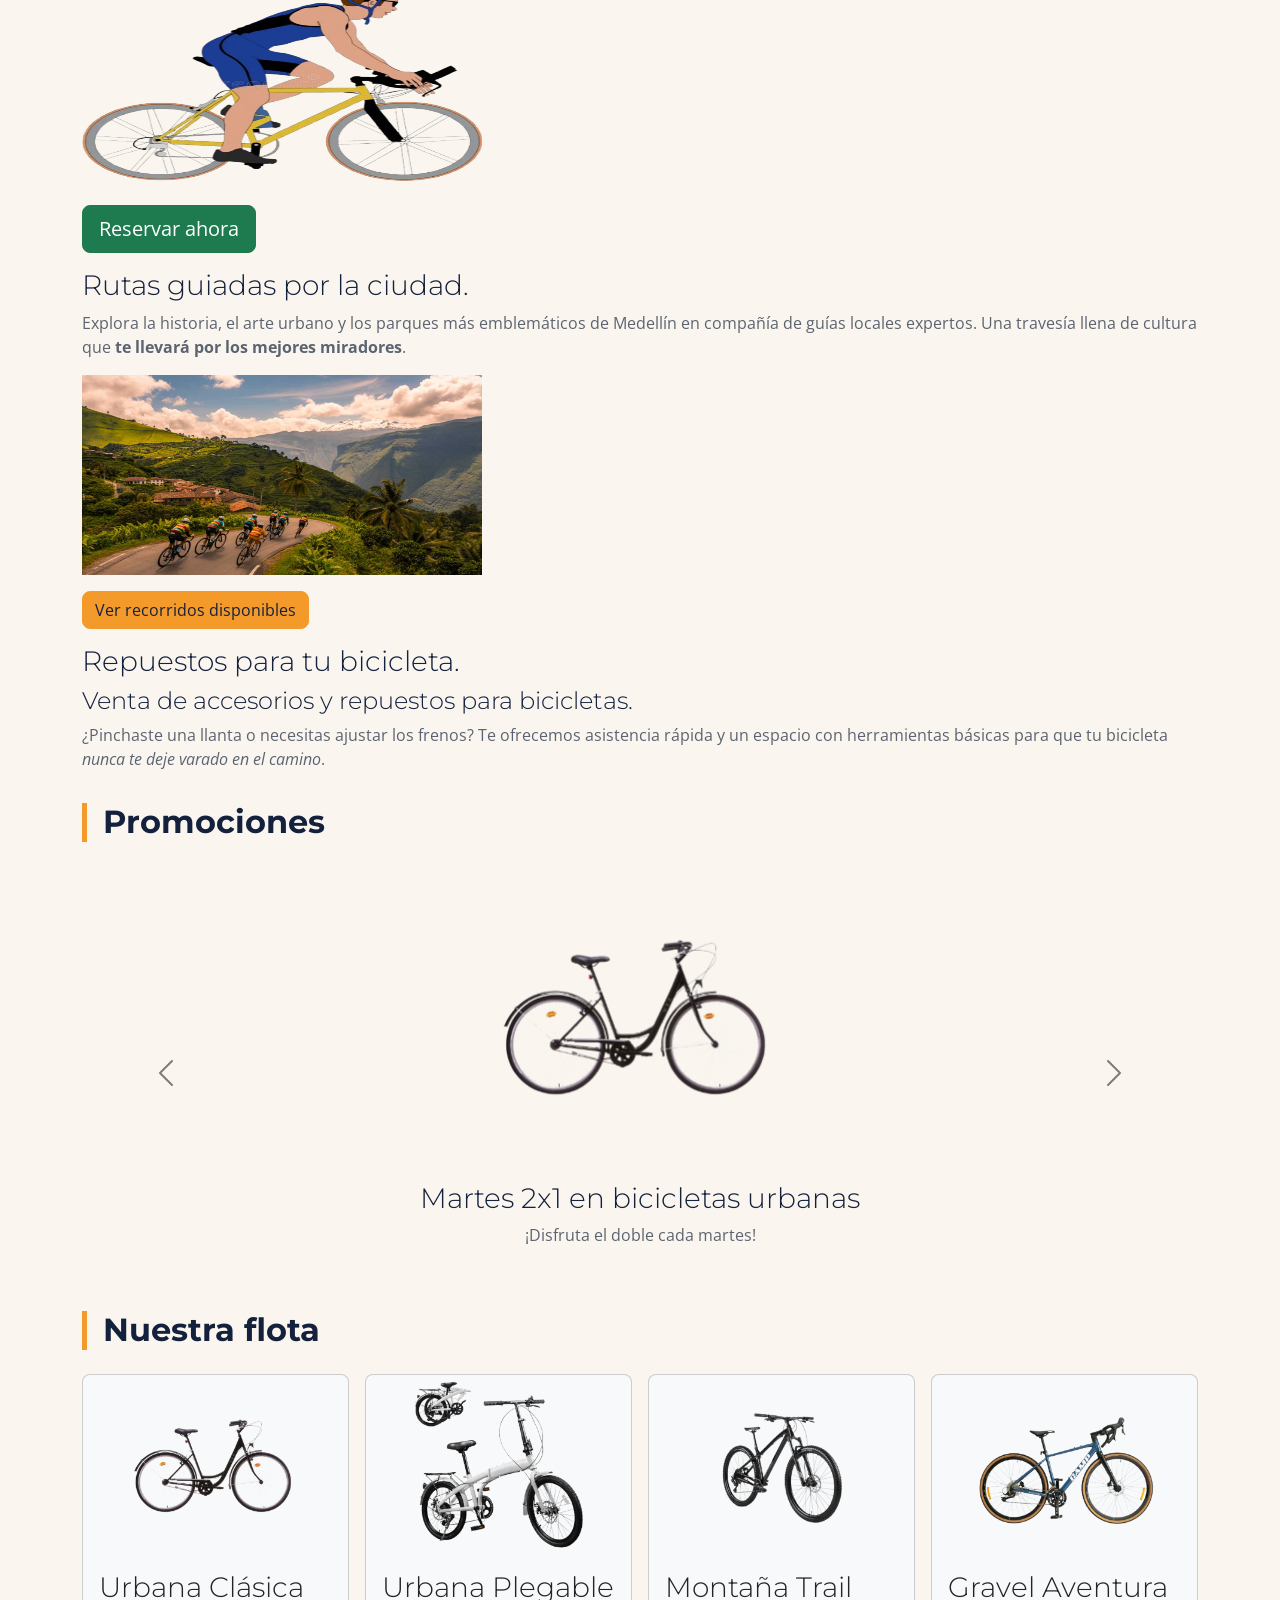
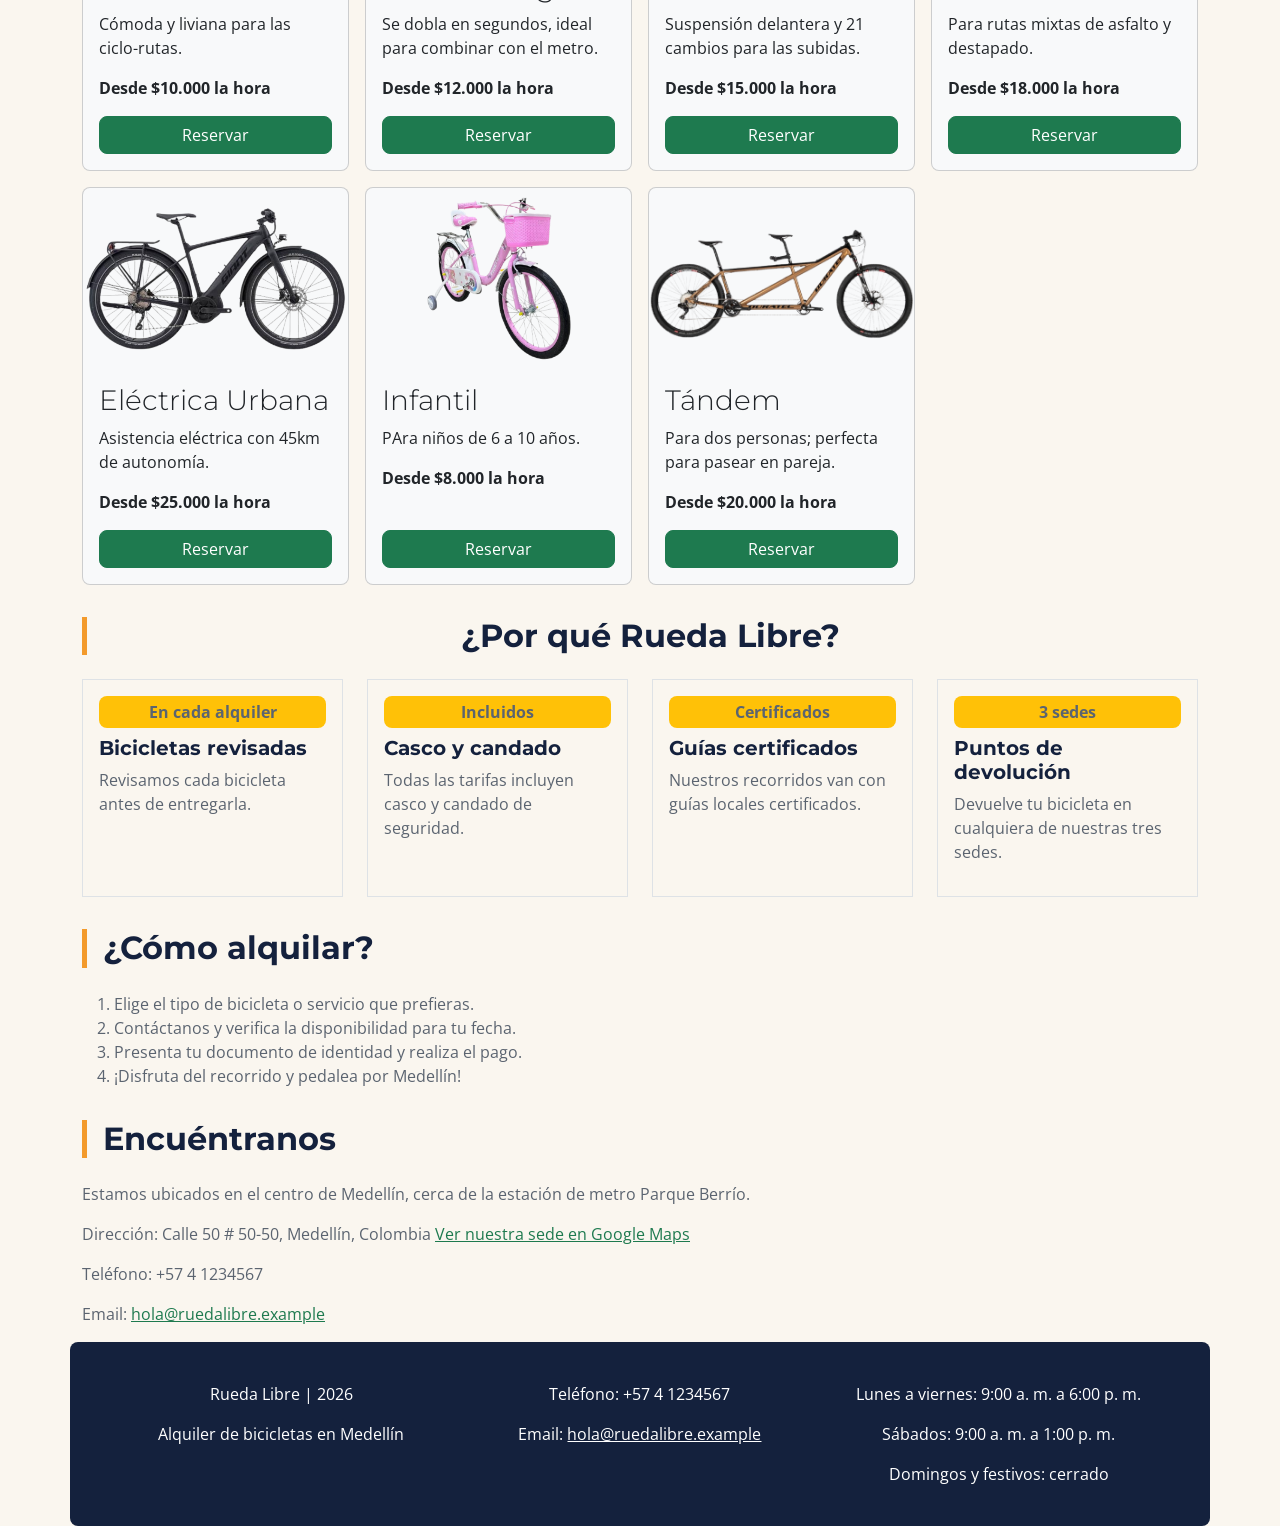
==== commit 22de9cd2: "feat: Integración de rueda nocturna con el sitio principal" ====
--- a/index.html
+++ b/index.html
@@ -25,6 +25,7 @@
                 <h1>Rueda Libre</h1>
             </div>
 
+
             <nav class="navbar navbar-expand-lg col-12 col-lg-7">
                 <button class="navbar-toggler" type="button" data-bs-toggle="collapse" data-bs-target="#menuPrincipal"
                     aria-controls="menuPrincipal" aria-expanded="false" aria-label="Abrir menú de navegación">
@@ -33,21 +34,36 @@
 
                 <div class="collapse navbar-collapse" id="menuPrincipal">
                     <ul class="navbar-nav ms-lg-auto mb-2 mb-lg-0">
+
                         <li class="nav-item">
-                            <a class="nav-link" href="../index.html">
+                            <a class="nav-link" href="./index.html">
                                 <i class="bi bi-house-door" aria-hidden="true"></i>
                                 Inicio
                             </a>
                         </li>
+
                         <li class="nav-item">
-                            <a class="nav-link" href="./paginas/tarifas.html">Tarifas y rutas</a>
+                            <a class="nav-link" href="./paginas/tarifas.html">
+                                Tarifas y rutas
+                            </a>
                         </li>
+
                         <li class="nav-item">
-                            <a class="nav-link" href="./paginas/reservas.html">Reservas</a>
+                            <a class="nav-link" href="./paginas/reservas.html">
+                                Reservas
+                            </a>
                         </li>
+
+                        <li class="nav-item">
+                            <a class="nav-link" href="./nocturna/index.html">
+                                Rueda Nocturna
+                            </a>
+                        </li>
+
                     </ul>
                 </div>
             </nav>
+
         </div>
     </header>
 
@@ -157,7 +173,9 @@
             <div id="carouselPromociones" class="carousel slide carousel-dark" data-bs-ride="carousel"
                 data-bs-interval="3000">
 
+
                 <div class="carousel-inner">
+
                     <div class="carousel-item active">
                         <img src="./img/urbanaClasica.png" class="d-block w-100 imagen-promocion"
                             alt="Bicicleta urbana clásica, promoción martes 2x1">
@@ -187,7 +205,23 @@
                             <p>Si cumples años, el recorrido guiado es gratis.</p>
                         </div>
                     </div>
-                </div>
+
+                    <div class="carousel-item">
+                        <img src="./img/rueda-nocturna.png" class="d-block w-100 imagen-promocion"
+                            alt="Recorrido en bicicleta de la campaña Rueda Nocturna">
+
+                        <div class="text-center p-3">
+                            <h3>¡Descubre Rueda Nocturna!</h3>
+                            <p>Explora Medellín en bicicleta bajo las luces de la ciudad.</p>
+
+                            <a href="./nocturna/index.html" class="btn btn-success">
+                                Conoce Rueda Nocturna
+                            </a>
+                        </div>
+                    </div>
+
+                </div>
+
 
 
                 <!-- Botón para retroceder -->
--- a/css/styles.css
+++ b/css/styles.css
@@ -6,6 +6,7 @@
     --crema: #FAF6EF;
     --gris-asfalto: #5B6470;
     --blanco: #FFFFFF;
+    --amarillo-farol: #FFD166;
 
     --fuente-titulos: 'Montserrat', sans-serif;
     --fuente-textos: 'Open Sans', sans-serif;
